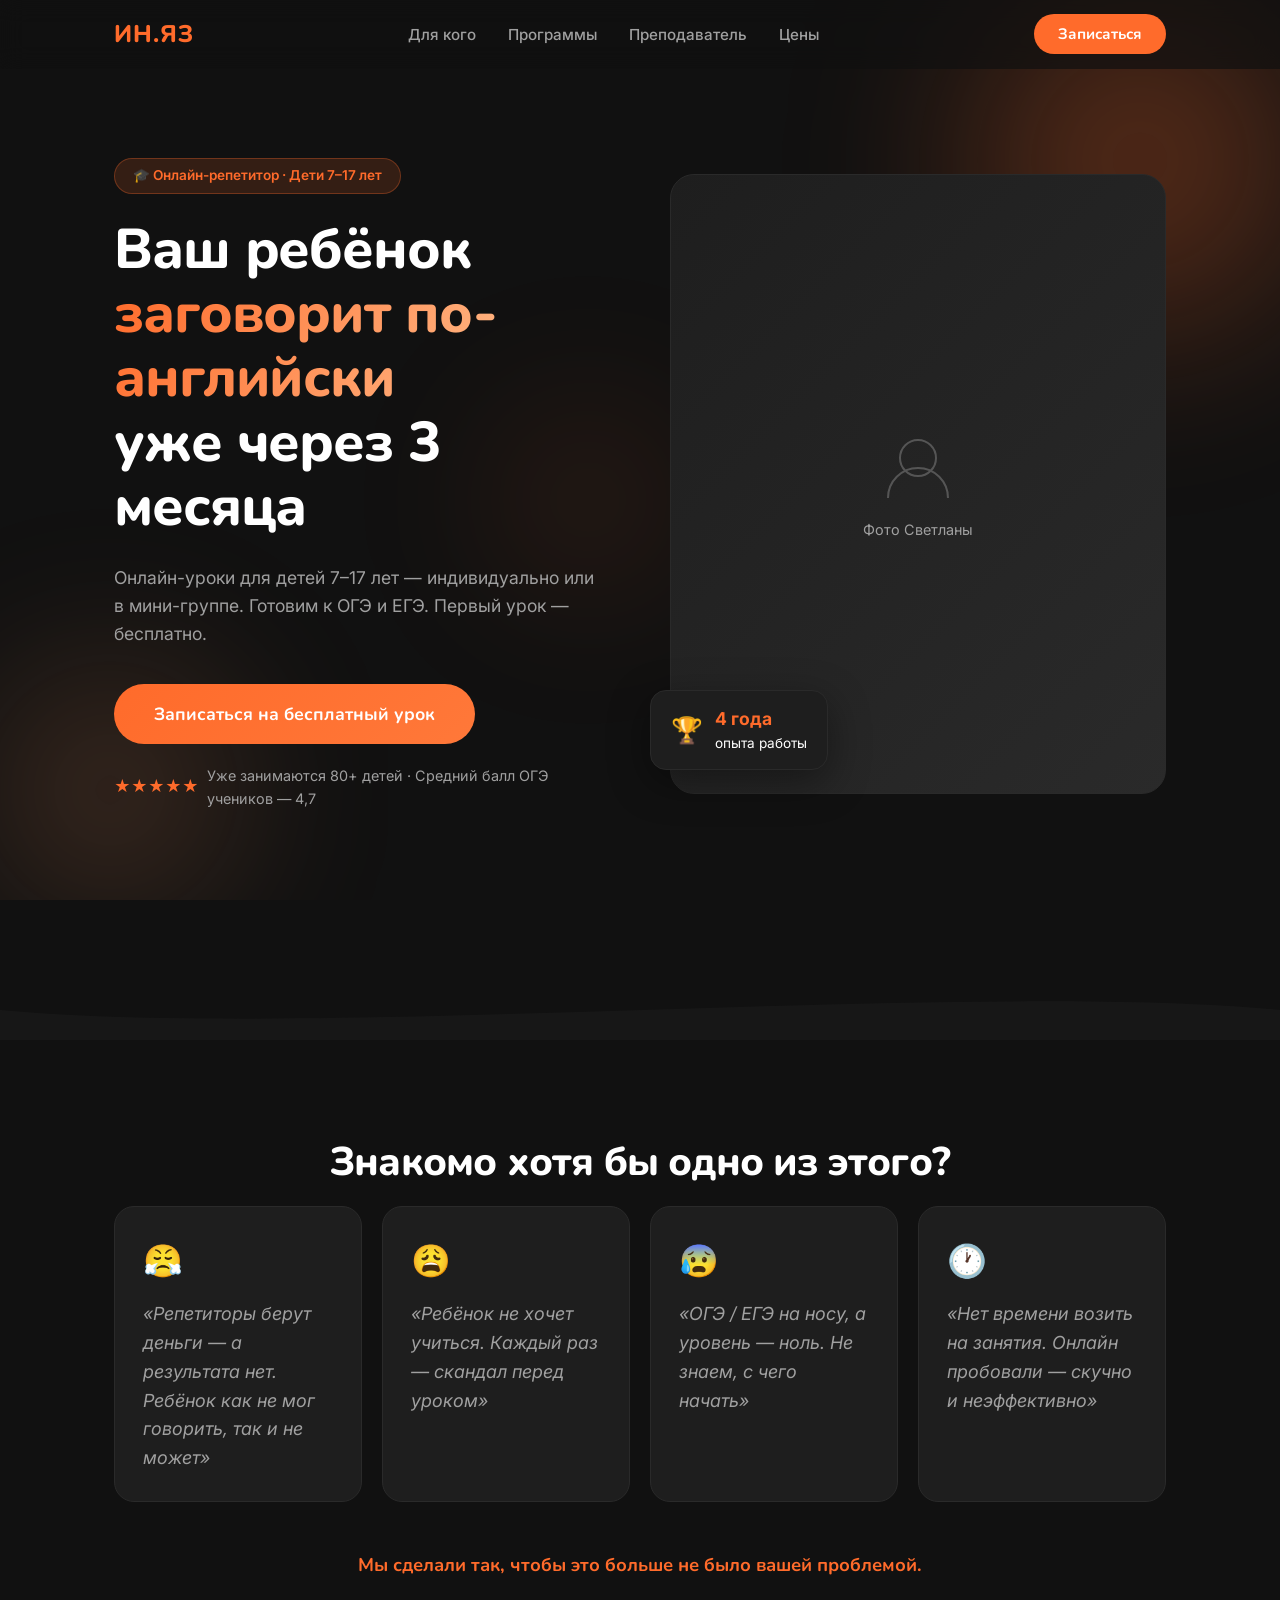
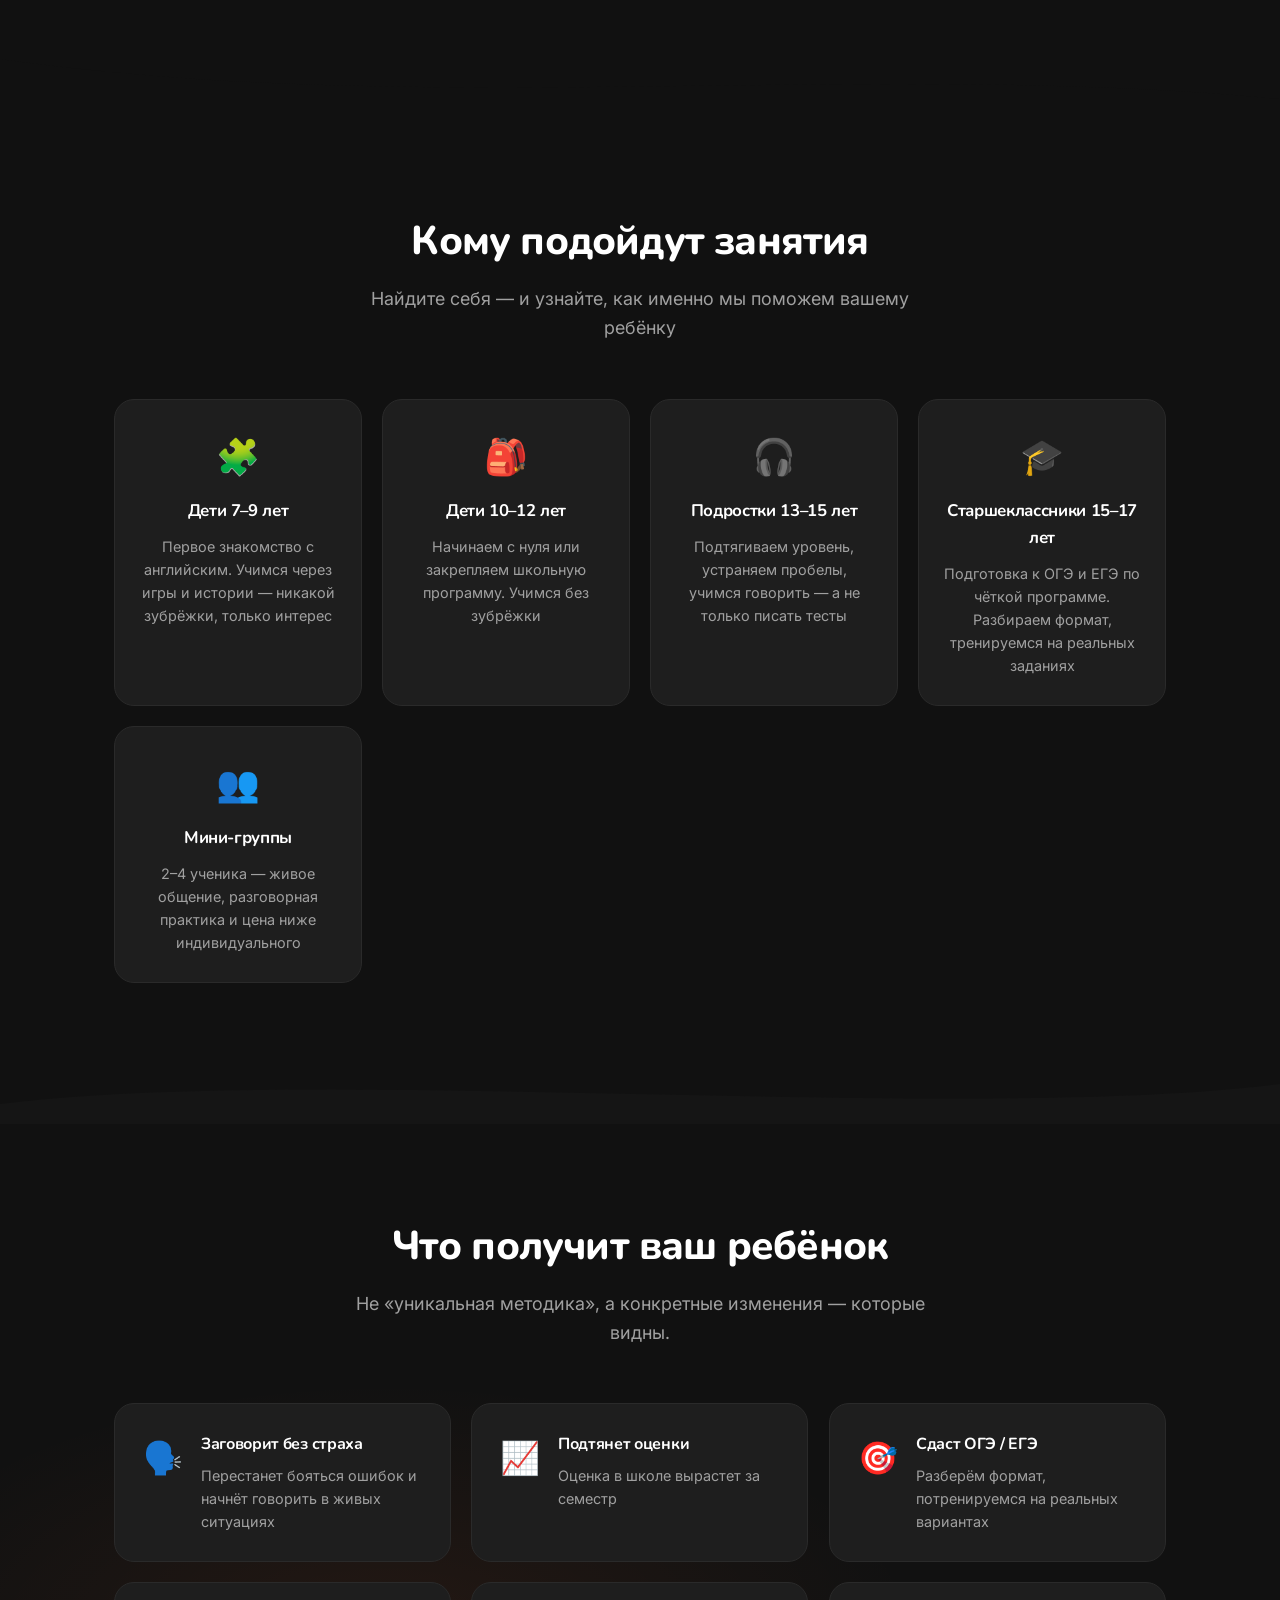
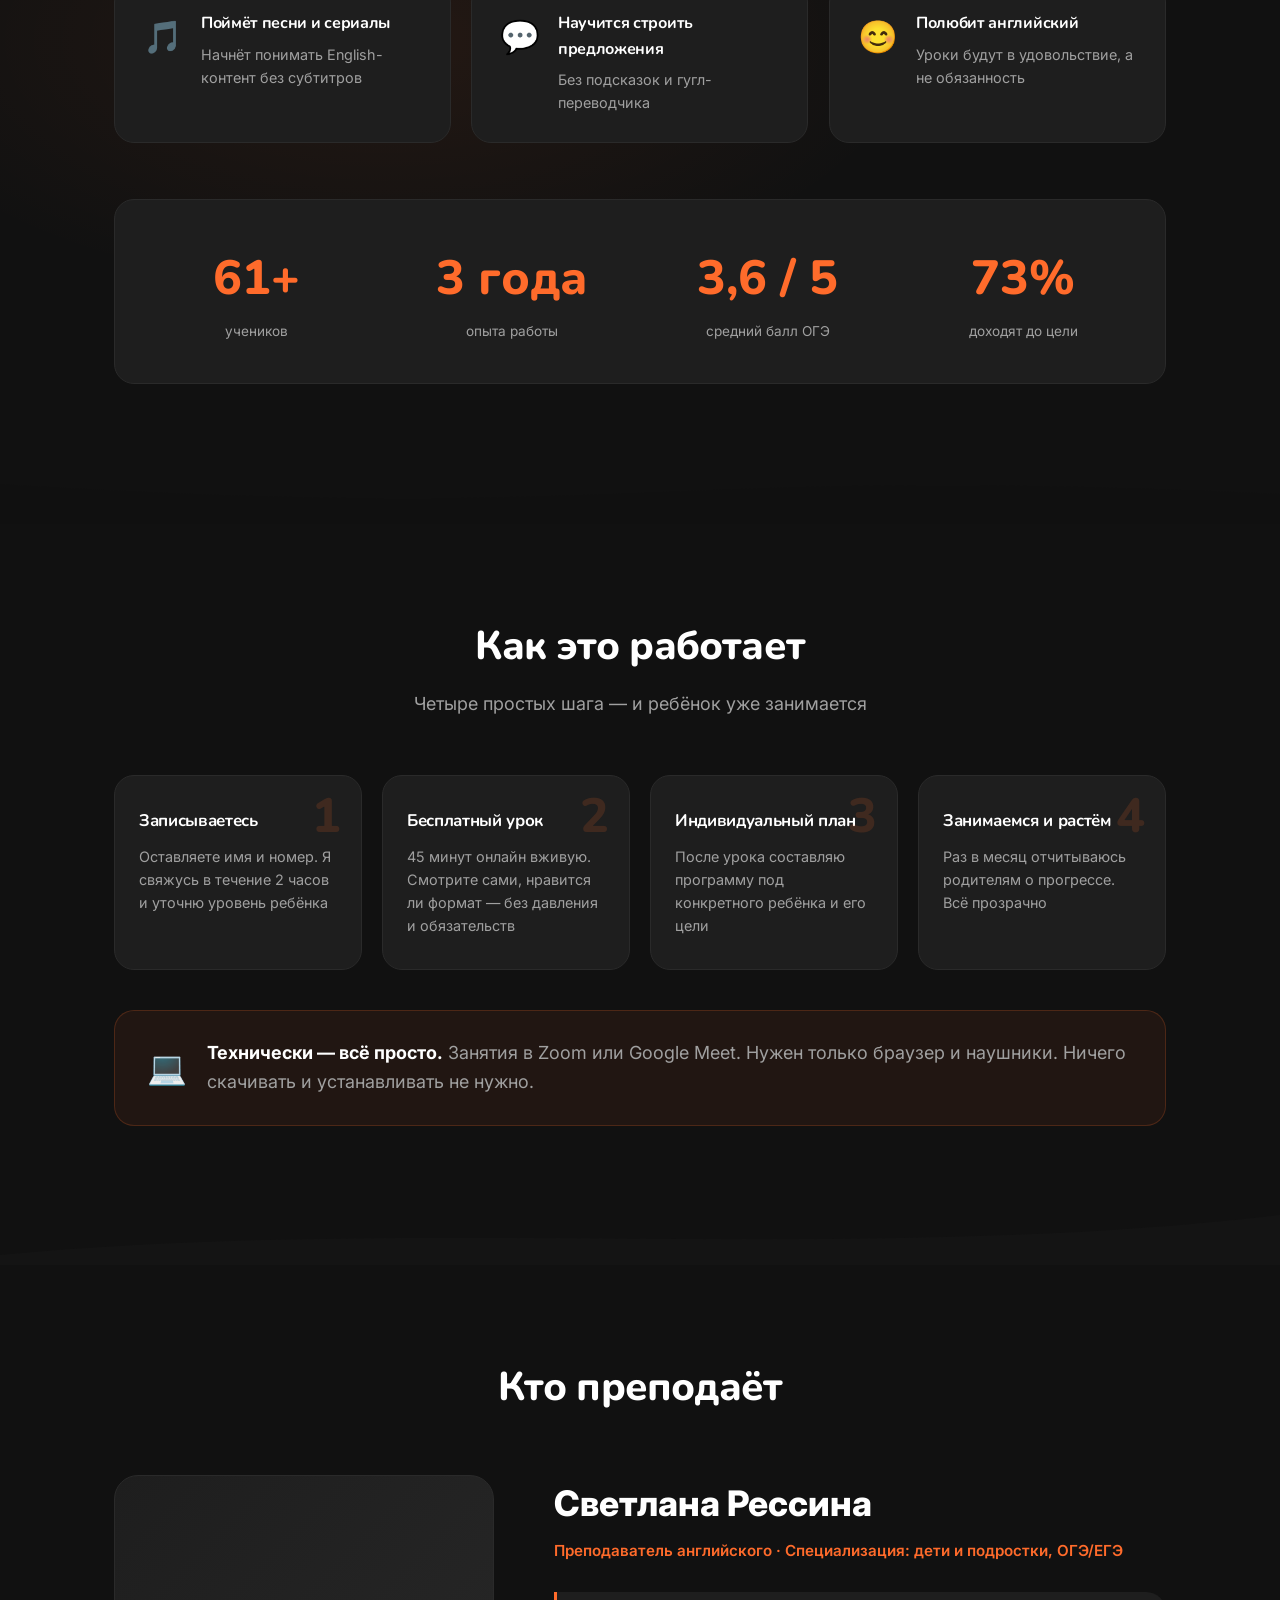
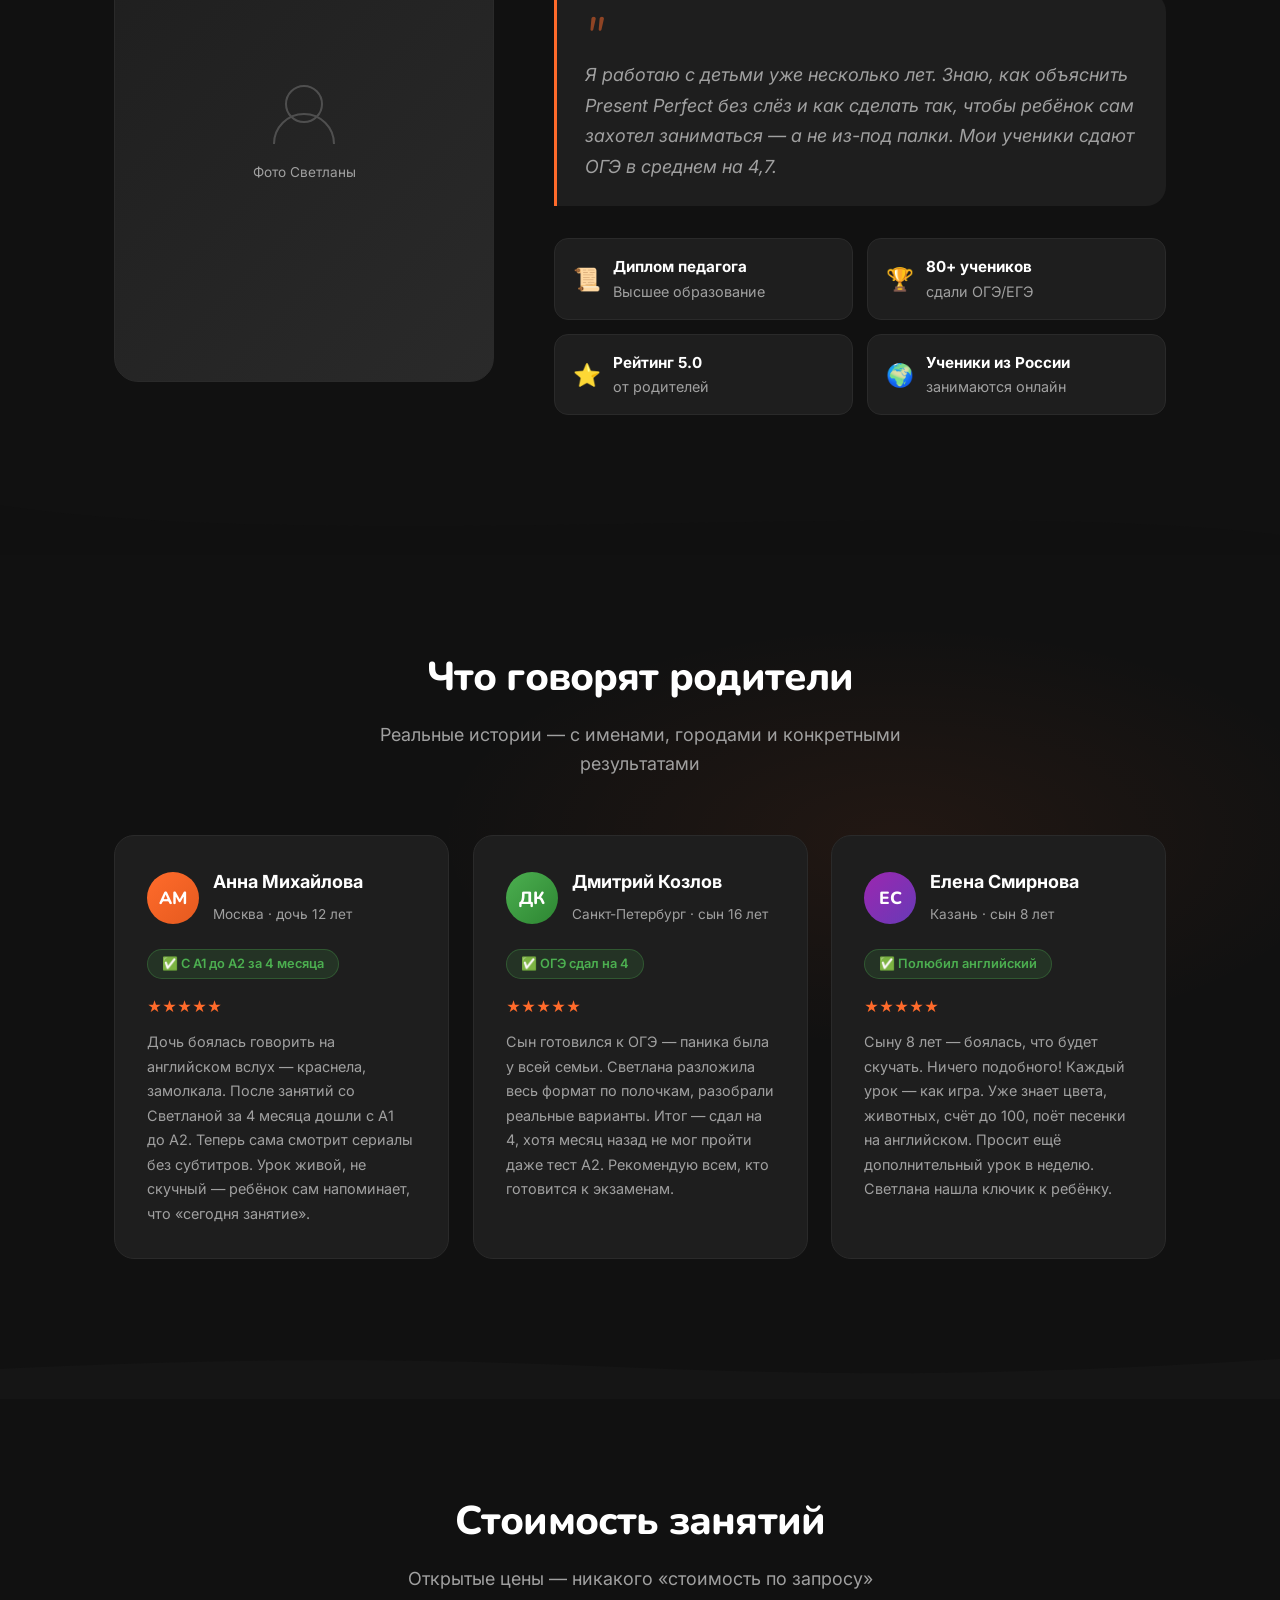
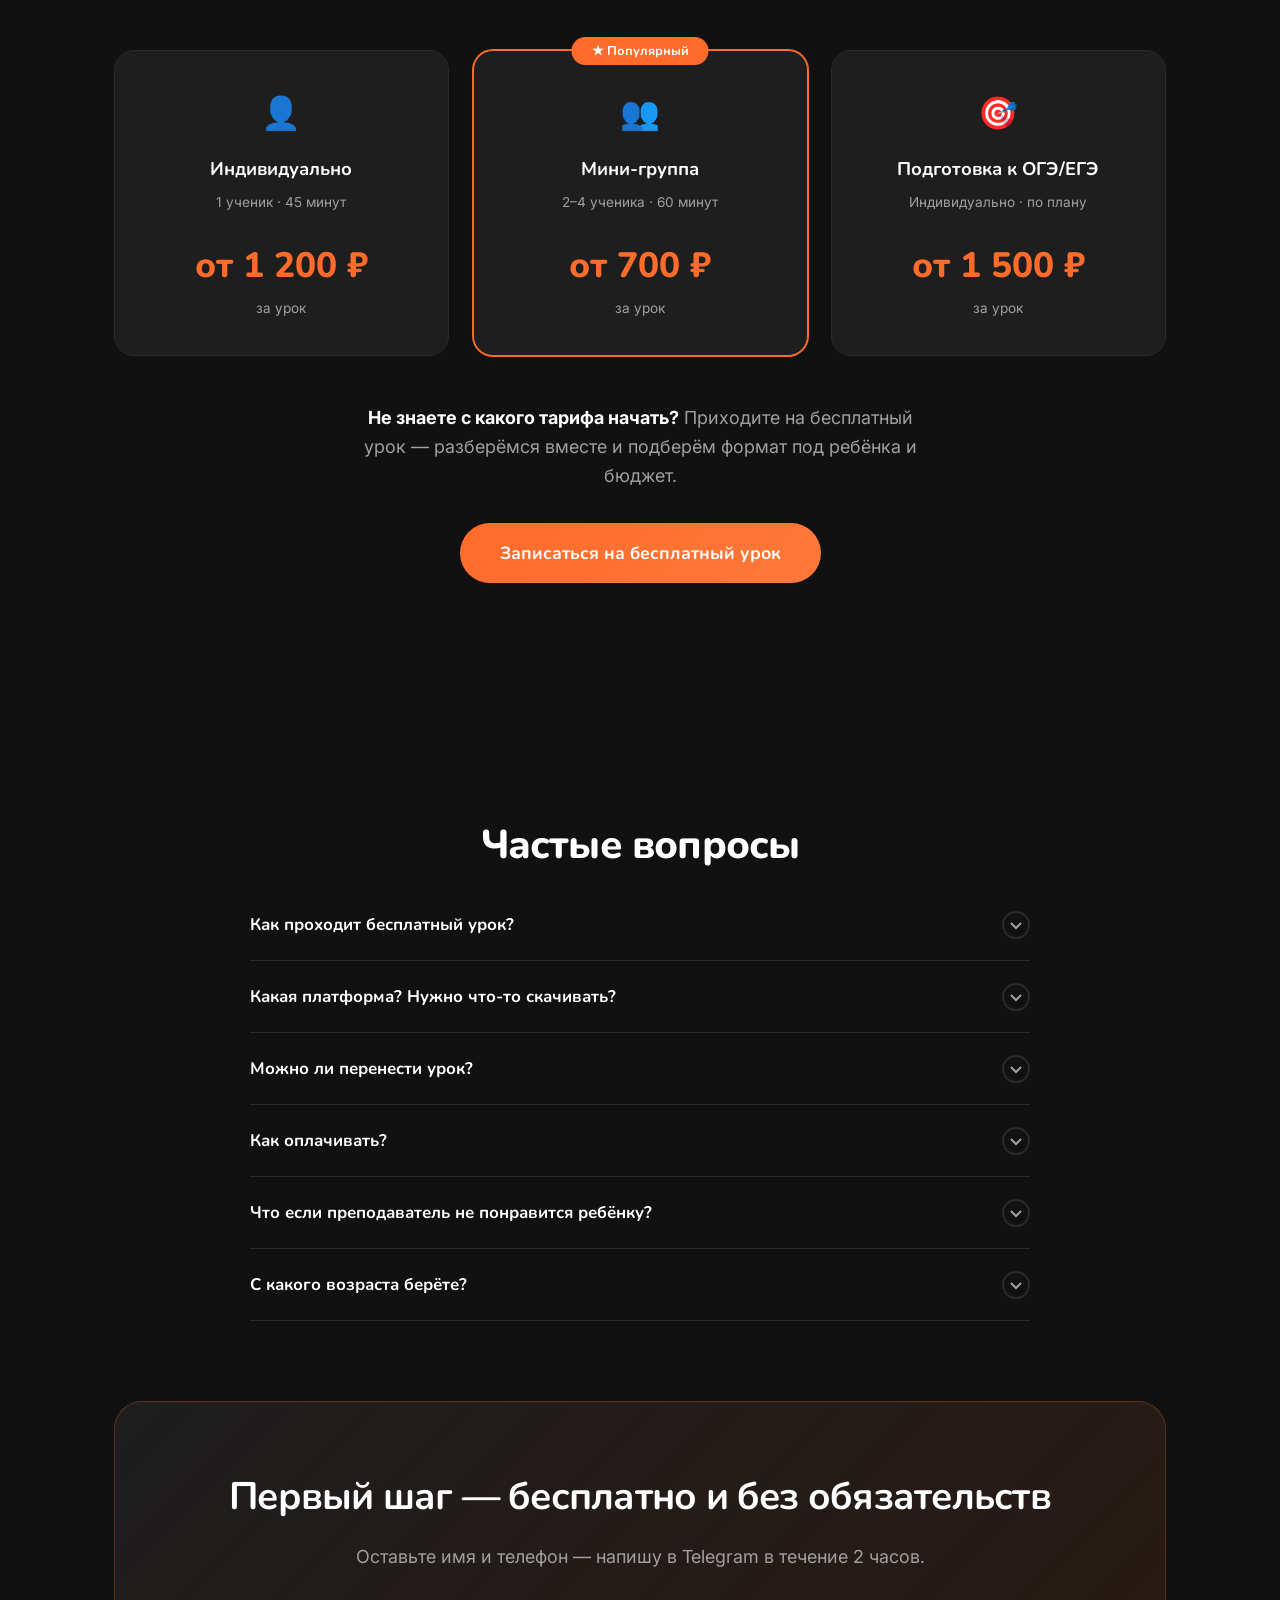
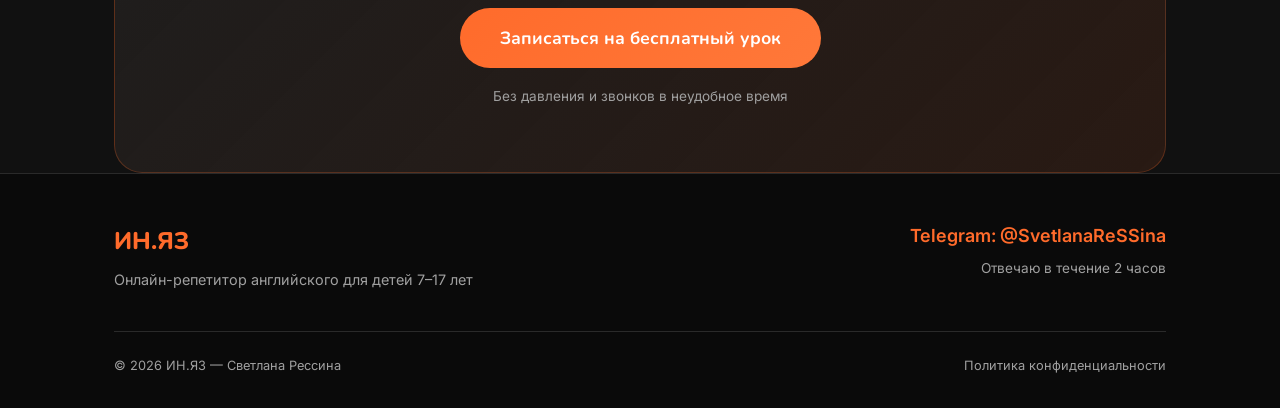
==== index.html @ c3b41c7a "Add index.html landing page per brief.md + sync docs - index.html: single-file landing for ИН.ЯЗ tut" ====
<!DOCTYPE html>
<html lang="ru">
<head>
  <meta charset="UTF-8">
  <meta name="viewport" content="width=device-width, initial-scale=1">
  <meta name="description" content="Онлайн-уроки английского для детей 7–17 лет. Первый урок бесплатно. Подготовка к ОГЭ и ЕГЭ.">
  <title>ИН.ЯЗ — Онлайн-репетитор английского для детей</title>

  <style>
    @import url('https://fonts.googleapis.com/css2?family=Nunito:wght@600;700;800&family=Inter:wght@400;500&display=swap');

    /* ─── RESET & BASE ─── */
    *, *::before, *::after { box-sizing: border-box; margin: 0; padding: 0; }

    :root {
      --bg:        #111111;
      --card:      #1e1e1e;
      --border:    #2a2a2a;
      --text:      #ffffff;
      --muted:     #a0a0a0;
      --accent:    #FF6B2B;
      --accent-h:  #e55a1f;
      --green:     #4CAF50;
      --r-card:    20px;
    }

    html {
      scroll-behavior: smooth;
      scroll-padding-top: 80px;
    }

    body {
      background: var(--bg);
      color: var(--text);
      font-family: 'Inter', sans-serif;
      font-size: clamp(1rem, 2.5vw, 1.125rem);
      line-height: 1.6;
      overflow-x: hidden;
    }

    /* ─── SCROLL PROGRESS BAR ─── */
    .scroll-progress {
      position: fixed;
      top: 0; left: 0;
      height: 3px;
      width: 0%;
      background: linear-gradient(90deg, var(--accent), #ff9a62, #FF6B2B);
      background-size: 200% 100%;
      z-index: 999;
      animation: gradient-flow 3s ease infinite;
      box-shadow: 0 0 12px rgba(255,107,43,.6);
      transition: width .15s ease-out;
    }
    @keyframes gradient-flow {
      0%, 100% { background-position: 0% 50%; }
      50%      { background-position: 100% 50%; }
    }

    h1, h2, h3, h4 {
      font-family: 'Nunito', sans-serif;
      letter-spacing: -0.02em;
    }

    img { display: block; max-width: 100%; }
    a { text-decoration: none; color: inherit; }

    /* ─── UTILITY ─── */
    .container {
      max-width: 1100px;
      margin: 0 auto;
      padding: 0 24px;
    }

    .section { padding: 90px 0 0; }

    .section-title {
      font-size: clamp(1.75rem, 4vw, 2.5rem);
      font-weight: 800;
      text-align: center;
      margin-bottom: 12px;
    }

    .section-sub {
      text-align: center;
      color: var(--muted);
      margin-bottom: 56px;
      max-width: 600px;
      margin-left: auto;
      margin-right: auto;
    }

    /* ─── BUTTONS ─── */
    .btn-cta {
      display: inline-block;
      background: linear-gradient(135deg, var(--accent) 0%, #ff8547 100%);
      background-size: 200% 200%;
      color: #fff;
      border: none;
      border-radius: 50px;
      padding: 18px 40px;
      font-size: 1.1rem;
      font-weight: 700;
      font-family: 'Nunito', sans-serif;
      cursor: pointer;
      animation: pulse 2.5s infinite;
      transition: background-position .4s ease, transform .25s cubic-bezier(0.34,1.56,0.64,1), box-shadow .3s ease;
      white-space: nowrap;
      position: relative;
      overflow: hidden;
    }

    /* Shimmer-эффект — пробегающий блик при hover */
    .btn-cta::before {
      content: '';
      position: absolute;
      top: 0; left: -100%;
      width: 100%; height: 100%;
      background: linear-gradient(90deg, transparent, rgba(255,255,255,.25), transparent);
      transition: left .6s ease;
    }
    .btn-cta:hover::before { left: 100%; }

    .btn-cta:hover {
      background-position: 100% 50%;
      transform: translateY(-3px) scale(1.03);
      box-shadow: 0 12px 32px rgba(255,107,43,.45), 0 0 0 1px rgba(255,255,255,.1) inset;
      animation: none;
    }

    .btn-cta:active {
      transform: translateY(-1px) scale(1.01);
    }

    @keyframes pulse {
      0%, 100% { box-shadow: 0 0 0 0 rgba(255,107,43,.5); }
      50%       { box-shadow: 0 0 0 12px rgba(255,107,43,0); }
    }

    /* ─── SVG WAVE ─── */
    .wave {
      width: 100%;
      display: block;
      overflow: hidden;
      line-height: 0;
      margin-top: 80px;
    }
    .wave svg { width: 100%; height: 60px; }

    /* ─── SCROLL FADE ─── */
    .fade-up {
      opacity: 0;
      transform: translateY(50px) scale(.96);
      transition: opacity .8s cubic-bezier(0.22,1,0.36,1),
                  transform .9s cubic-bezier(0.22,1,0.36,1);
      will-change: opacity, transform;
    }
    .fade-up.visible {
      opacity: 1;
      transform: translateY(0) scale(1);
    }

    /* ═══════════════════════════════════════
       NAV
    ═══════════════════════════════════════ */
    .navbar {
      position: fixed;
      top: 0; left: 0; right: 0;
      z-index: 900;
      background: rgba(17,17,17,.7);
      backdrop-filter: blur(12px);
      -webkit-backdrop-filter: blur(12px);
      border-bottom: 1px solid transparent;
      transition: border-color .3s, box-shadow .3s;
    }
    .navbar.scrolled {
      border-color: var(--border);
      box-shadow: 0 4px 30px rgba(0,0,0,.4);
    }
    .nav-inner {
      display: flex;
      align-items: center;
      justify-content: space-between;
      height: 68px;
    }
    .nav-logo {
      font-family: 'Nunito', sans-serif;
      font-weight: 800;
      font-size: 1.5rem;
      color: var(--accent);
      letter-spacing: 0.04em;
    }
    .nav-links {
      display: flex;
      gap: 32px;
      list-style: none;
    }
    .nav-links a {
      color: var(--muted);
      font-size: .95rem;
      font-weight: 500;
      transition: color .2s;
      position: relative;
    }
    .nav-links a::after {
      content: '';
      position: absolute;
      bottom: -3px; left: 0;
      width: 0; height: 2px;
      background: var(--accent);
      transition: width .25s;
    }
    .nav-links a:hover { color: var(--text); }
    .nav-links a:hover::after { width: 100%; }

    .nav-cta {
      background: var(--accent);
      color: #fff;
      border: none;
      border-radius: 50px;
      padding: 10px 24px;
      font-family: 'Nunito', sans-serif;
      font-weight: 700;
      font-size: .95rem;
      cursor: pointer;
      transition: background .2s;
    }
    .nav-cta:hover { background: var(--accent-h); }

    @media (max-width: 700px) {
      .nav-links { display: none; }
    }

    /* ═══════════════════════════════════════
       HERO
    ═══════════════════════════════════════ */
    .hero {
      min-height: 100vh;
      display: flex;
      align-items: center;
      padding-top: 68px;
      position: relative;
      overflow: hidden;
      background: var(--bg);
    }

    /* Плавающие градиентные орбы — создают глубину и параллакс */
    .hero-orbs {
      position: absolute;
      inset: 0;
      pointer-events: none;
      z-index: 0;
      overflow: hidden;
    }
    .orb {
      position: absolute;
      border-radius: 50%;
      filter: blur(80px);
      opacity: .55;
      will-change: transform;
    }
    .orb-1 {
      width: 520px; height: 520px;
      top: -100px; right: -120px;
      background: radial-gradient(circle, rgba(255,107,43,.7) 0%, transparent 70%);
      animation: float-orb-1 18s ease-in-out infinite;
    }
    .orb-2 {
      width: 380px; height: 380px;
      bottom: -80px; left: -80px;
      background: radial-gradient(circle, rgba(255,154,98,.45) 0%, transparent 70%);
      animation: float-orb-2 22s ease-in-out infinite;
    }
    .orb-3 {
      width: 280px; height: 280px;
      top: 40%; left: 35%;
      background: radial-gradient(circle, rgba(255,107,43,.3) 0%, transparent 70%);
      animation: float-orb-3 16s ease-in-out infinite;
    }
    @keyframes float-orb-1 {
      0%, 100% { transform: translate(0, 0) scale(1); }
      33%      { transform: translate(-40px, 60px) scale(1.1); }
      66%      { transform: translate(30px, -30px) scale(.95); }
    }
    @keyframes float-orb-2 {
      0%, 100% { transform: translate(0, 0) scale(1); }
      50%      { transform: translate(80px, -50px) scale(1.15); }
    }
    @keyframes float-orb-3 {
      0%, 100% { transform: translate(0, 0) scale(1); }
      33%      { transform: translate(50px, 40px) scale(1.05); }
      66%      { transform: translate(-30px, -60px) scale(.9); }
    }
    .hero-inner { position: relative; z-index: 1; }
    .hero-inner {
      display: grid;
      grid-template-columns: 1fr 1fr;
      gap: 60px;
      align-items: center;
      padding: 60px 24px;
      max-width: 1100px;
      margin: 0 auto;
    }
    .hero-tag {
      display: inline-block;
      background: rgba(255,107,43,.15);
      color: var(--accent);
      border: 1px solid rgba(255,107,43,.3);
      border-radius: 50px;
      padding: 6px 18px;
      font-size: .85rem;
      font-weight: 600;
      margin-bottom: 24px;
    }
    .hero h1 {
      font-size: clamp(2.2rem, 5vw, 3.5rem);
      font-weight: 800;
      line-height: 1.15;
      margin-bottom: 24px;
    }
    .hero h1 span {
      background: linear-gradient(120deg, #FF6B2B 0%, #ffb380 25%, #FF6B2B 50%, #ff8547 75%, #FF6B2B 100%);
      background-size: 300% 300%;
      -webkit-background-clip: text;
      background-clip: text;
      -webkit-text-fill-color: transparent;
      color: transparent;
      animation: gradient-text 6s ease infinite;
      display: inline-block;
    }
    @keyframes gradient-text {
      0%, 100% { background-position: 0% 50%; }
      50%      { background-position: 100% 50%; }
    }
    .hero-sub {
      color: var(--muted);
      font-size: clamp(.95rem, 2vw, 1.1rem);
      margin-bottom: 36px;
      max-width: 480px;
    }
    .hero-proof {
      margin-top: 20px;
      color: var(--muted);
      font-size: .9rem;
      display: flex;
      align-items: center;
      gap: 8px;
    }
    .hero-proof .stars { color: var(--accent); font-size: 1rem; }

    .hero-img {
      position: relative;
    }
    .hero-photo {
      width: 100%;
      aspect-ratio: 4/5;
      border-radius: 24px;
      object-fit: cover;
      background: var(--card);
      border: 1px solid var(--border);
      display: flex;
      align-items: center;
      justify-content: center;
      overflow: hidden;
    }
    .hero-photo-placeholder {
      width: 100%;
      aspect-ratio: 4/5;
      border-radius: 24px;
      background: linear-gradient(135deg, #1e1e1e 0%, #2a2a2a 100%);
      border: 1px solid var(--border);
      display: flex;
      flex-direction: column;
      align-items: center;
      justify-content: center;
      color: var(--muted);
      font-size: .9rem;
      gap: 12px;
    }
    .hero-photo-placeholder svg { opacity: .4; }

    .hero-badge {
      position: absolute;
      bottom: 24px; left: -20px;
      background: var(--card);
      border: 1px solid var(--border);
      border-radius: 16px;
      padding: 14px 20px;
      display: flex;
      align-items: center;
      gap: 12px;
      box-shadow: 0 12px 40px rgba(0,0,0,.4);
    }
    .hero-badge-icon { font-size: 1.6rem; }
    .hero-badge-text { font-size: .85rem; }
    .hero-badge-text strong { color: var(--accent); display: block; font-size: 1.1rem; }

    @media (max-width: 800px) {
      .hero-inner {
        grid-template-columns: 1fr;
        padding: 40px 24px 60px;
        text-align: center;
      }
      .hero-inner > *:nth-child(2) { order: -1; max-width: 340px; margin: 0 auto; }
      .hero-sub { margin-left: auto; margin-right: auto; }
      .hero-proof { justify-content: center; }
      .hero-badge { left: 50%; transform: translateX(-50%); bottom: -20px; width: max-content; }
    }

    /* ═══════════════════════════════════════
       PAIN
    ═══════════════════════════════════════ */
    .pain-grid {
      display: grid;
      grid-template-columns: repeat(auto-fit, minmax(240px, 1fr));
      gap: 20px;
    }
    .pain-card {
      background: var(--card);
      border: 1px solid var(--border);
      border-radius: var(--r-card);
      padding: 28px;
      transition: transform .35s cubic-bezier(0.22,1,0.36,1),
                  box-shadow .35s ease,
                  border-color .3s ease;
      position: relative;
      isolation: isolate;
    }
    /* Общий mouse-glow для всех карточек.
       isolation: isolate на карточке создаёт стек-контекст,
       z-index: -1 на ::after прячет glow ПОД контентом, но не под фоном страницы. */
    .pain-card::after,
    .result-card::after,
    .step-card::after,
    .review-card::after,
    .price-card::after {
      content: '';
      position: absolute;
      inset: 0;
      border-radius: var(--r-card);
      background: radial-gradient(circle 220px at var(--mx,50%) var(--my,50%), rgba(255,107,43,.14), transparent 70%);
      opacity: 0;
      transition: opacity .35s ease;
      pointer-events: none;
      z-index: -1;
    }
    .pain-card:hover::after,
    .result-card:hover::after,
    .step-card:hover::after,
    .review-card:hover::after,
    .price-card:hover::after { opacity: 1; }
    .pain-card:hover {
      transform: translateY(-8px);
      box-shadow: 0 24px 60px rgba(0,0,0,.5), 0 0 30px rgba(255,107,43,.15);
      border-color: rgba(255,107,43,.4);
    }
    .pain-emoji { font-size: 2rem; margin-bottom: 14px; }
    .pain-card p { color: var(--muted); font-style: italic; line-height: 1.6; }

    .pain-bridge {
      text-align: center;
      margin-top: 48px;
      font-size: 1.15rem;
      font-family: 'Nunito', sans-serif;
      font-weight: 700;
      color: var(--accent);
    }

    /* ═══════════════════════════════════════
       FOR WHOM
    ═══════════════════════════════════════ */
    .whom-grid {
      display: grid;
      grid-template-columns: repeat(auto-fit, minmax(200px, 1fr));
      gap: 20px;
    }
    .whom-card {
      background: var(--card);
      border: 1px solid var(--border);
      border-radius: var(--r-card);
      padding: 28px 24px;
      text-align: center;
      transition: transform .25s, box-shadow .25s, border-color .25s;
      position: relative;
      overflow: hidden;
    }
    .whom-card::before {
      content: '';
      position: absolute;
      top: 0; left: 0; right: 0;
      height: 3px;
      background: linear-gradient(90deg, var(--accent), #ff9a62);
      opacity: 0;
      transition: opacity .25s;
    }
    .whom-card:hover {
      transform: translateY(-8px) scale(1.02);
      box-shadow: 0 24px 60px rgba(0,0,0,.5), 0 0 30px rgba(255,107,43,.18);
      border-color: rgba(255,107,43,.4);
    }
    .whom-card:hover::before { opacity: 1; }
    .whom-icon { font-size: 2.2rem; margin-bottom: 14px; }
    .whom-card h3 { font-size: 1.05rem; margin-bottom: 10px; }
    .whom-card p { font-size: .9rem; color: var(--muted); }

    /* ═══════════════════════════════════════
       RESULTS
    ═══════════════════════════════════════ */
    .results { background: radial-gradient(ellipse 70% 50% at 30% 60%, rgba(255,107,43,.08) 0%, transparent 60%); }

    .results-grid {
      display: grid;
      grid-template-columns: repeat(auto-fit, minmax(300px, 1fr));
      gap: 20px;
    }
    .result-card {
      background: var(--card);
      border: 1px solid var(--border);
      border-radius: var(--r-card);
      padding: 28px;
      display: flex;
      gap: 18px;
      align-items: flex-start;
      transition: transform .25s, box-shadow .25s, border-color .3s;
      position: relative;
      isolation: isolate;
    }
    .result-card:hover {
      transform: translateY(-6px);
      box-shadow: 0 20px 50px rgba(0,0,0,.5), 0 0 24px rgba(255,107,43,.15);
      border-color: rgba(255,107,43,.3);
    }
    .result-icon { font-size: 2rem; flex-shrink: 0; }
    .result-card h3 { margin-bottom: 6px; font-size: 1rem; }
    .result-card p { font-size: .9rem; color: var(--muted); }

    .counters {
      display: grid;
      grid-template-columns: repeat(4, 1fr);
      gap: 20px;
      margin-top: 56px;
      background: var(--card);
      border: 1px solid var(--border);
      border-radius: var(--r-card);
      padding: 40px 24px;
    }
    .counter-item { text-align: center; }
    .counter-num {
      font-family: 'Nunito', sans-serif;
      font-size: clamp(2rem, 5vw, 3rem);
      font-weight: 800;
      color: var(--accent);
      display: block;
    }
    .counter-label { font-size: .85rem; color: var(--muted); margin-top: 4px; }

    @media (max-width: 600px) {
      .counters { grid-template-columns: repeat(2, 1fr); }
    }

    /* ═══════════════════════════════════════
       HOW IT WORKS
    ═══════════════════════════════════════ */
    .steps {
      display: grid;
      grid-template-columns: repeat(auto-fit, minmax(220px, 1fr));
      gap: 20px;
      position: relative;
    }

    .step-card {
      background: var(--card);
      border: 1px solid var(--border);
      border-radius: var(--r-card);
      padding: 32px 24px;
      position: relative;
      isolation: isolate;
      transition: transform .35s cubic-bezier(0.22,1,0.36,1), box-shadow .35s ease, border-color .3s;
    }
    .step-card:hover {
      transform: translateY(-8px);
      box-shadow: 0 24px 60px rgba(0,0,0,.5), 0 0 30px rgba(255,107,43,.18);
      border-color: rgba(255,107,43,.35);
    }
    .step-card:hover .step-num {
      color: rgba(255,107,43,.4);
      transform: scale(1.1);
    }
    .step-num {
      transition: color .3s, transform .3s;
    }
    .step-num {
      font-family: 'Nunito', sans-serif;
      font-weight: 800;
      font-size: 3rem;
      color: rgba(255,107,43,.15);
      position: absolute;
      top: 16px; right: 20px;
      line-height: 1;
    }
    .step-card h3 { margin-bottom: 10px; font-size: 1.05rem; }
    .step-card p { color: var(--muted); font-size: .9rem; }

    .tech-note {
      margin-top: 40px;
      background: rgba(255,107,43,.07);
      border: 1px solid rgba(255,107,43,.2);
      border-radius: var(--r-card);
      padding: 28px 32px;
      display: flex;
      align-items: center;
      gap: 20px;
    }
    .tech-note-icon { font-size: 2rem; flex-shrink: 0; }
    .tech-note p { color: var(--muted); }
    .tech-note p strong { color: var(--text); }

    /* ═══════════════════════════════════════
       TEACHER
    ═══════════════════════════════════════ */
    .teacher-inner {
      display: grid;
      grid-template-columns: 380px 1fr;
      gap: 60px;
      align-items: start;
    }
    .teacher-photo-wrap {
      position: relative;
    }
    .teacher-photo {
      width: 100%;
      aspect-ratio: 3/4;
      border-radius: 24px;
      background: linear-gradient(135deg, #1e1e1e, #2a2a2a);
      border: 1px solid var(--border);
      display: flex;
      flex-direction: column;
      align-items: center;
      justify-content: center;
      color: var(--muted);
      font-size: .85rem;
      gap: 10px;
      overflow: hidden;
    }
    .teacher-photo svg { opacity: .35; }

    .teacher-name {
      font-size: clamp(1.6rem, 3vw, 2.2rem);
      font-weight: 800;
      margin-bottom: 8px;
    }
    .teacher-role {
      color: var(--accent);
      font-size: .95rem;
      font-weight: 600;
      margin-bottom: 28px;
    }
    .teacher-quote {
      background: var(--card);
      border-left: 3px solid var(--accent);
      border-radius: 0 var(--r-card) var(--r-card) 0;
      padding: 24px 28px;
      color: var(--muted);
      font-style: italic;
      margin-bottom: 32px;
      line-height: 1.7;
    }
    .teacher-quote::before {
      content: '"';
      font-family: 'Nunito', sans-serif;
      font-size: 3rem;
      color: var(--accent);
      opacity: .5;
      line-height: .8;
      display: block;
      margin-bottom: 6px;
    }

    .teacher-badges {
      display: grid;
      grid-template-columns: repeat(2, 1fr);
      gap: 14px;
    }
    .badge {
      background: var(--card);
      border: 1px solid var(--border);
      border-radius: 14px;
      padding: 16px 18px;
      display: flex;
      align-items: center;
      gap: 12px;
      font-size: .9rem;
    }
    .badge-icon { font-size: 1.4rem; flex-shrink: 0; }
    .badge span { color: var(--muted); }
    .badge strong { display: block; color: var(--text); font-size: .95rem; }

    @media (max-width: 800px) {
      .teacher-inner { grid-template-columns: 1fr; }
      .teacher-photo-wrap { max-width: 280px; margin: 0 auto; }
      .teacher-text { text-align: center; }
      .teacher-quote { text-align: left; }
      .teacher-badges { grid-template-columns: 1fr; max-width: 340px; margin: 0 auto; }
    }

    /* ═══════════════════════════════════════
       REVIEWS
    ═══════════════════════════════════════ */
    .reviews { background: radial-gradient(ellipse 60% 50% at 70% 40%, rgba(255,107,43,.07) 0%, transparent 60%); }

    .reviews-grid {
      display: grid;
      grid-template-columns: repeat(auto-fit, minmax(300px, 1fr));
      gap: 24px;
    }
    .review-card {
      background: var(--card);
      border: 1px solid var(--border);
      border-radius: var(--r-card);
      padding: 32px;
      position: relative;
      isolation: isolate;
      transition: transform .35s cubic-bezier(0.22,1,0.36,1), box-shadow .35s ease, border-color .3s;
    }
    .review-card:hover {
      transform: translateY(-8px);
      box-shadow: 0 24px 60px rgba(0,0,0,.5), 0 0 30px rgba(255,107,43,.15);
      border-color: rgba(255,107,43,.3);
    }
    .review-header {
      display: flex;
      align-items: center;
      gap: 14px;
      margin-bottom: 20px;
    }
    .review-avatar {
      width: 52px; height: 52px;
      border-radius: 50%;
      background: linear-gradient(135deg, var(--accent), #e55a1f);
      display: flex;
      align-items: center;
      justify-content: center;
      font-family: 'Nunito', sans-serif;
      font-weight: 800;
      font-size: 1.1rem;
      flex-shrink: 0;
    }
    .review-meta strong { display: block; margin-bottom: 2px; }
    .review-meta span { font-size: .85rem; color: var(--muted); }
    .review-result {
      display: inline-block;
      background: rgba(76,175,80,.15);
      color: var(--green);
      border: 1px solid rgba(76,175,80,.3);
      border-radius: 50px;
      padding: 4px 14px;
      font-size: .8rem;
      font-weight: 600;
      margin-bottom: 16px;
    }
    .review-stars { color: var(--accent); margin-bottom: 12px; font-size: .9rem; }
    .review-text { color: var(--muted); font-size: .9rem; line-height: 1.7; }

    /* ═══════════════════════════════════════
       PRICES
    ═══════════════════════════════════════ */
    .prices-grid {
      display: grid;
      grid-template-columns: repeat(3, 1fr);
      gap: 24px;
    }
    .price-card {
      background: var(--card);
      border: 1px solid var(--border);
      border-radius: var(--r-card);
      padding: 36px 28px;
      text-align: center;
      position: relative;
      isolation: isolate;
      transition: transform .4s cubic-bezier(0.22,1,0.36,1),
                  box-shadow .4s ease,
                  border-color .3s ease;
    }
    .price-card:hover {
      transform: translateY(-10px) scale(1.02);
      box-shadow: 0 28px 70px rgba(0,0,0,.55), 0 0 40px rgba(255,107,43,.2);
      border-color: rgba(255,107,43,.5);
    }
    .price-card.popular {
      border-color: var(--accent);
      box-shadow: 0 0 0 1px var(--accent);
    }
    .popular-badge {
      position: absolute;
      top: -14px; left: 50%; transform: translateX(-50%);
      background: var(--accent);
      color: #fff;
      padding: 4px 20px;
      border-radius: 50px;
      font-size: .8rem;
      font-weight: 700;
      font-family: 'Nunito', sans-serif;
      white-space: nowrap;
    }
    .price-icon { font-size: 2rem; margin-bottom: 16px; }
    .price-name {
      font-family: 'Nunito', sans-serif;
      font-weight: 700;
      font-size: 1.15rem;
      margin-bottom: 8px;
    }
    .price-format { color: var(--muted); font-size: .85rem; margin-bottom: 24px; }
    .price-amount {
      font-family: 'Nunito', sans-serif;
      font-weight: 800;
      font-size: 2.2rem;
      color: var(--accent);
      margin-bottom: 4px;
    }
    .price-per { color: var(--muted); font-size: .85rem; }

    .prices-note {
      text-align: center;
      margin-top: 48px;
      color: var(--muted);
      max-width: 560px;
      margin-left: auto;
      margin-right: auto;
    }
    .prices-note strong { color: var(--text); }

    .prices-cta { text-align: center; margin-top: 32px; }

    @media (max-width: 720px) {
      .prices-grid { grid-template-columns: 1fr; max-width: 380px; margin: 0 auto; }
    }

    /* ═══════════════════════════════════════
       FAQ
    ═══════════════════════════════════════ */
    .faq-list { max-width: 780px; margin: 0 auto; }

    .faq-item {
      border-bottom: 1px solid var(--border);
    }
    .faq-question {
      width: 100%;
      background: none;
      border: none;
      color: var(--text);
      font-family: 'Nunito', sans-serif;
      font-weight: 700;
      font-size: 1.05rem;
      text-align: left;
      padding: 24px 48px 24px 0;
      cursor: pointer;
      position: relative;
      transition: color .2s;
      display: flex;
      align-items: center;
      gap: 12px;
    }
    .faq-question:hover { color: var(--accent); }
    .faq-arrow {
      position: absolute;
      right: 0;
      width: 28px; height: 28px;
      border: 2px solid var(--border);
      border-radius: 50%;
      display: flex;
      align-items: center;
      justify-content: center;
      transition: background .25s, border-color .25s, transform .35s;
      flex-shrink: 0;
    }
    .faq-arrow svg {
      width: 14px; height: 14px;
      fill: none;
      stroke: var(--muted);
      stroke-width: 2;
      transition: stroke .2s, transform .35s;
    }
    .faq-item.open .faq-arrow {
      background: var(--accent);
      border-color: var(--accent);
      transform: rotate(180deg);
    }
    .faq-item.open .faq-arrow svg { stroke: #fff; }

    .faq-answer {
      max-height: 0;
      overflow: hidden;
      transition: max-height .45s cubic-bezier(0.4,0,0.2,1), padding .3s;
    }
    .faq-item.open .faq-answer { max-height: 300px; }
    .faq-answer-inner {
      padding-bottom: 24px;
      color: var(--muted);
      line-height: 1.7;
    }

    /* ─── FINAL CTA ─── */
    .final-cta {
      margin-top: 80px;
      background: linear-gradient(135deg, #1e1e1e 0%, rgba(255,107,43,.1) 100%);
      border: 1px solid rgba(255,107,43,.25);
      border-radius: 28px;
      padding: 64px 40px;
      text-align: center;
    }
    .final-cta h2 {
      font-size: clamp(1.6rem, 4vw, 2.4rem);
      margin-bottom: 16px;
    }
    .final-cta p { color: var(--muted); margin-bottom: 36px; }
    .final-note {
      margin-top: 18px;
      font-size: .85rem;
      color: var(--muted);
    }

    /* ═══════════════════════════════════════
       FOOTER
    ═══════════════════════════════════════ */
    footer {
      background: #0a0a0a;
      border-top: 1px solid var(--border);
      padding: 48px 0 32px;
      margin-top: 0;
    }
    .footer-inner {
      display: flex;
      justify-content: space-between;
      align-items: flex-start;
      gap: 32px;
      flex-wrap: wrap;
    }
    .footer-brand {
      font-family: 'Nunito', sans-serif;
      font-weight: 800;
      font-size: 1.5rem;
      color: var(--accent);
    }
    .footer-desc { color: var(--muted); font-size: .9rem; margin-top: 8px; }
    .footer-contacts { text-align: right; }
    .footer-contacts a {
      color: var(--accent);
      font-weight: 600;
      transition: color .2s;
    }
    .footer-contacts a:hover { color: var(--accent-h); }
    .footer-contacts p { color: var(--muted); font-size: .85rem; margin-top: 8px; }
    .footer-bottom {
      margin-top: 40px;
      padding-top: 24px;
      border-top: 1px solid var(--border);
      text-align: center;
      color: var(--muted);
      font-size: .8rem;
      display: flex;
      justify-content: space-between;
      flex-wrap: wrap;
      gap: 8px;
    }
    .footer-bottom a { color: var(--muted); transition: color .2s; }
    .footer-bottom a:hover { color: var(--accent); }

    @media (max-width: 600px) {
      .footer-contacts { text-align: left; }
    }

    /* ═══════════════════════════════════════
       MODAL
    ═══════════════════════════════════════ */
    .modal-overlay {
      position: fixed;
      inset: 0;
      background: rgba(0,0,0,.75);
      backdrop-filter: blur(6px);
      z-index: 1000;
      display: flex;
      align-items: center;
      justify-content: center;
      padding: 20px;
      opacity: 0;
      pointer-events: none;
      transition: opacity .3s;
    }
    .modal-overlay.open {
      opacity: 1;
      pointer-events: auto;
    }
    .modal {
      background: #1a1a1a;
      border: 1px solid var(--border);
      border-radius: 28px;
      padding: 48px 40px;
      width: 100%;
      max-width: 480px;
      transform: scale(.92) translateY(20px);
      transition: transform .35s cubic-bezier(0.34,1.56,0.64,1);
      position: relative;
    }
    .modal-overlay.open .modal {
      transform: scale(1) translateY(0);
    }
    .modal-close {
      position: absolute;
      top: 20px; right: 20px;
      background: none;
      border: 1px solid var(--border);
      border-radius: 50%;
      width: 36px; height: 36px;
      display: flex;
      align-items: center;
      justify-content: center;
      cursor: pointer;
      color: var(--muted);
      transition: color .2s, border-color .2s;
    }
    .modal-close:hover { color: var(--text); border-color: var(--text); }
    .modal h3 {
      font-size: 1.5rem;
      margin-bottom: 8px;
    }
    .modal .modal-sub { color: var(--muted); font-size: .9rem; margin-bottom: 32px; }

    .form-group { margin-bottom: 16px; }
    .form-group input {
      width: 100%;
      background: var(--card);
      border: 1px solid var(--border);
      border-radius: 14px;
      padding: 16px 20px;
      color: var(--text);
      font-size: 1rem;
      font-family: 'Inter', sans-serif;
      transition: border-color .2s, box-shadow .2s;
      outline: none;
    }
    .form-group input::placeholder { color: var(--muted); }
    .form-group input:focus {
      border-color: var(--accent);
      box-shadow: 0 0 0 3px rgba(255,107,43,.15);
    }
    .form-submit {
      width: 100%;
      margin-top: 8px;
      animation: none !important;
    }
    .form-privacy { text-align: center; font-size: .8rem; color: var(--muted); margin-top: 14px; }

    /* Success state */
    .modal-success {
      display: none;
      text-align: center;
      padding: 20px 0;
    }
    .modal-success .success-icon { font-size: 3.5rem; margin-bottom: 16px; }
    .modal-success h3 { margin-bottom: 12px; }
    .modal-success p { color: var(--muted); }

    /* ═══════════════════════════════════════
       STICKY MOBILE BUTTON
    ═══════════════════════════════════════ */
    .sticky-cta {
      display: none;
      position: fixed;
      bottom: 0; left: 0; right: 0;
      z-index: 800;
      padding: 12px 20px 20px;
      background: linear-gradient(to top, #111 60%, transparent);
    }
    .sticky-cta .btn-cta {
      width: 100%;
      text-align: center;
      padding: 16px;
      font-size: 1rem;
    }
    @media (max-width: 700px) {
      .sticky-cta { display: block; }
      body { padding-bottom: 80px; }
    }
  </style>
</head>
<body>

<!-- ════════════════════════
     NAVBAR
════════════════════════ -->
<header class="navbar" id="navbar">
  <div class="container nav-inner">
    <a class="nav-logo" href="#hero">ИН.ЯЗ</a>
    <nav>
      <ul class="nav-links">
        <li><a href="#for-whom">Для кого</a></li>
        <li><a href="#how">Программы</a></li>
        <li><a href="#teacher">Преподаватель</a></li>
        <li><a href="#prices">Цены</a></li>
      </ul>
    </nav>
    <button class="nav-cta" onclick="openModal()">Записаться</button>
  </div>
</header>


<!-- ════════════════════════
     HERO
════════════════════════ -->
<div class="scroll-progress" id="scrollProgress"></div>
<main>
<section class="hero" id="hero">
  <div class="hero-orbs">
    <div class="orb orb-1" data-parallax="0.3"></div>
    <div class="orb orb-2" data-parallax="0.5"></div>
    <div class="orb orb-3" data-parallax="0.2"></div>
  </div>
  <div class="hero-inner">
    <div class="hero-content">
      <div class="hero-tag">🎓 Онлайн-репетитор · Дети 7–17 лет</div>
      <h1>Ваш ребёнок <span>заговорит по-английски</span> уже через 3 месяца</h1>
      <p class="hero-sub">Онлайн-уроки для детей 7–17 лет — индивидуально или в мини-группе. Готовим к ОГЭ и ЕГЭ. Первый урок — бесплатно.</p>
      <button class="btn-cta" onclick="openModal()">Записаться на бесплатный урок</button>
      <div class="hero-proof">
        <span class="stars">★★★★★</span>
        Уже занимаются 80+ детей · Средний балл ОГЭ учеников — 4,7
      </div>
    </div>

    <div class="hero-img">
      <div class="hero-photo-placeholder">
        <svg width="80" height="80" viewBox="0 0 80 80" fill="none" xmlns="http://www.w3.org/2000/svg">
          <circle cx="40" cy="32" r="18" stroke="#a0a0a0" stroke-width="2"/>
          <path d="M10 72c0-16.6 13.4-30 30-30s30 13.4 30 30" stroke="#a0a0a0" stroke-width="2"/>
        </svg>
        Фото Светланы
      </div>
      <div class="hero-badge">
        <div class="hero-badge-icon">🏆</div>
        <div class="hero-badge-text">
          <strong>4 года</strong>
          опыта работы
        </div>
      </div>
    </div>
  </div>
</section>

<div class="wave">
  <svg viewBox="0 0 1440 60" preserveAspectRatio="none" xmlns="http://www.w3.org/2000/svg">
    <path d="M0,30 C360,60 1080,0 1440,30 L1440,60 L0,60 Z" fill="#1e1e1e" opacity="0.5"/>
  </svg>
</div>


<!-- ════════════════════════
     PAIN
════════════════════════ -->
<section class="section" id="pain">
  <div class="container">
    <h2 class="section-title fade-up">Знакомо хотя бы одно из этого?</h2>

    <div class="pain-grid">
      <div class="pain-card fade-up">
        <div class="pain-emoji">😤</div>
        <p>«Репетиторы берут деньги — а результата нет. Ребёнок как не мог говорить, так и не может»</p>
      </div>
      <div class="pain-card fade-up">
        <div class="pain-emoji">😩</div>
        <p>«Ребёнок не хочет учиться. Каждый раз — скандал перед уроком»</p>
      </div>
      <div class="pain-card fade-up">
        <div class="pain-emoji">😰</div>
        <p>«ОГЭ / ЕГЭ на носу, а уровень — ноль. Не знаем, с чего начать»</p>
      </div>
      <div class="pain-card fade-up">
        <div class="pain-emoji">🕐</div>
        <p>«Нет времени возить на занятия. Онлайн пробовали — скучно и неэффективно»</p>
      </div>
    </div>

    <p class="pain-bridge fade-up">Мы сделали так, чтобы это больше не было вашей проблемой.</p>
  </div>
</section>

<div class="wave">
  <svg viewBox="0 0 1440 60" preserveAspectRatio="none" xmlns="http://www.w3.org/2000/svg">
    <path d="M0,0 C480,60 960,0 1440,40 L1440,60 L0,60 Z" fill="#111" opacity="0.6"/>
  </svg>
</div>


<!-- ════════════════════════
     FOR WHOM
════════════════════════ -->
<section class="section" id="for-whom">
  <div class="container">
    <h2 class="section-title fade-up">Кому подойдут занятия</h2>
    <p class="section-sub fade-up">Найдите себя — и узнайте, как именно мы поможем вашему ребёнку</p>

    <div class="whom-grid">
      <div class="whom-card fade-up">
        <div class="whom-icon">🧩</div>
        <h3>Дети 7–9 лет</h3>
        <p>Первое знакомство с английским. Учимся через игры и истории — никакой зубрёжки, только интерес</p>
      </div>
      <div class="whom-card fade-up">
        <div class="whom-icon">🎒</div>
        <h3>Дети 10–12 лет</h3>
        <p>Начинаем с нуля или закрепляем школьную программу. Учимся без зубрёжки</p>
      </div>
      <div class="whom-card fade-up">
        <div class="whom-icon">🎧</div>
        <h3>Подростки 13–15 лет</h3>
        <p>Подтягиваем уровень, устраняем пробелы, учимся говорить — а не только писать тесты</p>
      </div>
      <div class="whom-card fade-up">
        <div class="whom-icon">🎓</div>
        <h3>Старшеклассники 15–17 лет</h3>
        <p>Подготовка к ОГЭ и ЕГЭ по чёткой программе. Разбираем формат, тренируемся на реальных заданиях</p>
      </div>
      <div class="whom-card fade-up">
        <div class="whom-icon">👥</div>
        <h3>Мини-группы</h3>
        <p>2–4 ученика — живое общение, разговорная практика и цена ниже индивидуального</p>
      </div>
    </div>
  </div>
</section>

<div class="wave">
  <svg viewBox="0 0 1440 60" preserveAspectRatio="none" xmlns="http://www.w3.org/2000/svg">
    <path d="M0,40 C360,0 1080,60 1440,20 L1440,60 L0,60 Z" fill="#1e1e1e" opacity="0.3"/>
  </svg>
</div>


<!-- ════════════════════════
     RESULTS
════════════════════════ -->
<section class="section results" id="results">
  <div class="container">
    <h2 class="section-title fade-up">Что получит ваш ребёнок</h2>
    <p class="section-sub fade-up">Не «уникальная методика», а конкретные изменения — которые видны.</p>

    <div class="results-grid">
      <div class="result-card fade-up">
        <div class="result-icon">🗣️</div>
        <div>
          <h3>Заговорит без страха</h3>
          <p>Перестанет бояться ошибок и начнёт говорить в живых ситуациях</p>
        </div>
      </div>
      <div class="result-card fade-up">
        <div class="result-icon">📈</div>
        <div>
          <h3>Подтянет оценки</h3>
          <p>Оценка в школе вырастет за семестр</p>
        </div>
      </div>
      <div class="result-card fade-up">
        <div class="result-icon">🎯</div>
        <div>
          <h3>Сдаст ОГЭ / ЕГЭ</h3>
          <p>Разберём формат, потренируемся на реальных вариантах</p>
        </div>
      </div>
      <div class="result-card fade-up">
        <div class="result-icon">🎵</div>
        <div>
          <h3>Поймёт песни и сериалы</h3>
          <p>Начнёт понимать English-контент без субтитров</p>
        </div>
      </div>
      <div class="result-card fade-up">
        <div class="result-icon">💬</div>
        <div>
          <h3>Научится строить предложения</h3>
          <p>Без подсказок и гугл-переводчика</p>
        </div>
      </div>
      <div class="result-card fade-up">
        <div class="result-icon">😊</div>
        <div>
          <h3>Полюбит английский</h3>
          <p>Уроки будут в удовольствие, а не обязанность</p>
        </div>
      </div>
    </div>

    <div class="counters fade-up">
      <div class="counter-item">
        <span class="counter-num" data-target="80" data-suffix="+">0</span>
        <div class="counter-label">учеников</div>
      </div>
      <div class="counter-item">
        <span class="counter-num" data-target="4" data-suffix=" года">0</span>
        <div class="counter-label">опыта работы</div>
      </div>
      <div class="counter-item">
        <span class="counter-num" data-target="47" data-suffix=" / 5" data-format="decimal">0</span>
        <div class="counter-label">средний балл ОГЭ</div>
      </div>
      <div class="counter-item">
        <span class="counter-num" data-target="95" data-suffix="%">0</span>
        <div class="counter-label">доходят до цели</div>
      </div>
    </div>
  </div>
</section>

<div class="wave">
  <svg viewBox="0 0 1440 60" preserveAspectRatio="none" xmlns="http://www.w3.org/2000/svg">
    <path d="M0,20 C720,60 720,0 1440,30 L1440,60 L0,60 Z" fill="#111" opacity="0.5"/>
  </svg>
</div>


<!-- ════════════════════════
     HOW IT WORKS
════════════════════════ -->
<section class="section" id="how">
  <div class="container">
    <h2 class="section-title fade-up">Как это работает</h2>
    <p class="section-sub fade-up">Четыре простых шага — и ребёнок уже занимается</p>

    <div class="steps">
      <div class="step-card fade-up">
        <div class="step-num">1</div>
        <h3>Записываетесь</h3>
        <p>Оставляете имя и номер. Я свяжусь в течение 2 часов и уточню уровень ребёнка</p>
      </div>
      <div class="step-card fade-up">
        <div class="step-num">2</div>
        <h3>Бесплатный урок</h3>
        <p>45 минут онлайн вживую. Смотрите сами, нравится ли формат — без давления и обязательств</p>
      </div>
      <div class="step-card fade-up">
        <div class="step-num">3</div>
        <h3>Индивидуальный план</h3>
        <p>После урока составляю программу под конкретного ребёнка и его цели</p>
      </div>
      <div class="step-card fade-up">
        <div class="step-num">4</div>
        <h3>Занимаемся и растём</h3>
        <p>Раз в месяц отчитываюсь родителям о прогрессе. Всё прозрачно</p>
      </div>
    </div>

    <div class="tech-note fade-up">
      <div class="tech-note-icon">💻</div>
      <p><strong>Технически — всё просто.</strong> Занятия в Zoom или Google Meet. Нужен только браузер и наушники. Ничего скачивать и устанавливать не нужно.</p>
    </div>
  </div>
</section>

<div class="wave">
  <svg viewBox="0 0 1440 60" preserveAspectRatio="none" xmlns="http://www.w3.org/2000/svg">
    <path d="M0,50 C480,10 960,60 1440,10 L1440,60 L0,60 Z" fill="#1a1a1a" opacity="0.4"/>
  </svg>
</div>


<!-- ════════════════════════
     TEACHER
════════════════════════ -->
<section class="section" id="teacher">
  <div class="container">
    <h2 class="section-title fade-up">Кто преподаёт</h2>

    <div class="teacher-inner" style="margin-top: 56px;">
      <div class="teacher-photo-wrap fade-up">
        <div class="teacher-photo">
          <svg width="80" height="80" viewBox="0 0 80 80" fill="none" xmlns="http://www.w3.org/2000/svg">
            <circle cx="40" cy="32" r="18" stroke="#a0a0a0" stroke-width="2"/>
            <path d="M10 72c0-16.6 13.4-30 30-30s30 13.4 30 30" stroke="#a0a0a0" stroke-width="2"/>
          </svg>
          <span style="color: var(--muted); font-size: .85rem;">Фото Светланы</span>
        </div>
      </div>

      <div class="teacher-text fade-up">
        <div class="teacher-name">Светлана Рессина</div>
        <div class="teacher-role">Преподаватель английского · Специализация: дети и подростки, ОГЭ/ЕГЭ</div>

        <div class="teacher-quote">
          Я работаю с детьми уже несколько лет. Знаю, как объяснить Present Perfect без слёз и как сделать так, чтобы ребёнок сам захотел заниматься — а не из-под палки. Мои ученики сдают ОГЭ в среднем на 4,7.
        </div>

        <div class="teacher-badges">
          <div class="badge">
            <div class="badge-icon">📜</div>
            <div>
              <strong>Диплом педагога</strong>
              <span>Высшее образование</span>
            </div>
          </div>
          <div class="badge">
            <div class="badge-icon">🏆</div>
            <div>
              <strong>80+ учеников</strong>
              <span>сдали ОГЭ/ЕГЭ</span>
            </div>
          </div>
          <div class="badge">
            <div class="badge-icon">⭐</div>
            <div>
              <strong>Рейтинг 5.0</strong>
              <span>от родителей</span>
            </div>
          </div>
          <div class="badge">
            <div class="badge-icon">🌍</div>
            <div>
              <strong>Ученики из России</strong>
              <span>занимаются онлайн</span>
            </div>
          </div>
        </div>
      </div>
    </div>
  </div>
</section>

<div class="wave">
  <svg viewBox="0 0 1440 60" preserveAspectRatio="none" xmlns="http://www.w3.org/2000/svg">
    <path d="M0,10 C360,60 1080,0 1440,40 L1440,60 L0,60 Z" fill="#111" opacity="0.4"/>
  </svg>
</div>


<!-- ════════════════════════
     REVIEWS
════════════════════════ -->
<section class="section reviews" id="reviews">
  <div class="container">
    <h2 class="section-title fade-up">Что говорят родители</h2>
    <p class="section-sub fade-up">Реальные истории — с именами, городами и конкретными результатами</p>

    <div class="reviews-grid">
      <div class="review-card fade-up">
        <div class="review-header">
          <div class="review-avatar">АМ</div>
          <div class="review-meta">
            <strong>Анна Михайлова</strong>
            <span>Москва · дочь 12 лет</span>
          </div>
        </div>
        <div class="review-result">✅ С A1 до A2 за 4 месяца</div>
        <div class="review-stars">★★★★★</div>
        <p class="review-text">Дочь боялась говорить на английском вслух — краснела, замолкала. После занятий со Светланой за 4 месяца дошли с A1 до A2. Теперь сама смотрит сериалы без субтитров. Урок живой, не скучный — ребёнок сам напоминает, что «сегодня занятие».</p>
      </div>

      <div class="review-card fade-up">
        <div class="review-header">
          <div class="review-avatar" style="background: linear-gradient(135deg, #4CAF50, #2d8632);">ДК</div>
          <div class="review-meta">
            <strong>Дмитрий Козлов</strong>
            <span>Санкт-Петербург · сын 16 лет</span>
          </div>
        </div>
        <div class="review-result">✅ ОГЭ сдал на 4</div>
        <div class="review-stars">★★★★★</div>
        <p class="review-text">Сын готовился к ОГЭ — паника была у всей семьи. Светлана разложила весь формат по полочкам, разобрали реальные варианты. Итог — сдал на 4, хотя месяц назад не мог пройти даже тест A2. Рекомендую всем, кто готовится к экзаменам.</p>
      </div>

      <div class="review-card fade-up">
        <div class="review-header">
          <div class="review-avatar" style="background: linear-gradient(135deg, #9c27b0, #673ab7);">ЕС</div>
          <div class="review-meta">
            <strong>Елена Смирнова</strong>
            <span>Казань · сын 8 лет</span>
          </div>
        </div>
        <div class="review-result">✅ Полюбил английский</div>
        <div class="review-stars">★★★★★</div>
        <p class="review-text">Сыну 8 лет — боялась, что будет скучать. Ничего подобного! Каждый урок — как игра. Уже знает цвета, животных, счёт до 100, поёт песенки на английском. Просит ещё дополнительный урок в неделю. Светлана нашла ключик к ребёнку.</p>
      </div>
    </div>
  </div>
</section>

<div class="wave">
  <svg viewBox="0 0 1440 60" preserveAspectRatio="none" xmlns="http://www.w3.org/2000/svg">
    <path d="M0,30 C720,0 720,60 1440,20 L1440,60 L0,60 Z" fill="#1e1e1e" opacity="0.35"/>
  </svg>
</div>


<!-- ════════════════════════
     PRICES
════════════════════════ -->
<section class="section" id="prices">
  <div class="container">
    <h2 class="section-title fade-up">Стоимость занятий</h2>
    <p class="section-sub fade-up">Открытые цены — никакого «стоимость по запросу»</p>

    <div class="prices-grid">
      <div class="price-card fade-up">
        <div class="price-icon">👤</div>
        <div class="price-name">Индивидуально</div>
        <div class="price-format">1 ученик · 45 минут</div>
        <div class="price-amount">от 1 200 ₽</div>
        <div class="price-per">за урок</div>
      </div>

      <div class="price-card popular fade-up">
        <div class="popular-badge">★ Популярный</div>
        <div class="price-icon">👥</div>
        <div class="price-name">Мини-группа</div>
        <div class="price-format">2–4 ученика · 60 минут</div>
        <div class="price-amount">от 700 ₽</div>
        <div class="price-per">за урок</div>
      </div>

      <div class="price-card fade-up">
        <div class="price-icon">🎯</div>
        <div class="price-name">Подготовка к ОГЭ/ЕГЭ</div>
        <div class="price-format">Индивидуально · по плану</div>
        <div class="price-amount">от 1 500 ₽</div>
        <div class="price-per">за урок</div>
      </div>
    </div>

    <p class="prices-note fade-up">
      <strong>Не знаете с какого тарифа начать?</strong> Приходите на бесплатный урок — разберёмся вместе и подберём формат под ребёнка и бюджет.
    </p>
    <div class="prices-cta fade-up">
      <button class="btn-cta" onclick="openModal()">Записаться на бесплатный урок</button>
    </div>
  </div>
</section>

<div class="wave">
  <svg viewBox="0 0 1440 60" preserveAspectRatio="none" xmlns="http://www.w3.org/2000/svg">
    <path d="M0,40 C480,0 960,60 1440,20 L1440,60 L0,60 Z" fill="#111" opacity="0.45"/>
  </svg>
</div>


<!-- ════════════════════════
     FAQ + FINAL CTA
════════════════════════ -->
<section class="section" id="faq">
  <div class="container">
    <h2 class="section-title fade-up">Частые вопросы</h2>

    <div class="faq-list">
      <div class="faq-item fade-up">
        <button class="faq-question" onclick="toggleFaq(this)">
          Как проходит бесплатный урок?
          <span class="faq-arrow">
            <svg viewBox="0 0 14 14"><polyline points="2,5 7,10 12,5"/></svg>
          </span>
        </button>
        <div class="faq-answer">
          <div class="faq-answer-inner">45 минут онлайн, смотрим уровень ребёнка, знакомимся. Без обязательств — понравится, продолжим; нет — всё хорошо.</div>
        </div>
      </div>

      <div class="faq-item fade-up">
        <button class="faq-question" onclick="toggleFaq(this)">
          Какая платформа? Нужно что-то скачивать?
          <span class="faq-arrow">
            <svg viewBox="0 0 14 14"><polyline points="2,5 7,10 12,5"/></svg>
          </span>
        </button>
        <div class="faq-answer">
          <div class="faq-answer-inner">Занятия в Zoom или Google Meet. Нужен только браузер и наушники. Ничего устанавливать не нужно.</div>
        </div>
      </div>

      <div class="faq-item fade-up">
        <button class="faq-question" onclick="toggleFaq(this)">
          Можно ли перенести урок?
          <span class="faq-arrow">
            <svg viewBox="0 0 14 14"><polyline points="2,5 7,10 12,5"/></svg>
          </span>
        </button>
        <div class="faq-answer">
          <div class="faq-answer-inner">Да, за 24 часа до начала — без вопросов.</div>
        </div>
      </div>

      <div class="faq-item fade-up">
        <button class="faq-question" onclick="toggleFaq(this)">
          Как оплачивать?
          <span class="faq-arrow">
            <svg viewBox="0 0 14 14"><polyline points="2,5 7,10 12,5"/></svg>
          </span>
        </button>
        <div class="faq-answer">
          <div class="faq-answer-inner">Помесячно или пакетом уроков. Реквизиты — по договорённости после записи.</div>
        </div>
      </div>

      <div class="faq-item fade-up">
        <button class="faq-question" onclick="toggleFaq(this)">
          Что если преподаватель не понравится ребёнку?
          <span class="faq-arrow">
            <svg viewBox="0 0 14 14"><polyline points="2,5 7,10 12,5"/></svg>
          </span>
        </button>
        <div class="faq-answer">
          <div class="faq-answer-inner">Честно поговорим и разберёмся. Возврат оплаты за непроведённые уроки — гарантирован.</div>
        </div>
      </div>

      <div class="faq-item fade-up">
        <button class="faq-question" onclick="toggleFaq(this)">
          С какого возраста берёте?
          <span class="faq-arrow">
            <svg viewBox="0 0 14 14"><polyline points="2,5 7,10 12,5"/></svg>
          </span>
        </button>
        <div class="faq-answer">
          <div class="faq-answer-inner">Работаю с детьми от 7 лет.</div>
        </div>
      </div>
    </div>

    <!-- FINAL CTA -->
    <div class="final-cta fade-up">
      <h2>Первый шаг — бесплатно и без обязательств</h2>
      <p>Оставьте имя и телефон — напишу в Telegram в течение 2 часов.</p>
      <button class="btn-cta" onclick="openModal()">Записаться на бесплатный урок</button>
      <div class="final-note">Без давления и звонков в неудобное время</div>
    </div>
  </div>
</section>


<!-- ════════════════════════
     FOOTER
════════════════════════ -->
</main>
<footer>
  <div class="container">
    <div class="footer-inner">
      <div>
        <div class="footer-brand">ИН.ЯЗ</div>
        <div class="footer-desc">Онлайн-репетитор английского для детей 7–17 лет</div>
      </div>
      <div class="footer-contacts">
        <div><a href="https://t.me/SvetlanaReSSina" target="_blank" rel="noopener">Telegram: @SvetlanaReSSina</a></div>
        <p>Отвечаю в течение 2 часов</p>
      </div>
    </div>
    <div class="footer-bottom">
      <span>© 2026 ИН.ЯЗ — Светлана Рессина</span>
      <span><a href="#">Политика конфиденциальности</a></span>
    </div>
  </div>
</footer>


<!-- ════════════════════════
     STICKY MOBILE CTA
════════════════════════ -->
<div class="sticky-cta">
  <button class="btn-cta" onclick="openModal()">Записаться на бесплатный урок</button>
</div>


<!-- ════════════════════════
     MODAL
════════════════════════ -->
<div class="modal-overlay" id="modalOverlay" onclick="handleOverlayClick(event)">
  <div class="modal">
    <button class="modal-close" onclick="closeModal()" aria-label="Закрыть">
      <svg width="16" height="16" fill="none" stroke="currentColor" stroke-width="2" viewBox="0 0 16 16">
        <line x1="2" y1="2" x2="14" y2="14"/><line x1="14" y1="2" x2="2" y2="14"/>
      </svg>
    </button>

    <div id="modalForm">
      <h3>Записаться на<br><span style="color:var(--accent)">бесплатный урок</span></h3>
      <p class="modal-sub">Заполните 2 поля — и я напишу вам в Telegram в течение 2 часов.</p>

      <form onsubmit="handleSubmit(event)">
        <div class="form-group">
          <input type="text" placeholder="Ваше имя" required autocomplete="name">
        </div>
        <div class="form-group">
          <input type="text" placeholder="Телефон или Telegram" required autocomplete="tel">
        </div>
        <button type="submit" class="btn-cta form-submit">Записаться на бесплатный урок →</button>
        <p class="form-privacy">Отвечаю в течение 2 часов. Данные не передаю третьим лицам.</p>
      </form>
    </div>

    <div class="modal-success" id="modalSuccess">
      <div class="success-icon">🎉</div>
      <h3>Заявка принята!</h3>
      <p>Светлана напишет вам в Telegram в течение 2 часов. Готовьтесь к первому уроку — он бесплатный.</p>
    </div>
  </div>
</div>


<script>
  /* ── Navbar scroll + parallax + progress bar ── */
  const navbar = document.getElementById('navbar');
  const progressBar = document.getElementById('scrollProgress');
  const orbs = document.querySelectorAll('.orb');
  let ticking = false;

  function onScroll() {
    const scrollY = window.scrollY;
    const docHeight = document.documentElement.scrollHeight - window.innerHeight;

    // Прогресс-бар
    if (progressBar) {
      progressBar.style.width = (scrollY / docHeight * 100) + '%';
    }

    // Прозрачность шапки
    navbar.classList.toggle('scrolled', scrollY > 40);

    // Параллакс на орбах — каждый со своей скоростью
    orbs.forEach(orb => {
      const speed = parseFloat(orb.dataset.parallax) || 0.3;
      orb.style.transform = `translate3d(0, ${scrollY * speed}px, 0)`;
    });

    ticking = false;
  }

  window.addEventListener('scroll', () => {
    if (!ticking) {
      requestAnimationFrame(onScroll);
      ticking = true;
    }
  }, { passive: true });

  /* ── Mousemove glow на карточках ── */
  document.querySelectorAll('.pain-card, .whom-card, .result-card, .step-card, .review-card, .price-card').forEach(card => {
    card.addEventListener('mousemove', (e) => {
      const rect = card.getBoundingClientRect();
      const x = ((e.clientX - rect.left) / rect.width) * 100;
      const y = ((e.clientY - rect.top) / rect.height) * 100;
      card.style.setProperty('--mx', x + '%');
      card.style.setProperty('--my', y + '%');
    });
  });

  /* ── Smooth scroll для nav-ссылок (с offset под шапку) ── */
  document.querySelectorAll('a[href^="#"]').forEach(link => {
    link.addEventListener('click', (e) => {
      const targetId = link.getAttribute('href');
      if (targetId === '#' || targetId.length < 2) return;
      const target = document.querySelector(targetId);
      if (!target) return;
      e.preventDefault();
      const offset = 70;
      const top = target.getBoundingClientRect().top + window.scrollY - offset;
      window.scrollTo({ top, behavior: 'smooth' });
    });
  });

  /* ── Scroll fade-in ── */
  const observer = new IntersectionObserver((entries) => {
    entries.forEach((e, i) => {
      if (e.isIntersecting) {
        const delay = (e.target.dataset.delay || 0);
        setTimeout(() => e.target.classList.add('visible'), delay);
        observer.unobserve(e.target);
      }
    });
  }, { threshold: 0.15 });

  document.querySelectorAll('.fade-up').forEach((el, i) => {
    el.dataset.delay = (i % 4) * 80;
    observer.observe(el);
  });

  /* ── Counters ── */
  const counterObserver = new IntersectionObserver((entries) => {
    entries.forEach(entry => {
      if (entry.isIntersecting) {
        animateCounters();
        counterObserver.disconnect();
      }
    });
  }, { threshold: 0.5 });

  const countersEl = document.querySelector('.counters');
  if (countersEl) counterObserver.observe(countersEl);

  function animateCounters() {
    document.querySelectorAll('.counter-num').forEach(el => {
      const target = parseInt(el.dataset.target);
      const suffix = el.dataset.suffix || '';
      const format = el.dataset.format || '';
      const duration = 1800;
      const step = 16;
      const steps = duration / step;
      let current = 0;

      const fmt = (v) => format === 'decimal'
        ? (v / 10).toFixed(1).replace('.', ',') + suffix
        : v + suffix;

      const timer = setInterval(() => {
        current++;
        const value = Math.round((target / steps) * current);
        el.textContent = fmt(value);
        if (current >= steps) {
          el.textContent = fmt(target);
          clearInterval(timer);
        }
      }, step);
    });
  }

  /* ── FAQ accordion ── */
  function toggleFaq(btn) {
    const item = btn.closest('.faq-item');
    const isOpen = item.classList.contains('open');
    document.querySelectorAll('.faq-item.open').forEach(i => i.classList.remove('open'));
    if (!isOpen) item.classList.add('open');
  }

  /* ── Modal ── */
  function openModal() {
    document.getElementById('modalOverlay').classList.add('open');
    document.body.style.overflow = 'hidden';
  }

  function closeModal() {
    document.getElementById('modalOverlay').classList.remove('open');
    document.body.style.overflow = '';
  }

  function handleOverlayClick(e) {
    if (e.target === document.getElementById('modalOverlay')) closeModal();
  }

  document.addEventListener('keydown', e => {
    if (e.key === 'Escape') closeModal();
  });

  function handleSubmit(e) {
    e.preventDefault();
    document.getElementById('modalForm').style.display = 'none';
    document.getElementById('modalSuccess').style.display = 'block';
    setTimeout(() => {
      closeModal();
      setTimeout(() => {
        document.getElementById('modalForm').style.display = '';
        document.getElementById('modalSuccess').style.display = 'none';
      }, 400);
    }, 3500);
  }
</script>

</body>
</html>
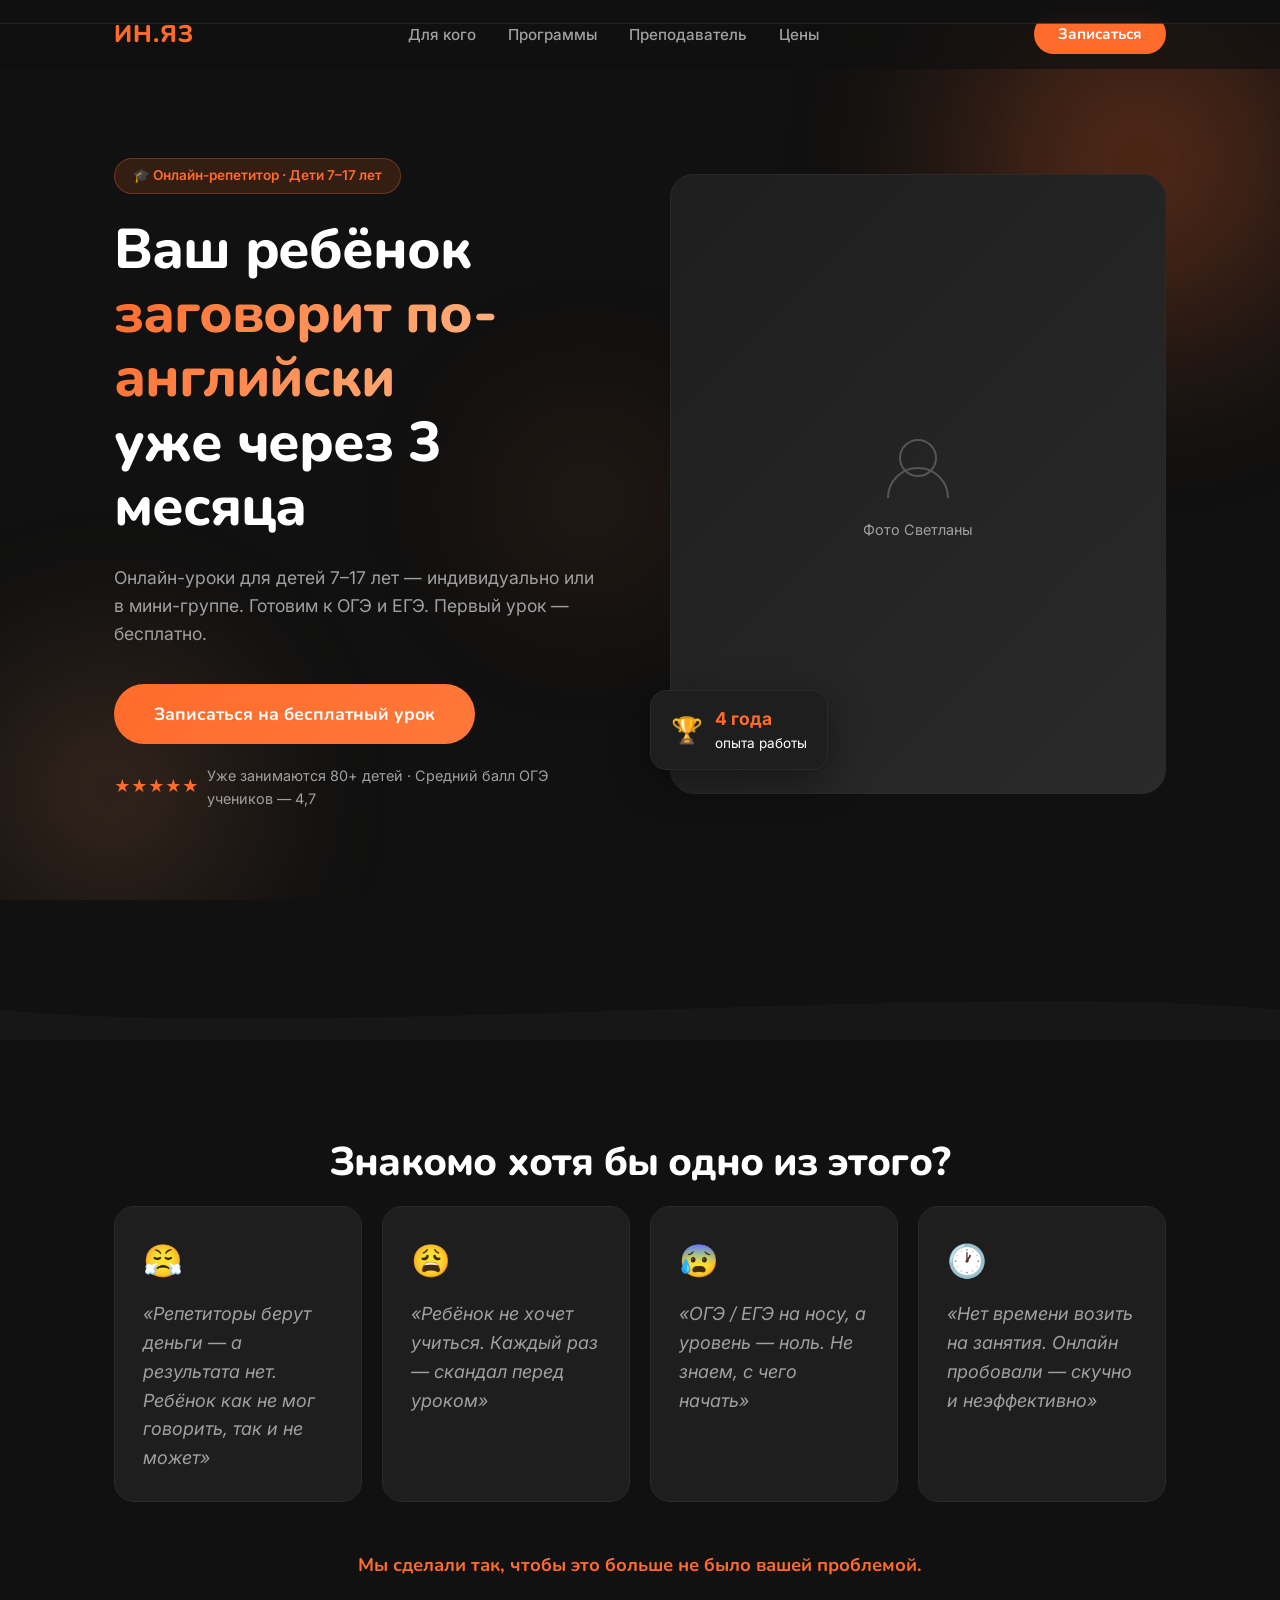
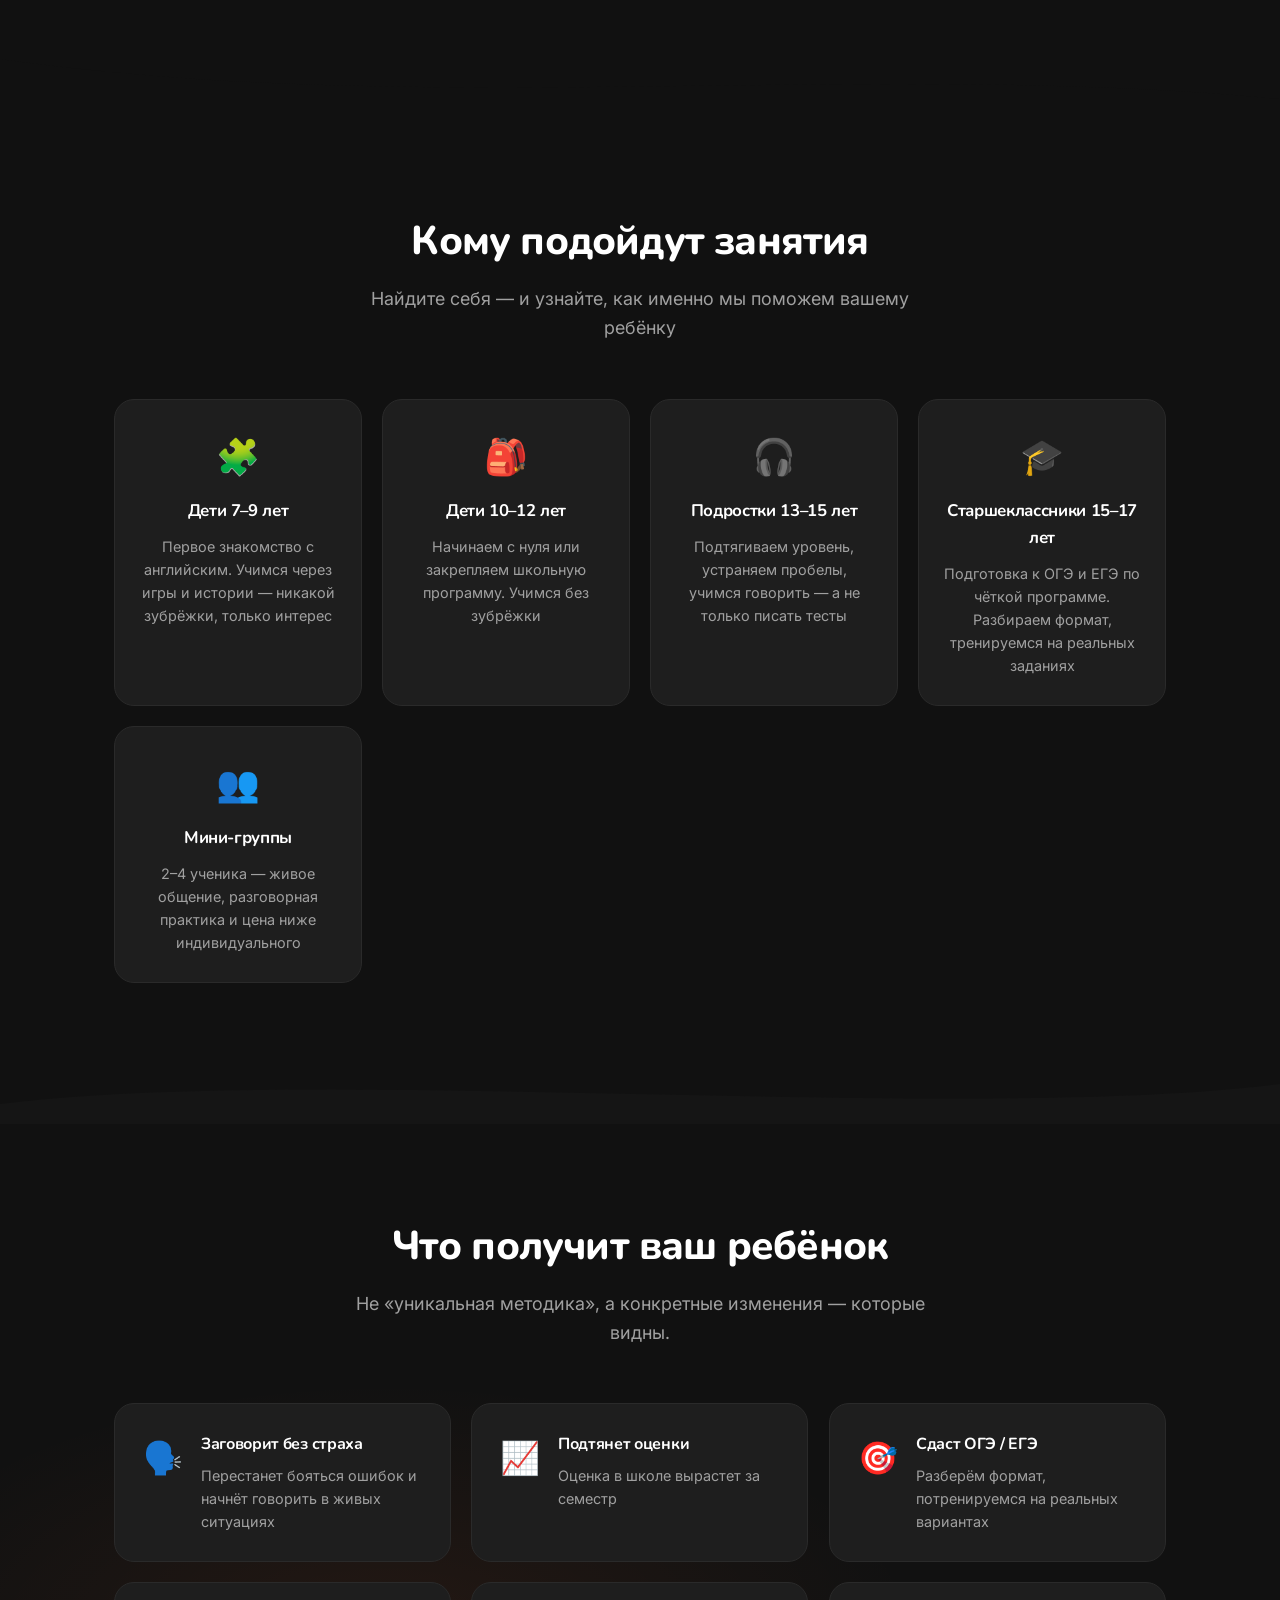
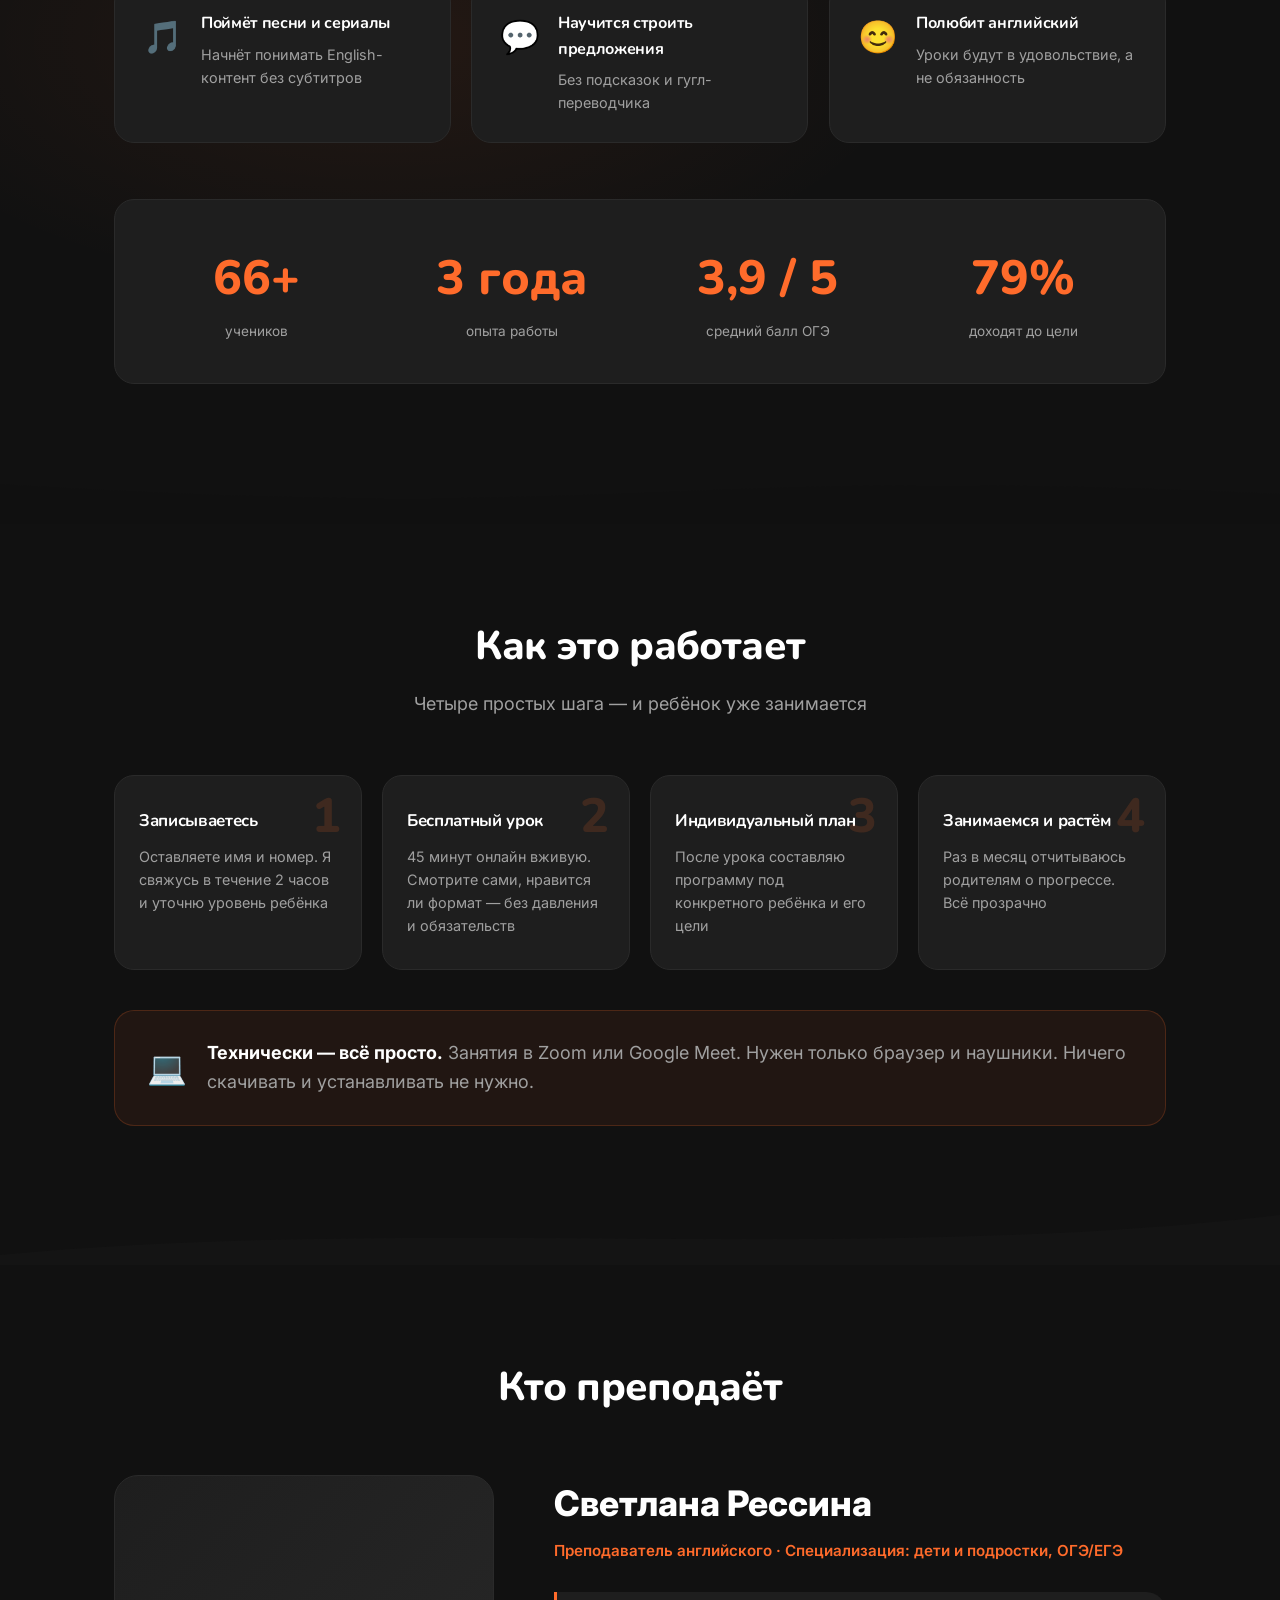
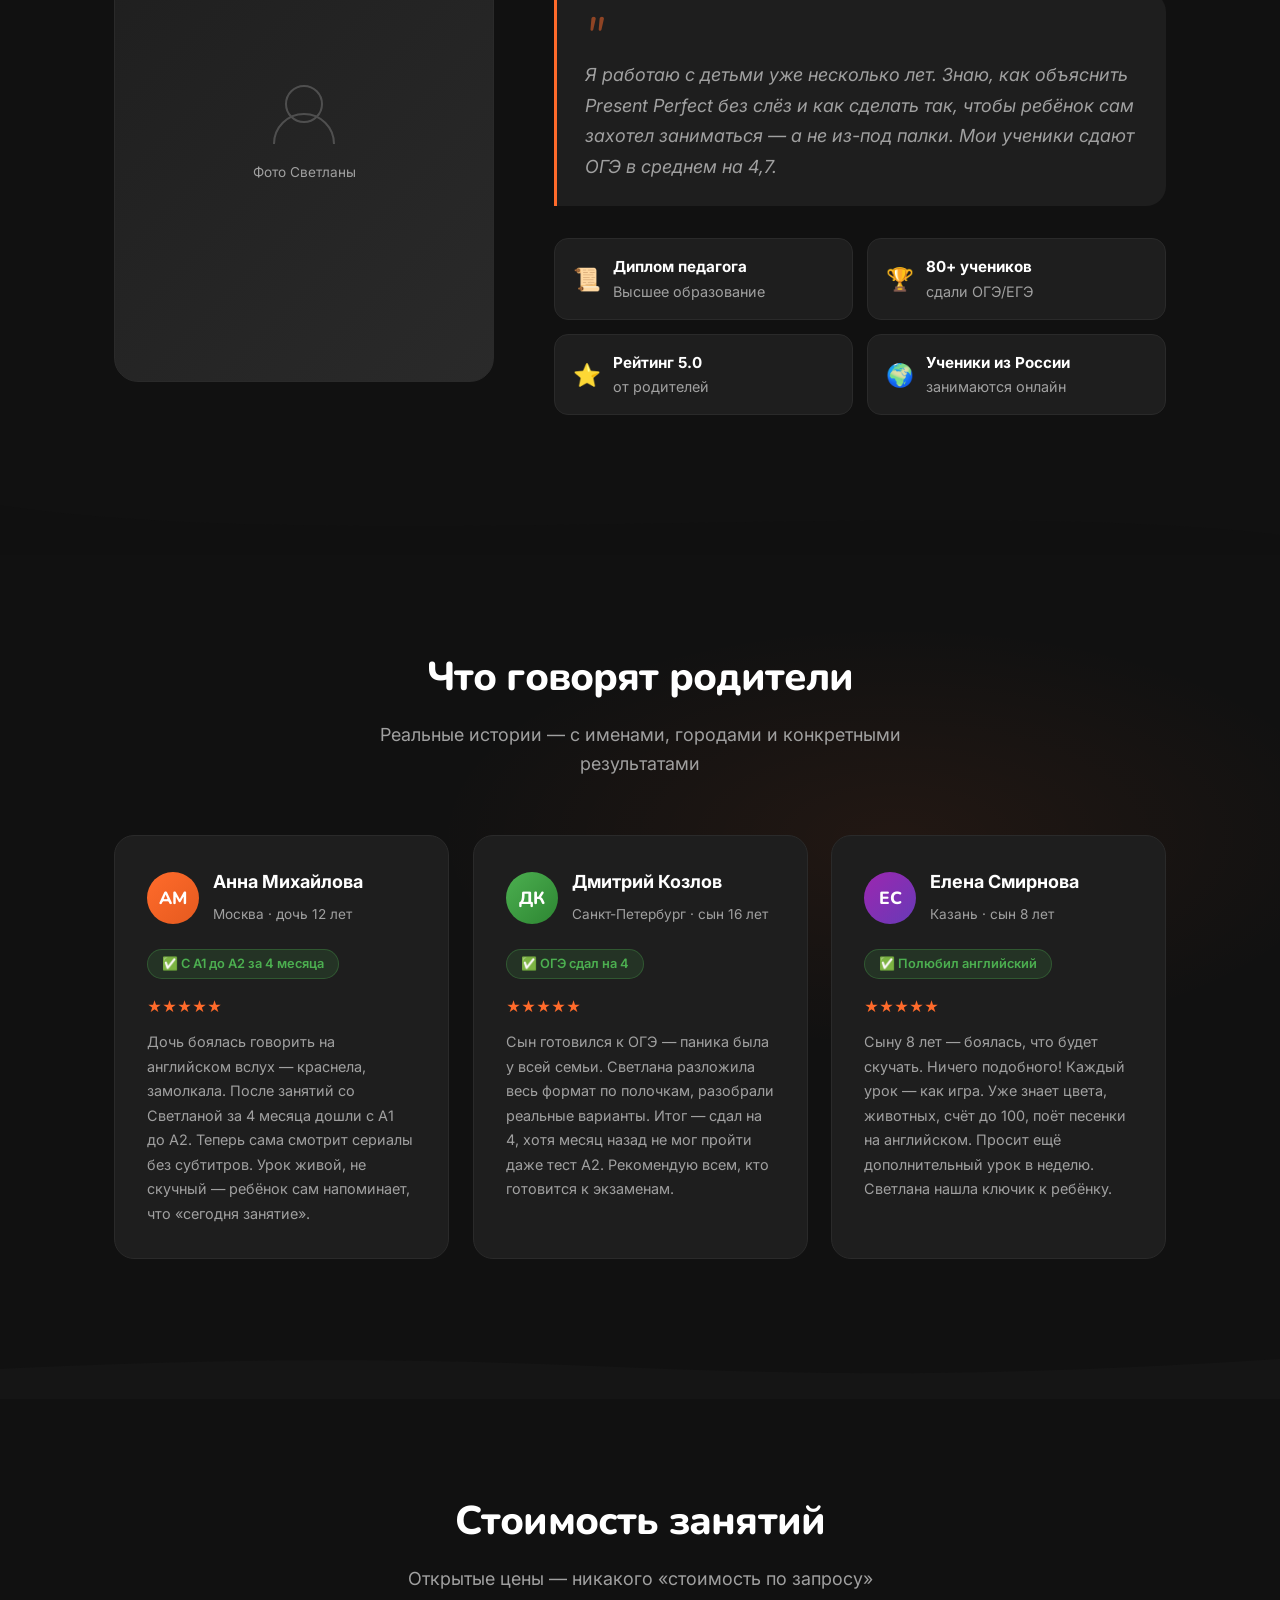
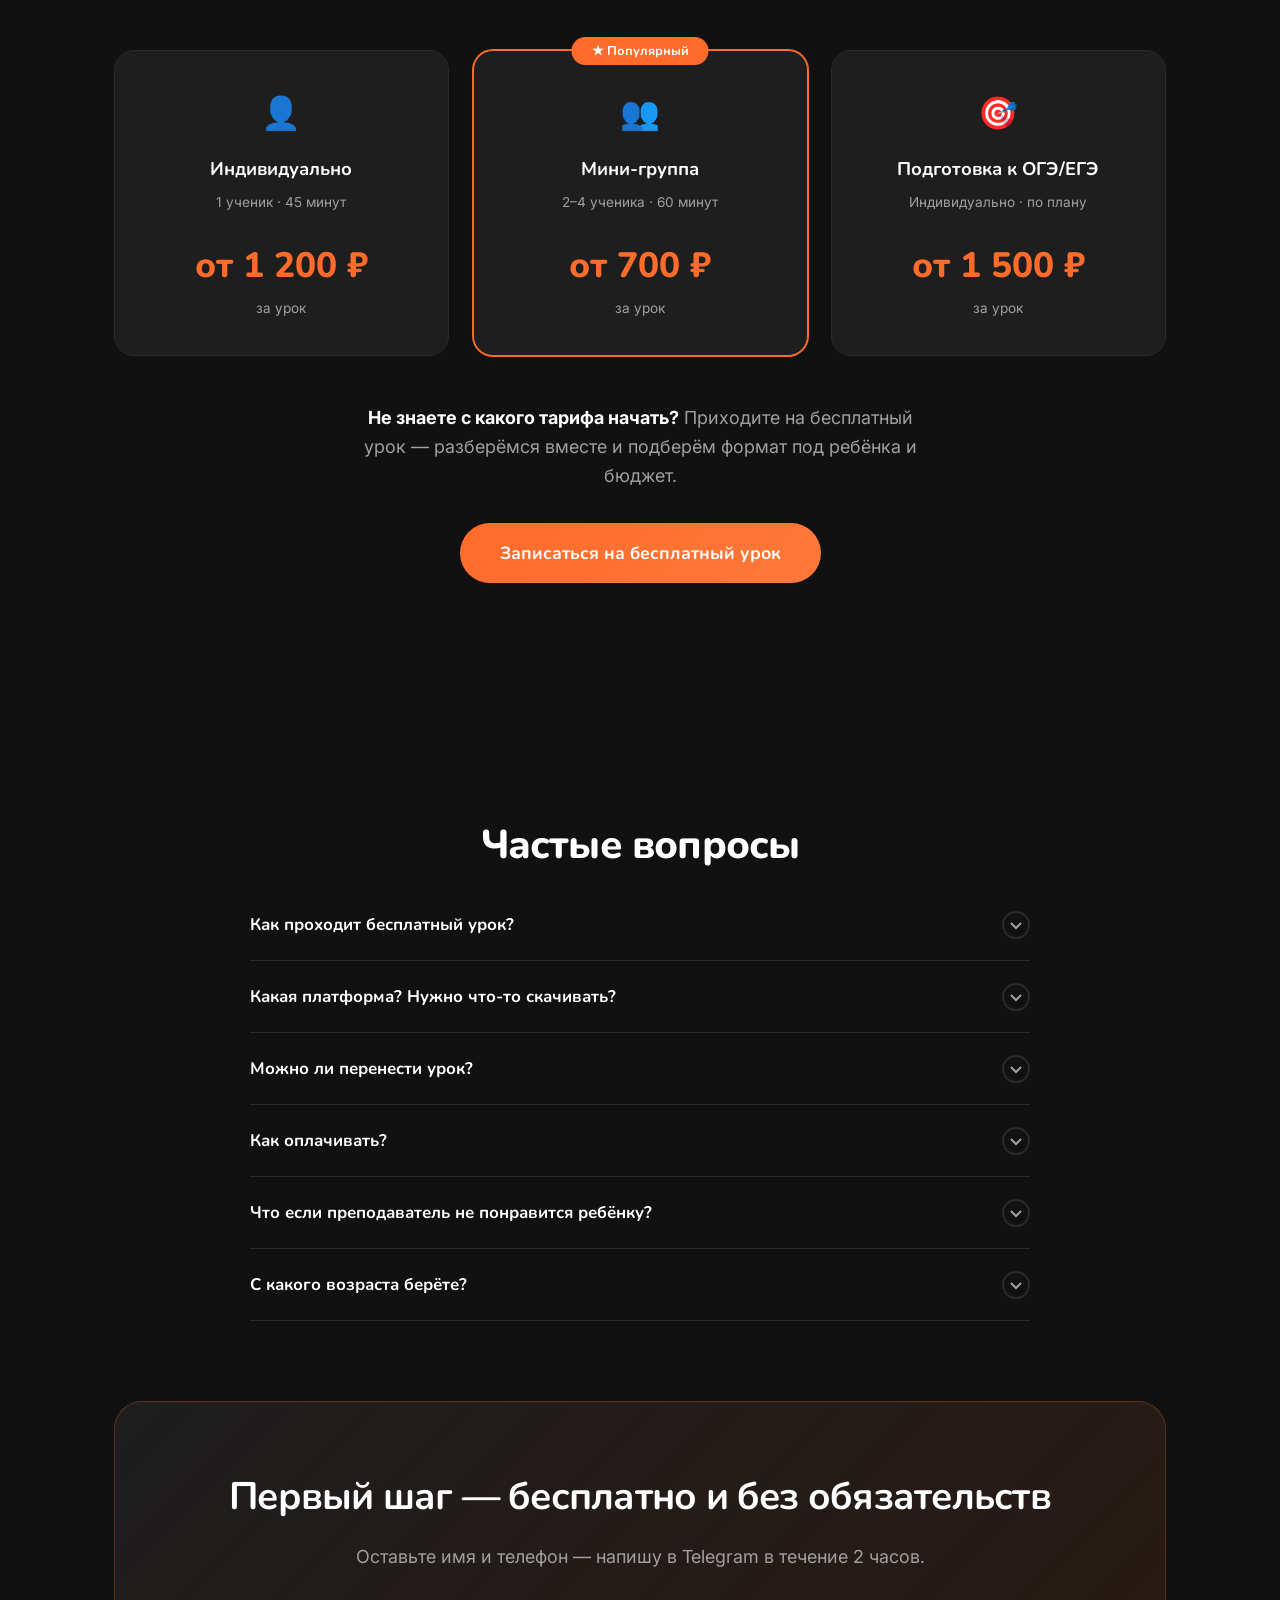
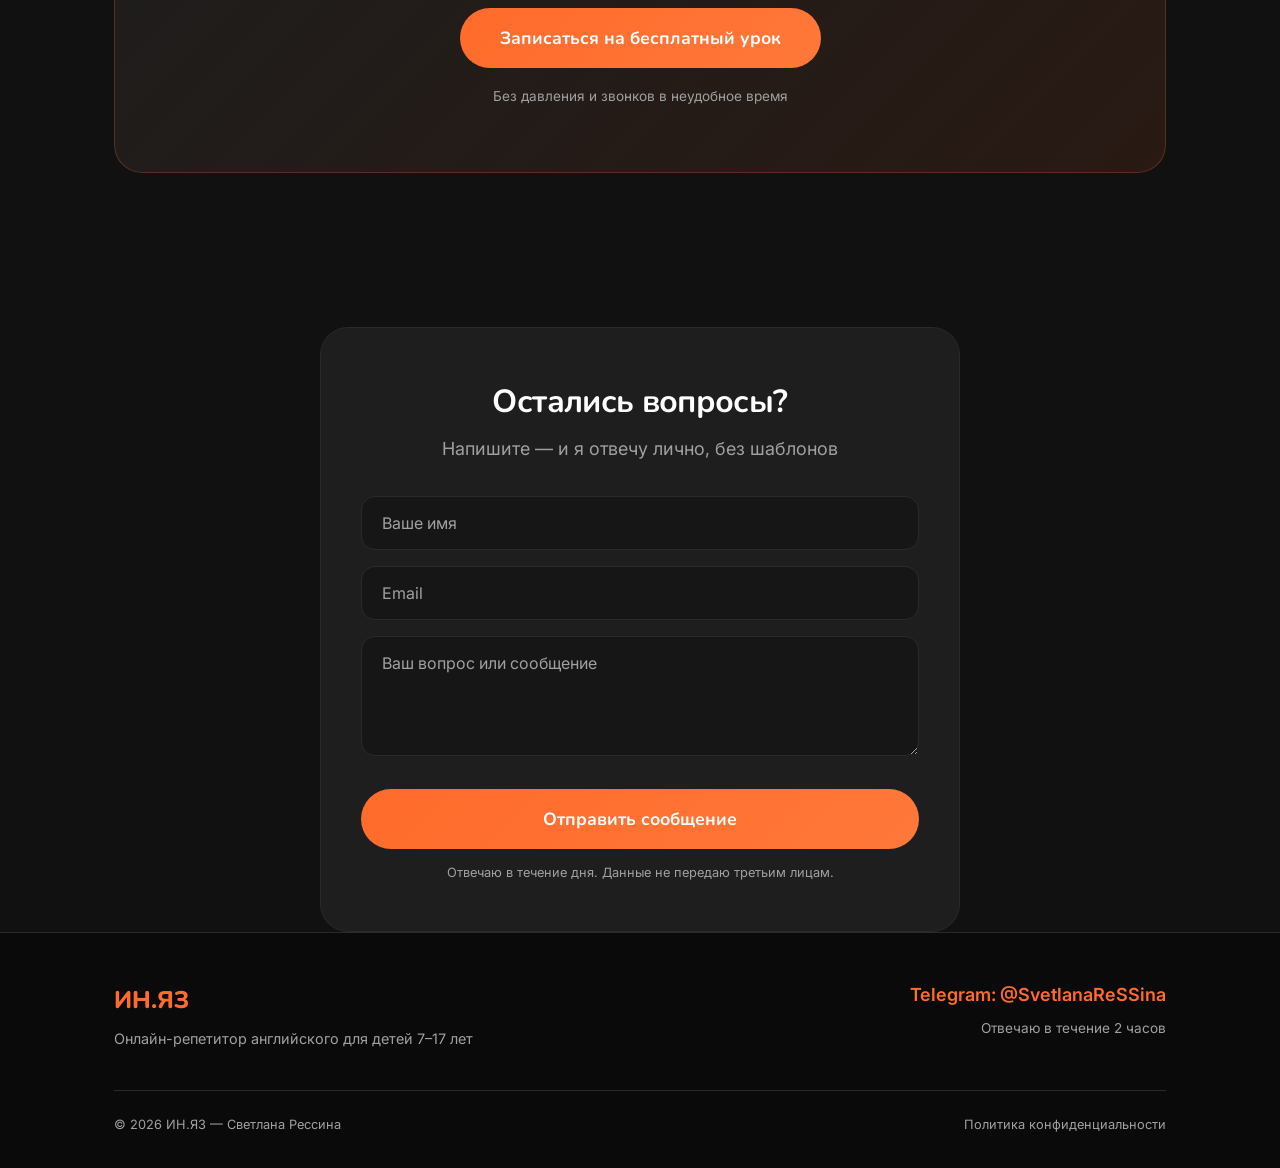
==== commit 8afc7dfd: "Add interactive elements: scroll-to-top, feedback form, mobile menu" ====
--- a/index.html
+++ b/index.html
@@ -226,8 +226,68 @@
     }
     .nav-cta:hover { background: var(--accent-h); }
 
+    /* ─── HAMBURGER ─── */
+    .nav-burger {
+      display: none;
+      background: none;
+      border: none;
+      cursor: pointer;
+      padding: 8px;
+      width: 44px;
+      height: 44px;
+      flex-direction: column;
+      justify-content: center;
+      align-items: center;
+      gap: 5px;
+    }
+    .nav-burger span {
+      display: block;
+      width: 26px;
+      height: 3px;
+      background: var(--text);
+      border-radius: 2px;
+      transition: transform .3s ease, opacity .2s ease;
+    }
+    .nav-burger.open span:nth-child(1) { transform: translateY(8px) rotate(45deg); }
+    .nav-burger.open span:nth-child(2) { opacity: 0; }
+    .nav-burger.open span:nth-child(3) { transform: translateY(-8px) rotate(-45deg); }
+
+    /* ─── MOBILE DRAWER ─── */
+    .mobile-menu {
+      position: fixed;
+      top: 68px; left: 0; right: 0;
+      background: rgba(17,17,17,.97);
+      backdrop-filter: blur(12px);
+      -webkit-backdrop-filter: blur(12px);
+      border-bottom: 1px solid var(--border);
+      transform: translateY(-110%);
+      transition: transform .35s cubic-bezier(0.22,1,0.36,1);
+      z-index: 890;
+      padding: 24px 24px 32px;
+    }
+    .mobile-menu.open { transform: translateY(0); }
+    .mobile-menu ul {
+      list-style: none;
+      display: flex;
+      flex-direction: column;
+      gap: 4px;
+    }
+    .mobile-menu a {
+      display: block;
+      padding: 16px 12px;
+      color: var(--text);
+      font-family: 'Nunito', sans-serif;
+      font-weight: 700;
+      font-size: 1.1rem;
+      border-bottom: 1px solid var(--border);
+      transition: color .2s, padding-left .25s;
+    }
+    .mobile-menu a:hover, .mobile-menu a:active { color: var(--accent); padding-left: 18px; }
+
     @media (max-width: 700px) {
       .nav-links { display: none; }
+      .nav-burger { display: flex; }
+      .nav-cta { display: none; }
     }
 
     /* ═══════════════════════════════════════
@@ -1060,6 +1120,159 @@
     .modal-success p { color: var(--muted); }
 
     /* ═══════════════════════════════════════
+       FEEDBACK FORM
+    ═══════════════════════════════════════ */
+    .feedback {
+      max-width: 640px;
+      margin: 64px auto 0;
+      background: var(--card);
+      border: 1px solid var(--border);
+      border-radius: 28px;
+      padding: 48px 40px;
+      position: relative;
+      overflow: hidden;
+    }
+    .feedback h2 {
+      font-size: clamp(1.5rem, 3.5vw, 2rem);
+      text-align: center;
+      margin-bottom: 8px;
+    }
+    .feedback .feedback-sub {
+      text-align: center;
+      color: var(--muted);
+      margin-bottom: 32px;
+    }
+    .feedback .form-group { margin-bottom: 16px; }
+    .feedback textarea {
+      width: 100%;
+      min-height: 120px;
+      resize: vertical;
+      background: #161616;
+      border: 1px solid var(--border);
+      border-radius: 14px;
+      padding: 16px 20px;
+      color: var(--text);
+      font-size: 1rem;
+      font-family: 'Inter', sans-serif;
+      transition: border-color .2s, box-shadow .2s;
+      outline: none;
+    }
+    .feedback input { background: #161616 !important; }
+    .feedback textarea:focus {
+      border-color: var(--accent);
+      box-shadow: 0 0 0 3px rgba(255,107,43,.15);
+    }
+    .feedback textarea::placeholder { color: var(--muted); }
+    .feedback .form-submit { margin-top: 8px; }
+
+    .feedback-success {
+      display: none;
+      text-align: center;
+      padding: 32px 0;
+      animation: success-pop .55s cubic-bezier(0.34,1.56,0.64,1);
+    }
+    @keyframes success-pop {
+      0%   { transform: scale(.6); opacity: 0; }
+      60%  { transform: scale(1.08); opacity: 1; }
+      100% { transform: scale(1); opacity: 1; }
+    }
+    .feedback-check {
+      width: 88px; height: 88px;
+      margin: 0 auto 20px;
+      border-radius: 50%;
+      background: linear-gradient(135deg, #4CAF50 0%, #2d8632 100%);
+      display: flex;
+      align-items: center;
+      justify-content: center;
+      box-shadow: 0 0 0 0 rgba(76,175,80,.6);
+      animation: pulse-green 1.8s ease-out infinite;
+    }
+    @keyframes pulse-green {
+      0%   { box-shadow: 0 0 0 0 rgba(76,175,80,.55); }
+      80%  { box-shadow: 0 0 0 22px rgba(76,175,80,0); }
+      100% { box-shadow: 0 0 0 0 rgba(76,175,80,0); }
+    }
+    .feedback-check svg {
+      width: 44px; height: 44px;
+      stroke: #fff;
+      stroke-width: 4;
+      stroke-linecap: round;
+      stroke-linejoin: round;
+      fill: none;
+      stroke-dasharray: 60;
+      stroke-dashoffset: 60;
+      animation: draw-check .6s .15s ease-out forwards;
+    }
+    @keyframes draw-check {
+      to { stroke-dashoffset: 0; }
+    }
+    .feedback-success h3 {
+      font-size: 1.4rem;
+      margin-bottom: 8px;
+    }
+    .feedback-success p { color: var(--muted); }
+
+    .confetti {
+      position: absolute;
+      width: 10px; height: 14px;
+      top: 50%; left: 50%;
+      opacity: 0;
+      pointer-events: none;
+      border-radius: 2px;
+    }
+    .feedback-success.go .confetti {
+      animation: confetti-fly 1.4s ease-out forwards;
+    }
+    @keyframes confetti-fly {
+      0%   { opacity: 1; transform: translate(0,0) rotate(0deg); }
+      100% { opacity: 0; transform: translate(var(--tx), var(--ty)) rotate(var(--tr)); }
+    }
+
+    @media (max-width: 600px) {
+      .feedback { padding: 36px 22px; border-radius: 22px; }
+    }
+
+    /* ═══════════════════════════════════════
+       SCROLL TOP BUTTON
+    ═══════════════════════════════════════ */
+    .scroll-top {
+      position: fixed;
+      right: 24px;
+      bottom: 24px;
+      width: 52px;
+      height: 52px;
+      border-radius: 50%;
+      background: var(--accent);
+      color: #fff;
+      border: none;
+      cursor: pointer;
+      display: flex;
+      align-items: center;
+      justify-content: center;
+      box-shadow: 0 8px 24px rgba(255,107,43,.4);
+      opacity: 0;
+      transform: translateY(20px) scale(.8);
+      pointer-events: none;
+      transition: opacity .3s ease, transform .3s cubic-bezier(0.34,1.56,0.64,1), background .2s;
+      z-index: 850;
+    }
+    .scroll-top.show {
+      opacity: 1;
+      transform: translateY(0) scale(1);
+      pointer-events: auto;
+    }
+    .scroll-top:hover { background: var(--accent-h); }
+    .scroll-top svg { width: 22px; height: 22px; }
+    @media (max-width: 700px) {
+      .scroll-top {
+        right: 16px;
+        bottom: 88px;
+        width: 46px;
+        height: 46px;
+      }
+    }
+
+    /* ═══════════════════════════════════════
        STICKY MOBILE BUTTON
     ═══════════════════════════════════════ */
     .sticky-cta {
@@ -1099,6 +1312,19 @@
       </ul>
     </nav>
     <button class="nav-cta" onclick="openModal()">Записаться</button>
+    <button class="nav-burger" id="navBurger" onclick="toggleMobileMenu()" aria-label="Меню" aria-expanded="false">
+      <span></span><span></span><span></span>
+    </button>
+  </div>
+  <div class="mobile-menu" id="mobileMenu">
+    <ul>
+      <li><a href="#for-whom" onclick="closeMobileMenu()">Для кого</a></li>
+      <li><a href="#how" onclick="closeMobileMenu()">Программы</a></li>
+      <li><a href="#teacher" onclick="closeMobileMenu()">Преподаватель</a></li>
+      <li><a href="#prices" onclick="closeMobileMenu()">Цены</a></li>
+      <li><a href="#feedback" onclick="closeMobileMenu()">Написать</a></li>
+      <li><a href="#" onclick="event.preventDefault(); closeMobileMenu(); openModal();">Записаться</a></li>
+    </ul>
   </div>
 </header>
 
@@ -1630,6 +1856,40 @@
 
 
 <!-- ════════════════════════
+     FEEDBACK FORM
+════════════════════════ -->
+<section class="section" id="feedback">
+  <div class="container">
+    <div class="feedback fade-up">
+      <h2>Остались вопросы?</h2>
+      <p class="feedback-sub">Напишите — и я отвечу лично, без шаблонов</p>
+
+      <form id="feedbackForm" onsubmit="handleFeedback(event)">
+        <div class="form-group">
+          <input type="text" id="fbName" placeholder="Ваше имя" required autocomplete="name">
+        </div>
+        <div class="form-group">
+          <input type="email" id="fbEmail" placeholder="Email" required autocomplete="email">
+        </div>
+        <div class="form-group">
+          <textarea id="fbMessage" placeholder="Ваш вопрос или сообщение" required></textarea>
+        </div>
+        <button type="submit" class="btn-cta form-submit">Отправить сообщение</button>
+        <p class="form-privacy">Отвечаю в течение дня. Данные не передаю третьим лицам.</p>
+      </form>
+
+      <div class="feedback-success" id="feedbackSuccess">
+        <div class="feedback-check">
+          <svg viewBox="0 0 24 24"><polyline points="5,12 10,17 19,7"/></svg>
+        </div>
+        <h3>Сообщение отправлено!</h3>
+        <p>Спасибо — я отвечу вам в ближайшее время.</p>
+      </div>
+    </div>
+  </div>
+</section>
+
+<!-- ════════════════════════
      FOOTER
 ════════════════════════ -->
 </main>
@@ -1659,6 +1919,15 @@
 <div class="sticky-cta">
   <button class="btn-cta" onclick="openModal()">Записаться на бесплатный урок</button>
 </div>
+
+<!-- ════════════════════════
+     SCROLL TO TOP
+════════════════════════ -->
+<button class="scroll-top" id="scrollTop" onclick="scrollToTop()" aria-label="Наверх">
+  <svg viewBox="0 0 24 24" fill="none" stroke="currentColor" stroke-width="2.5" stroke-linecap="round" stroke-linejoin="round">
+    <polyline points="6,15 12,9 18,15"/>
+  </svg>
+</button>
 
 
 <!-- ════════════════════════
@@ -1704,6 +1973,8 @@
   const orbs = document.querySelectorAll('.orb');
   let ticking = false;
 
+  const scrollTopBtn = document.getElementById('scrollTop');
+
   function onScroll() {
     const scrollY = window.scrollY;
     const docHeight = document.documentElement.scrollHeight - window.innerHeight;
@@ -1715,6 +1986,11 @@
 
     // Прозрачность шапки
     navbar.classList.toggle('scrolled', scrollY > 40);
+
+    // Кнопка «наверх»
+    if (scrollTopBtn) {
+      scrollTopBtn.classList.toggle('show', scrollY > 400);
+    }
 
     // Параллакс на орбах — каждый со своей скоростью
     orbs.forEach(orb => {
@@ -1723,6 +1999,28 @@
     });
 
     ticking = false;
+  }
+
+  function scrollToTop() {
+    window.scrollTo({ top: 0, behavior: 'smooth' });
+  }
+
+  /* ── Мобильное меню ── */
+  function toggleMobileMenu() {
+    const menu = document.getElementById('mobileMenu');
+    const burger = document.getElementById('navBurger');
+    const isOpen = menu.classList.toggle('open');
+    burger.classList.toggle('open', isOpen);
+    burger.setAttribute('aria-expanded', isOpen);
+    document.body.style.overflow = isOpen ? 'hidden' : '';
+  }
+  function closeMobileMenu() {
+    const menu = document.getElementById('mobileMenu');
+    const burger = document.getElementById('navBurger');
+    menu.classList.remove('open');
+    burger.classList.remove('open');
+    burger.setAttribute('aria-expanded', 'false');
+    document.body.style.overflow = '';
   }
 
   window.addEventListener('scroll', () => {
@@ -1851,6 +2149,39 @@
       }, 400);
     }, 3500);
   }
+
+  /* ── Форма обратной связи ── */
+  function handleFeedback(e) {
+    e.preventDefault();
+    const form = document.getElementById('feedbackForm');
+    const success = document.getElementById('feedbackSuccess');
+
+    form.style.display = 'none';
+    success.style.display = 'block';
+
+    // Конфетти-разлёт
+    const colors = ['#FF6B2B', '#ff9a62', '#4CAF50', '#ffd166', '#ffffff'];
+    for (let i = 0; i < 24; i++) {
+      const c = document.createElement('span');
+      c.className = 'confetti';
+      c.style.background = colors[i % colors.length];
+      const angle = (Math.PI * 2 * i) / 24 + Math.random() * 0.3;
+      const dist = 120 + Math.random() * 140;
+      c.style.setProperty('--tx', Math.cos(angle) * dist + 'px');
+      c.style.setProperty('--ty', Math.sin(angle) * dist + 'px');
+      c.style.setProperty('--tr', (Math.random() * 720 - 360) + 'deg');
+      success.appendChild(c);
+    }
+    requestAnimationFrame(() => success.classList.add('go'));
+
+    setTimeout(() => {
+      form.reset();
+      success.classList.remove('go');
+      success.querySelectorAll('.confetti').forEach(c => c.remove());
+      form.style.display = '';
+      success.style.display = 'none';
+    }, 6000);
+  }
 </script>
 
 </body>
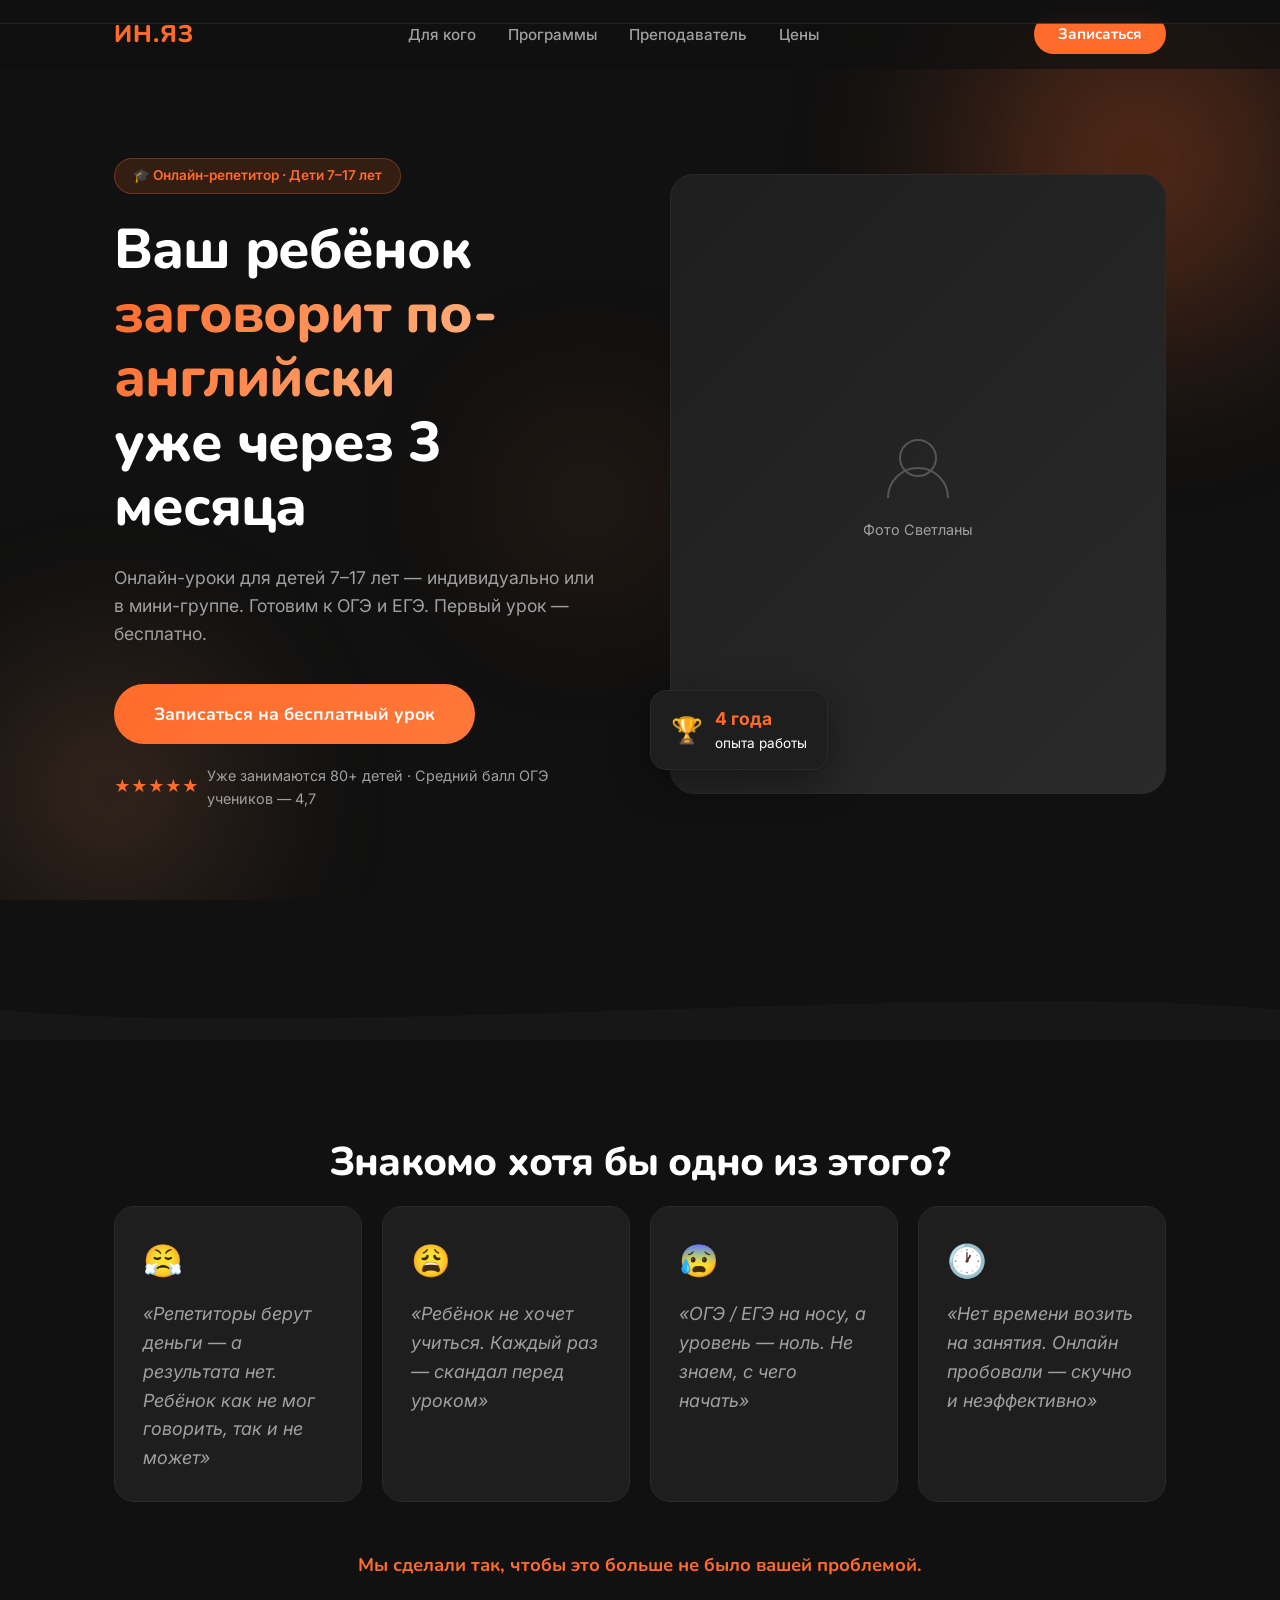
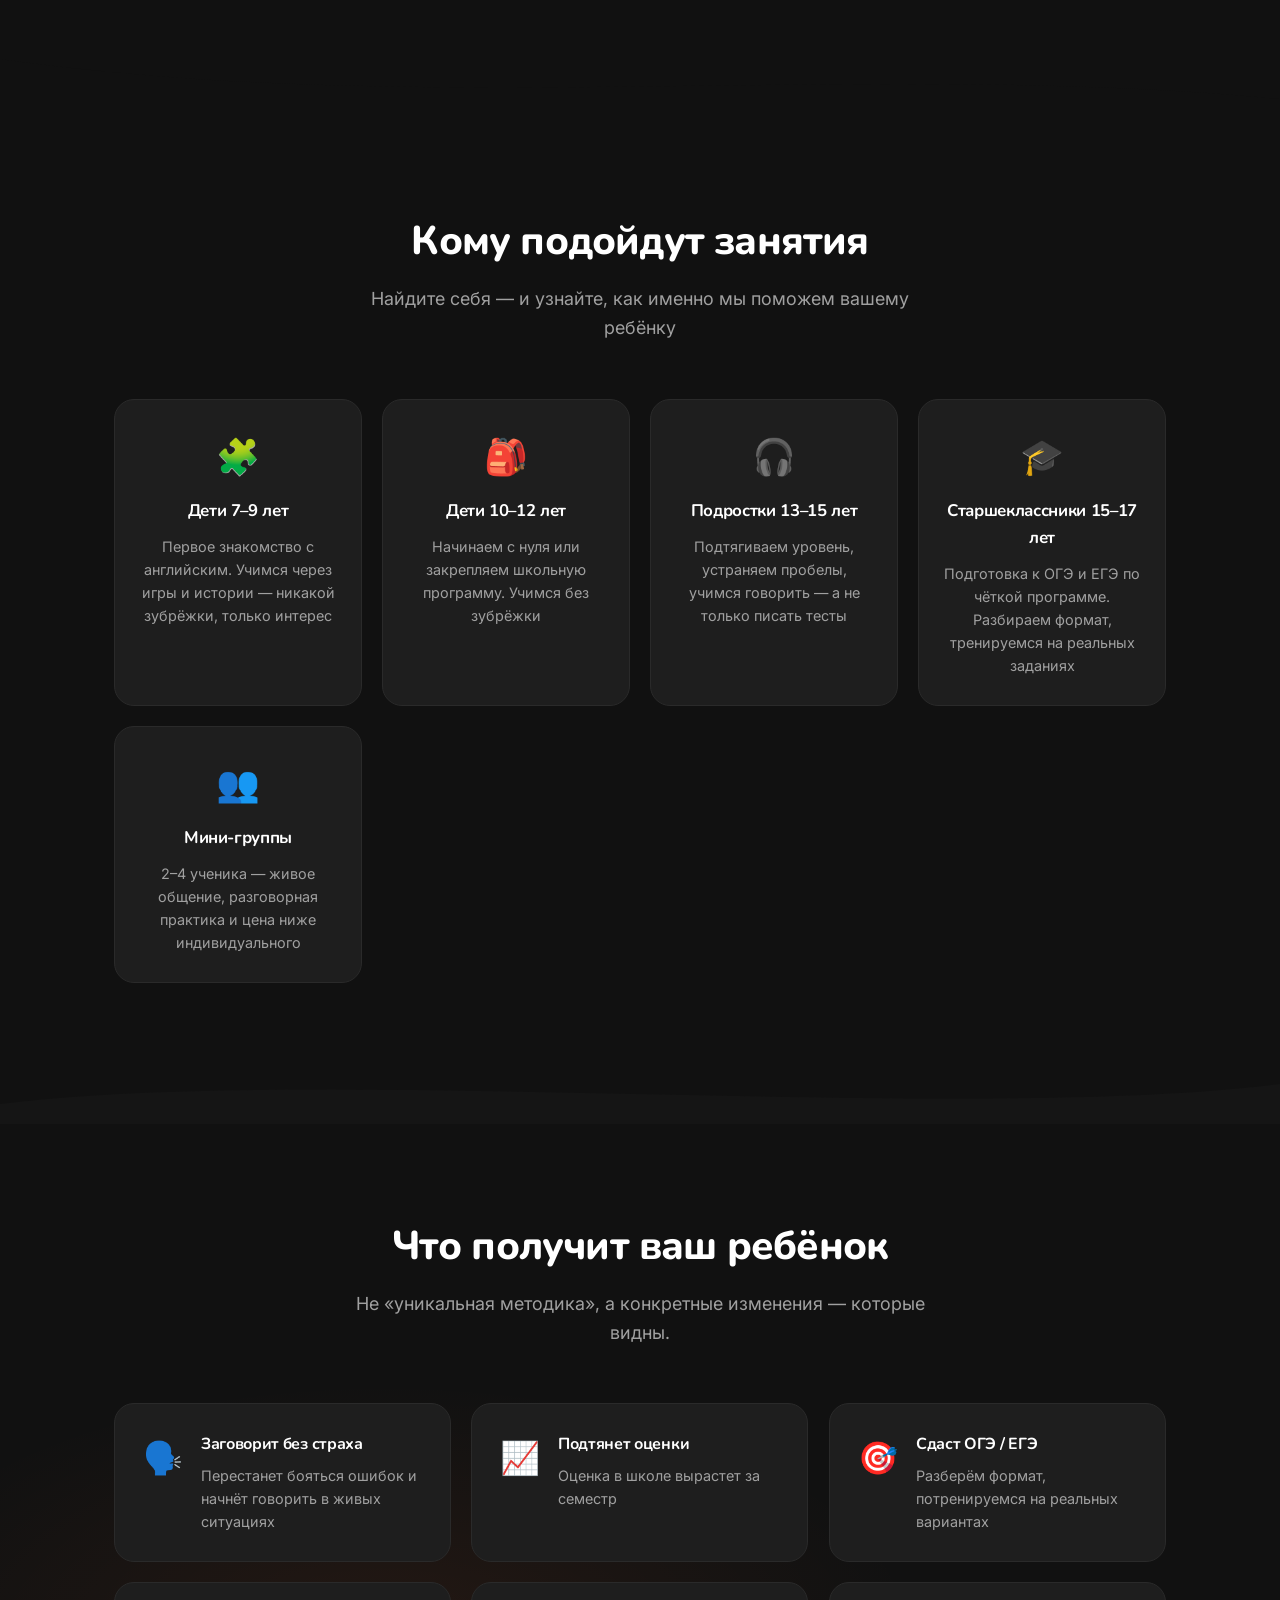
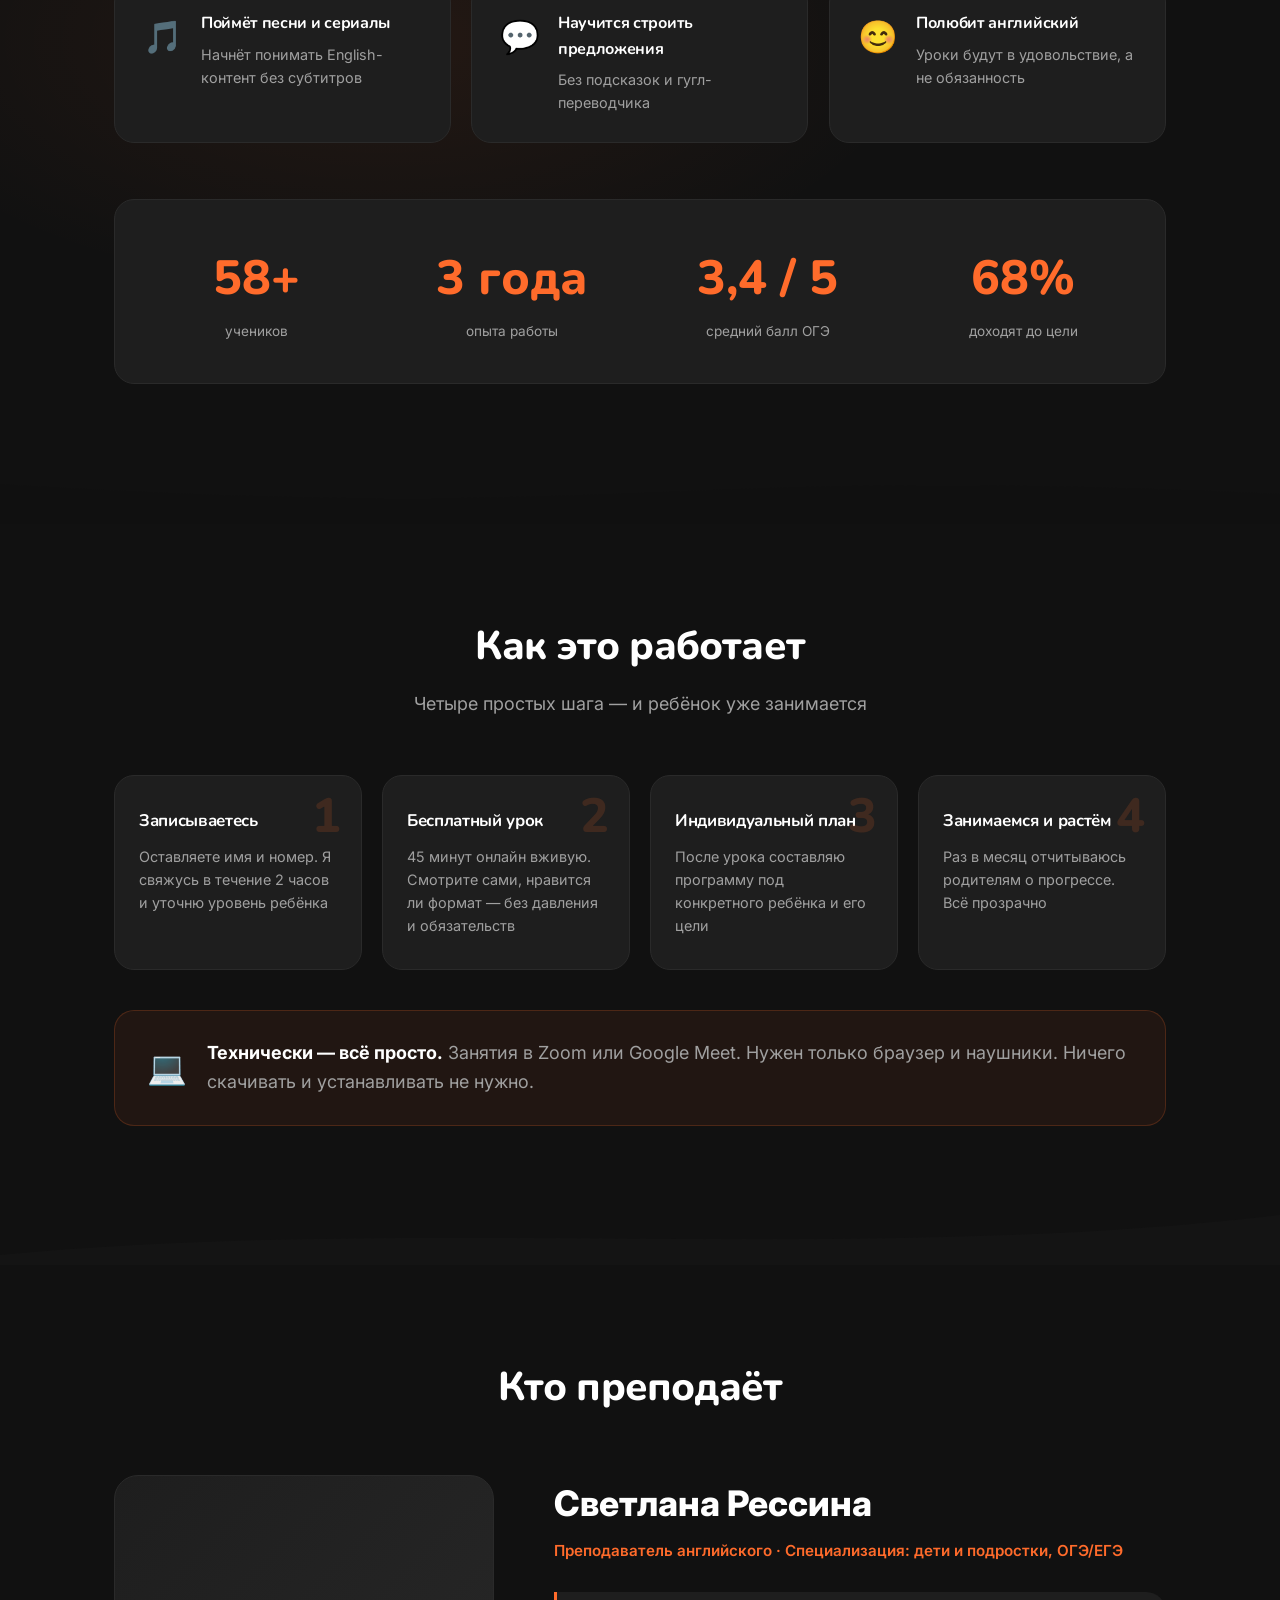
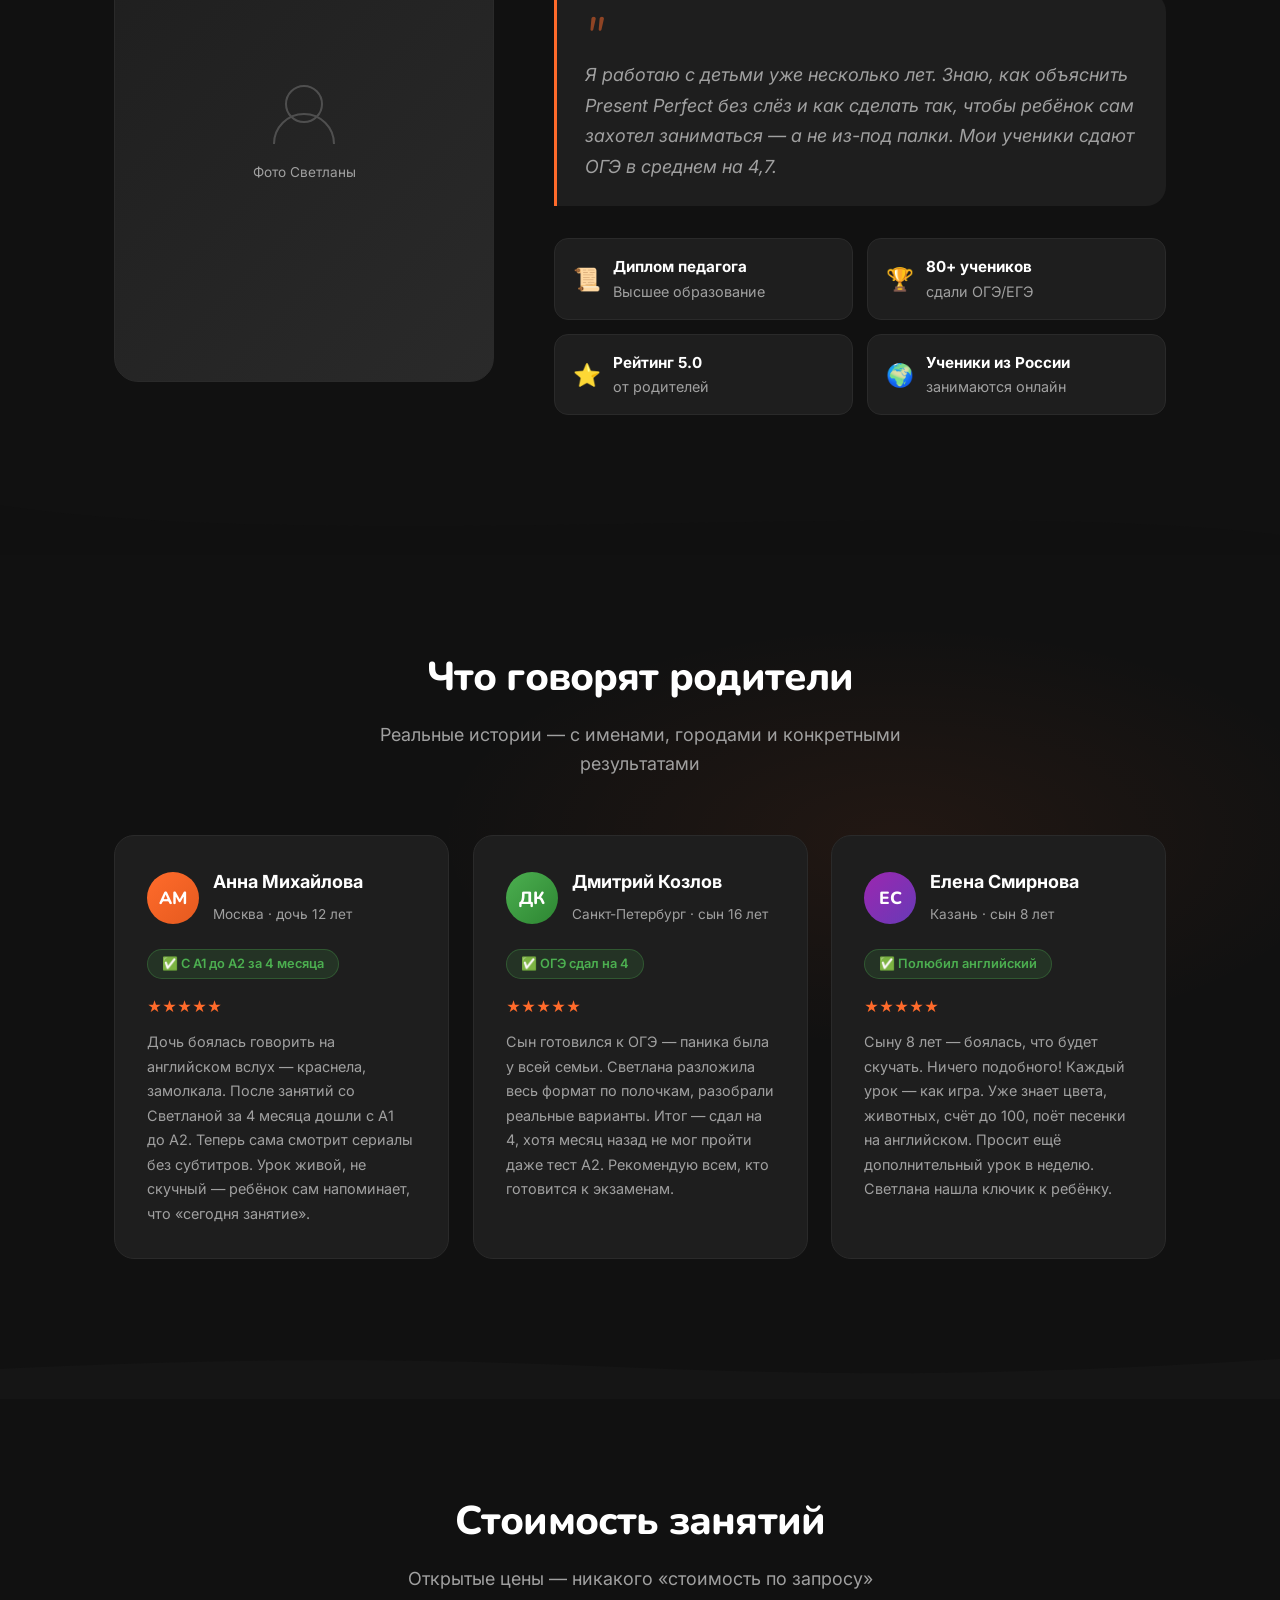
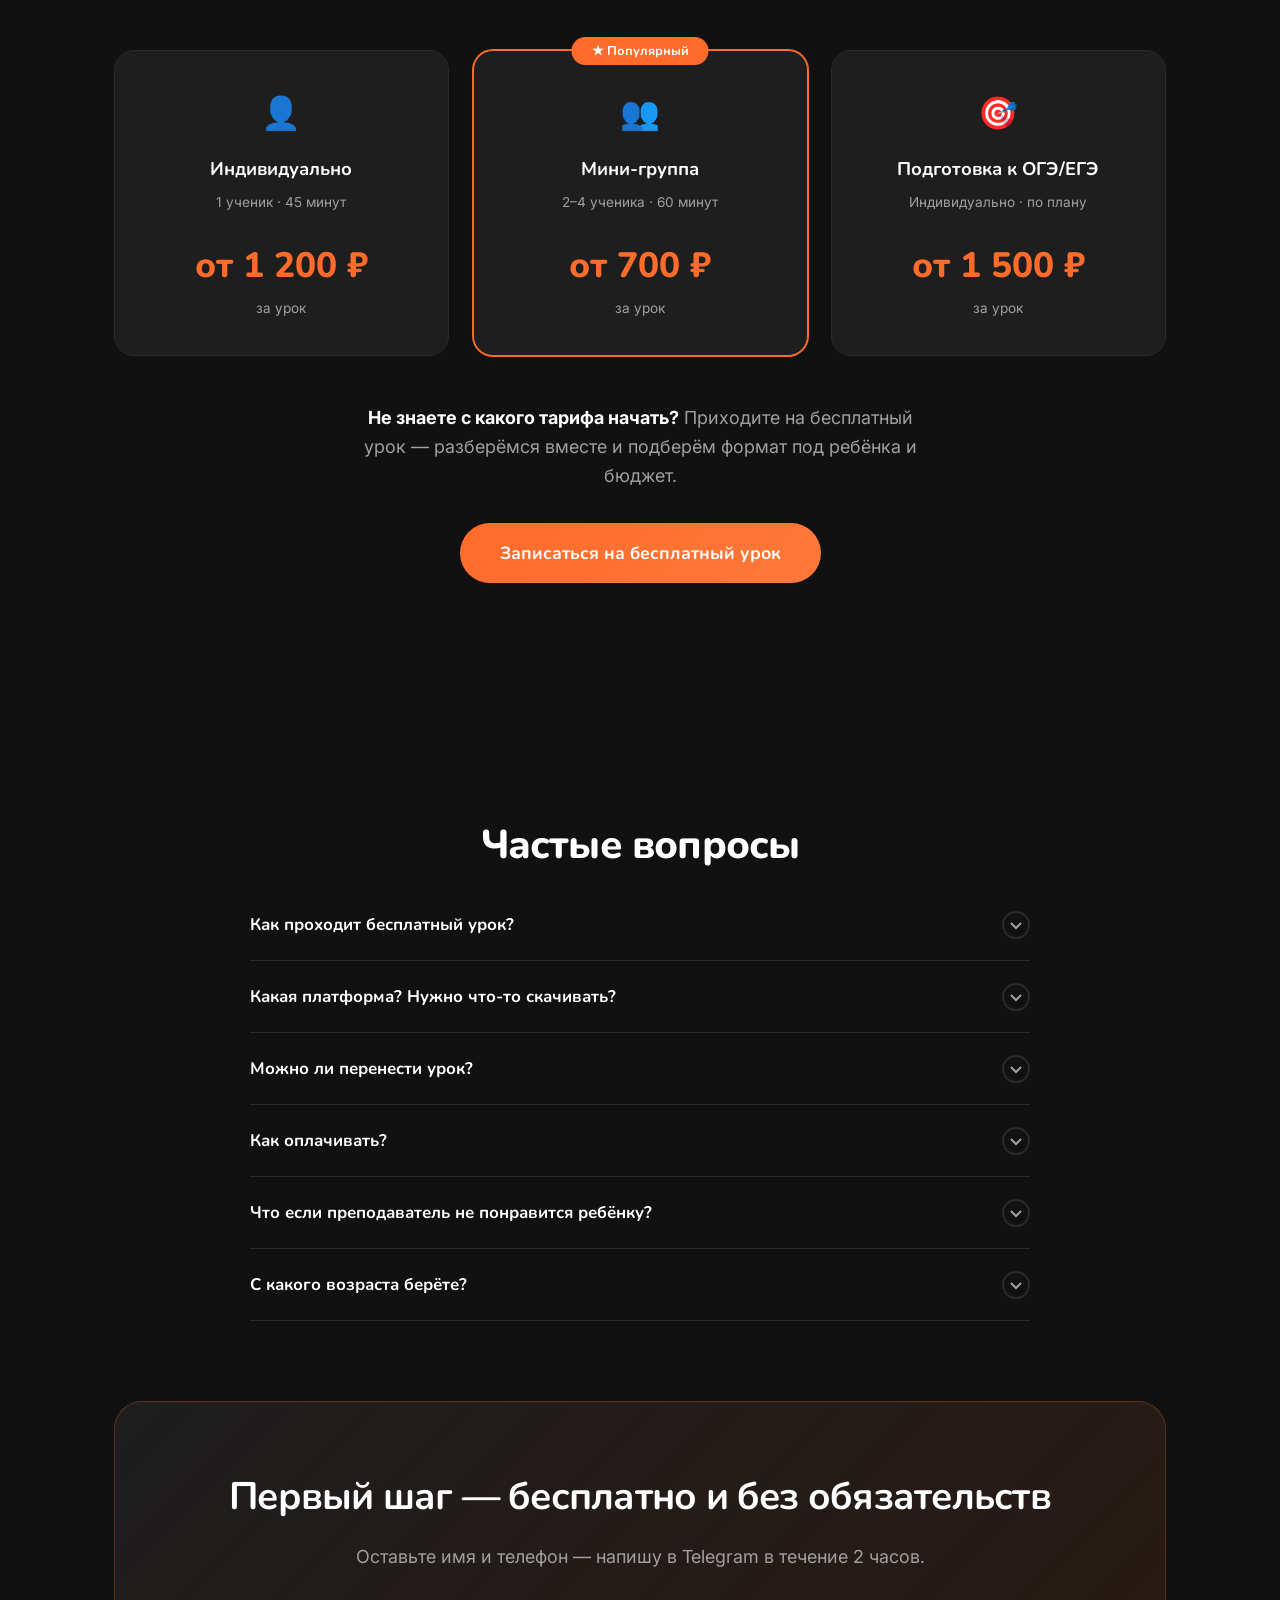
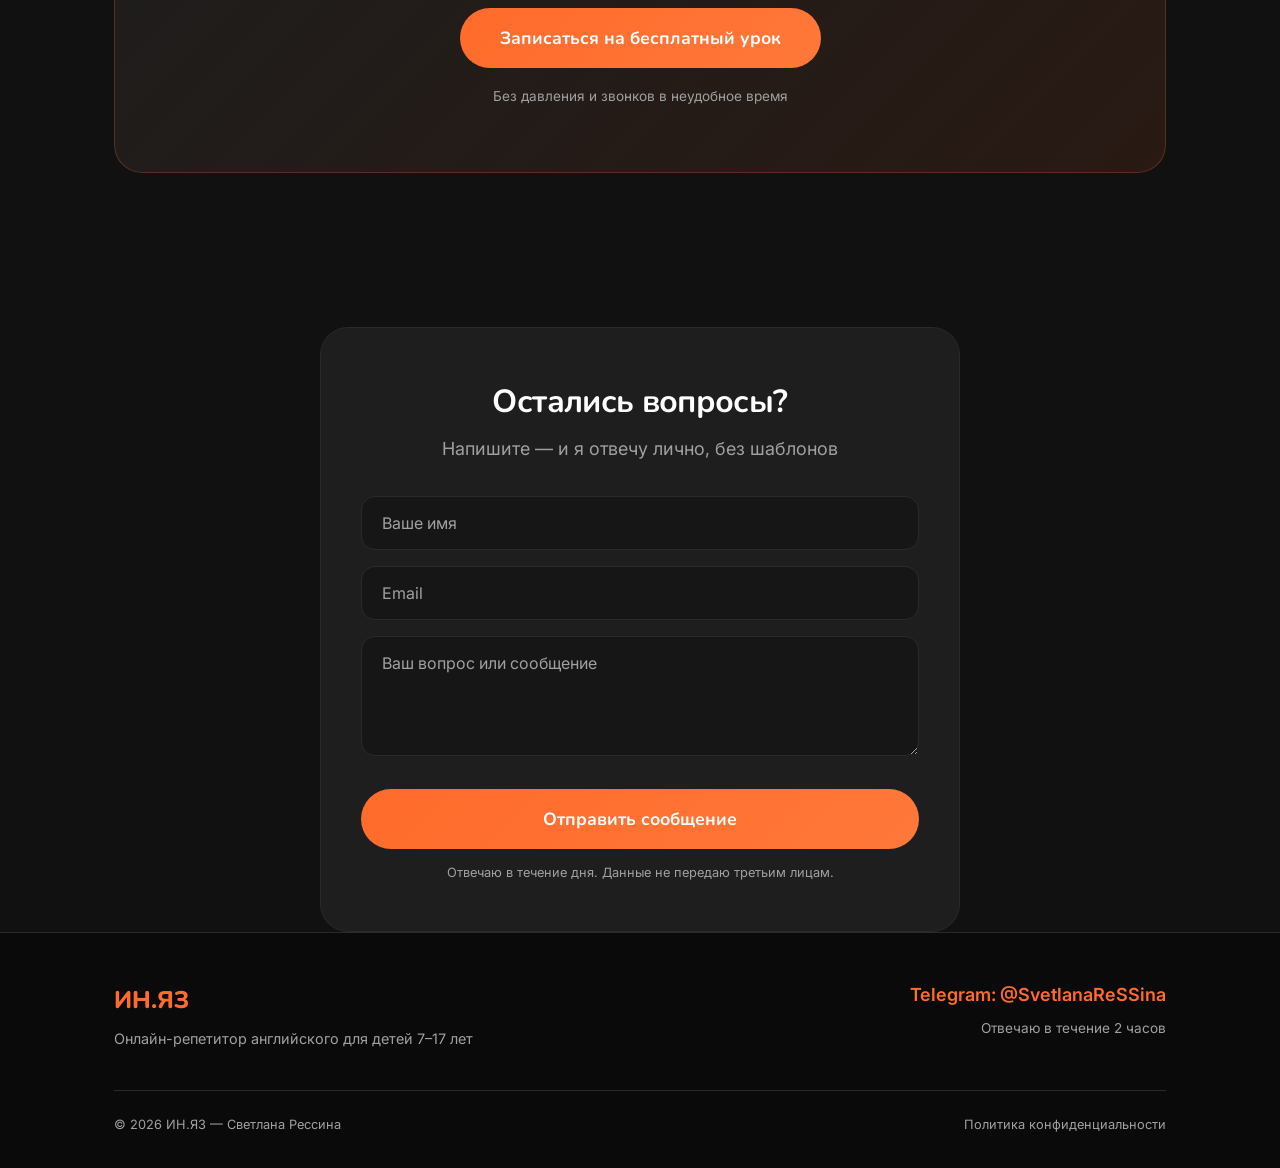
==== commit ca58b21c: "Fix mobile overflow on index.html + add pre-deploy checklist - .btn-cta больше не выходит за viewpor" ====
--- a/index.html
+++ b/index.html
@@ -129,6 +129,15 @@
 
     .btn-cta:active {
       transform: translateY(-1px) scale(1.01);
+    }
+
+    @media (max-width: 480px) {
+      .btn-cta {
+        white-space: normal;
+        padding: 16px 24px;
+        font-size: 1rem;
+        max-width: 100%;
+      }
     }
 
     @keyframes pulse {
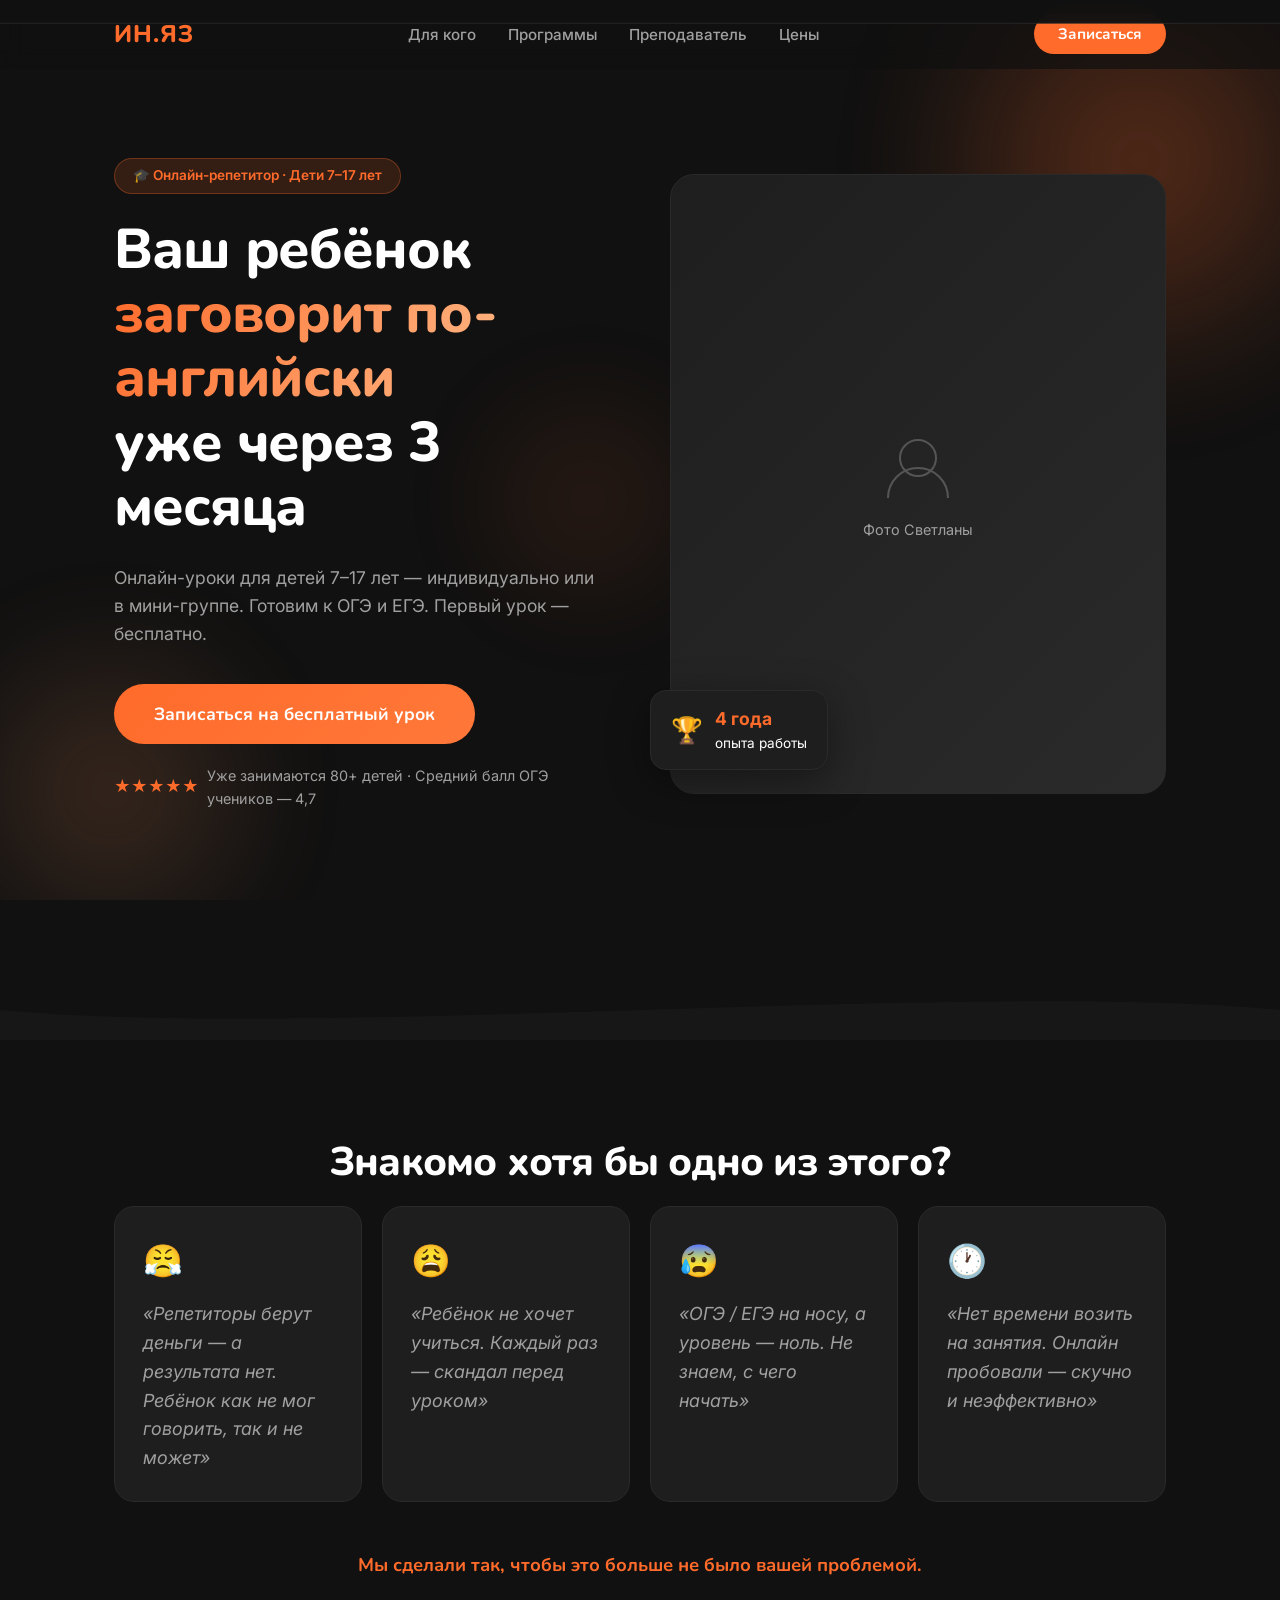
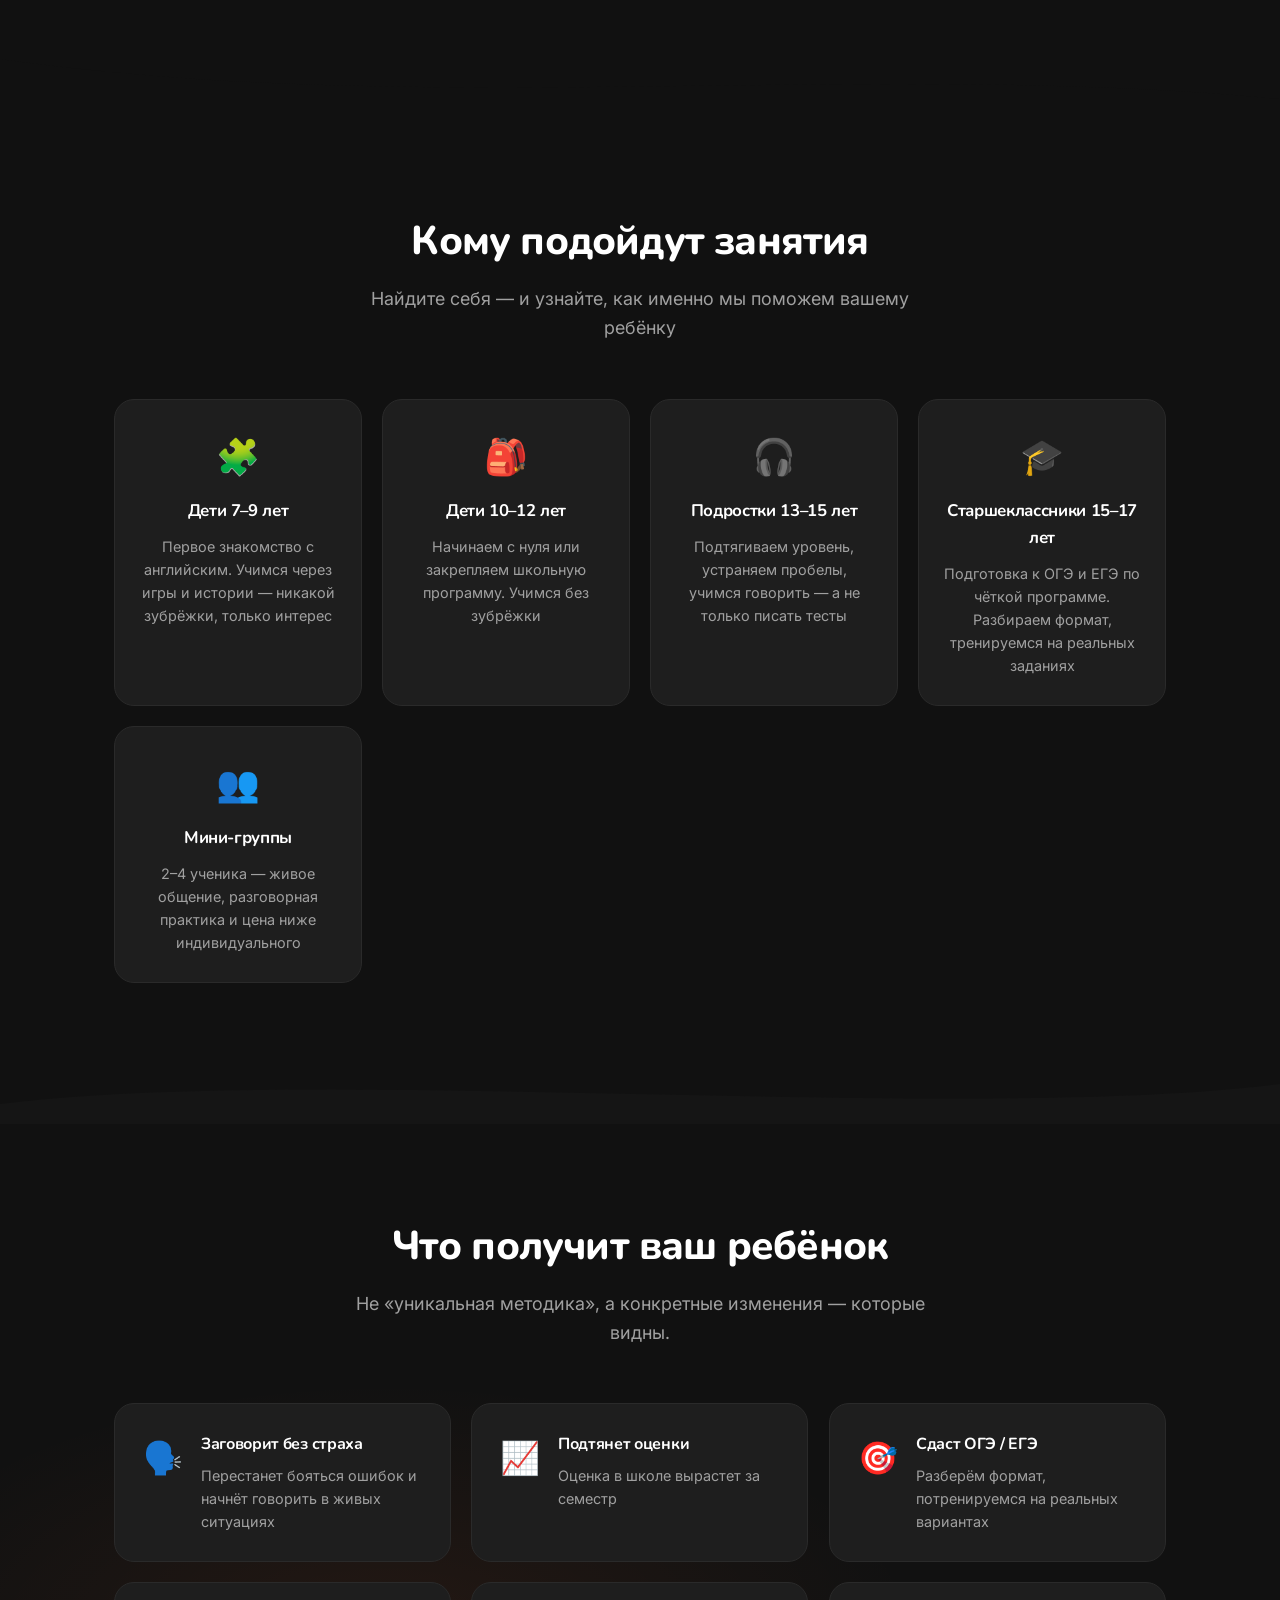
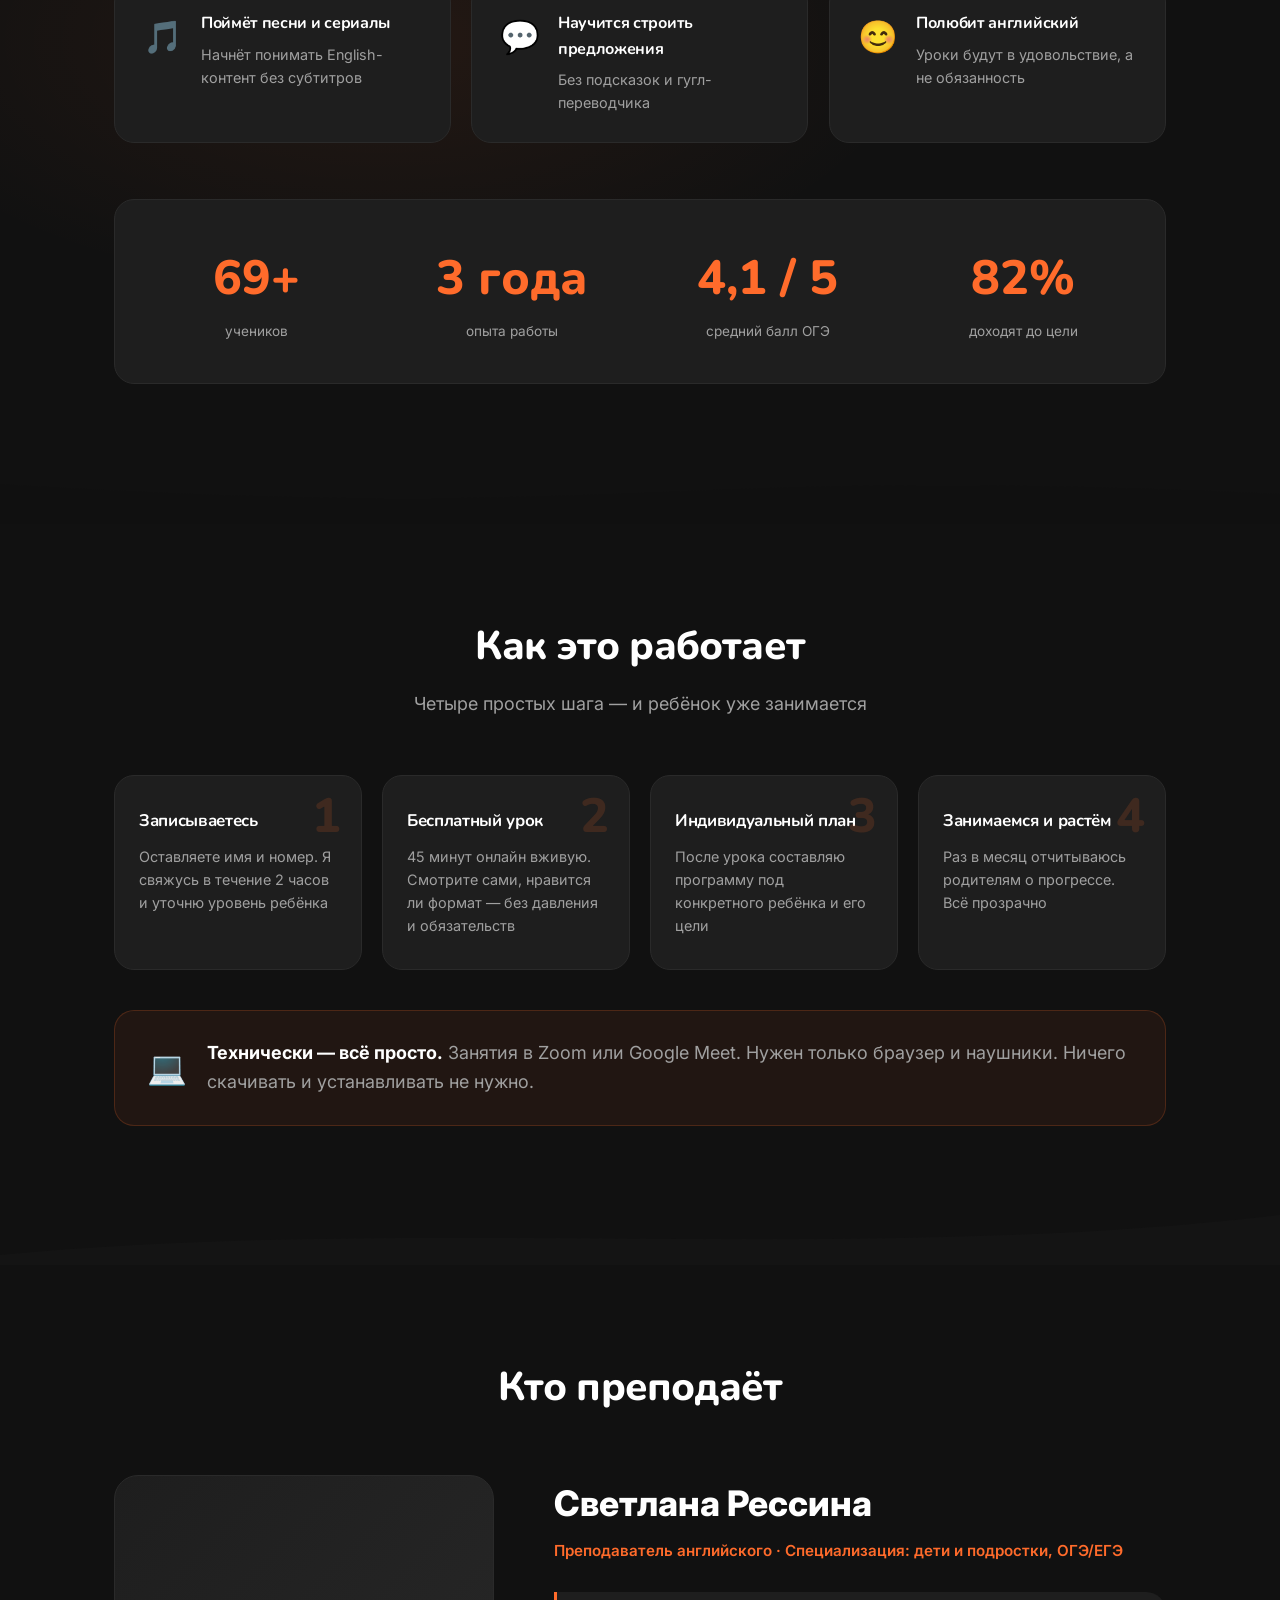
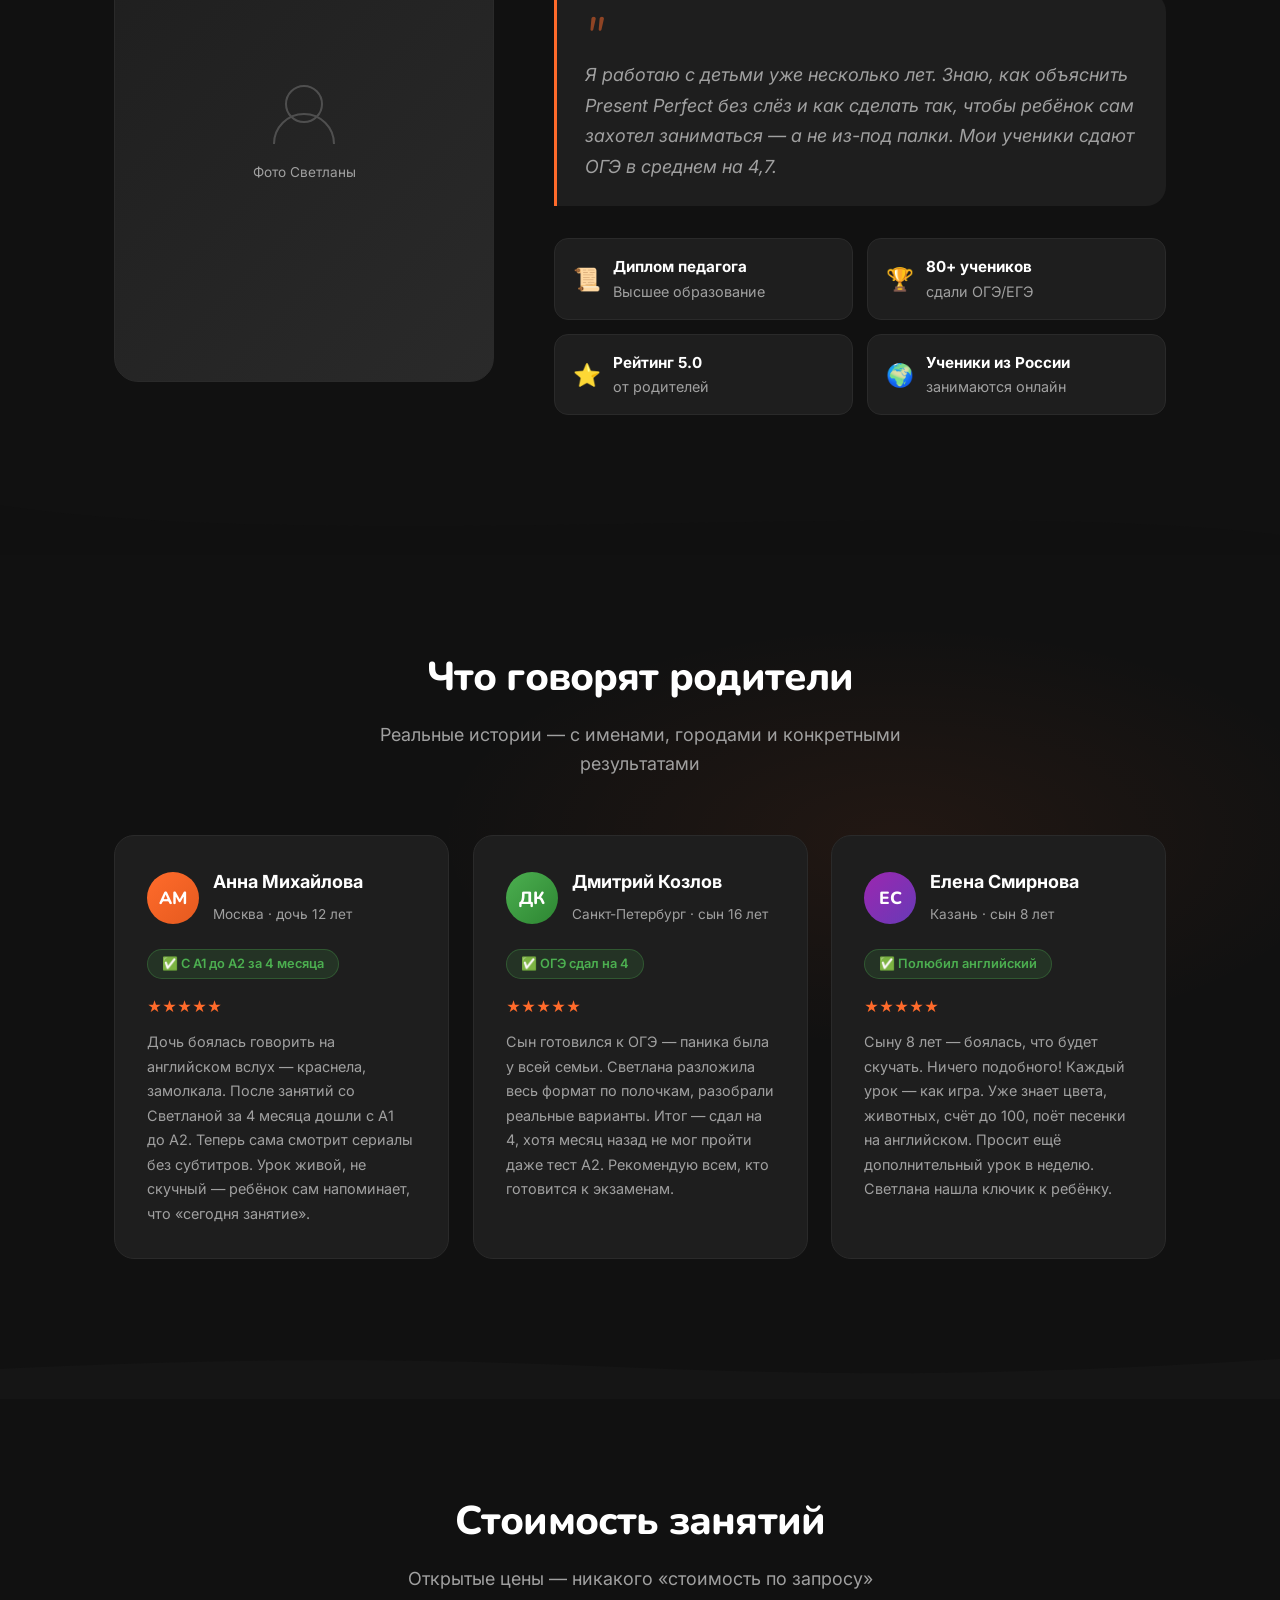
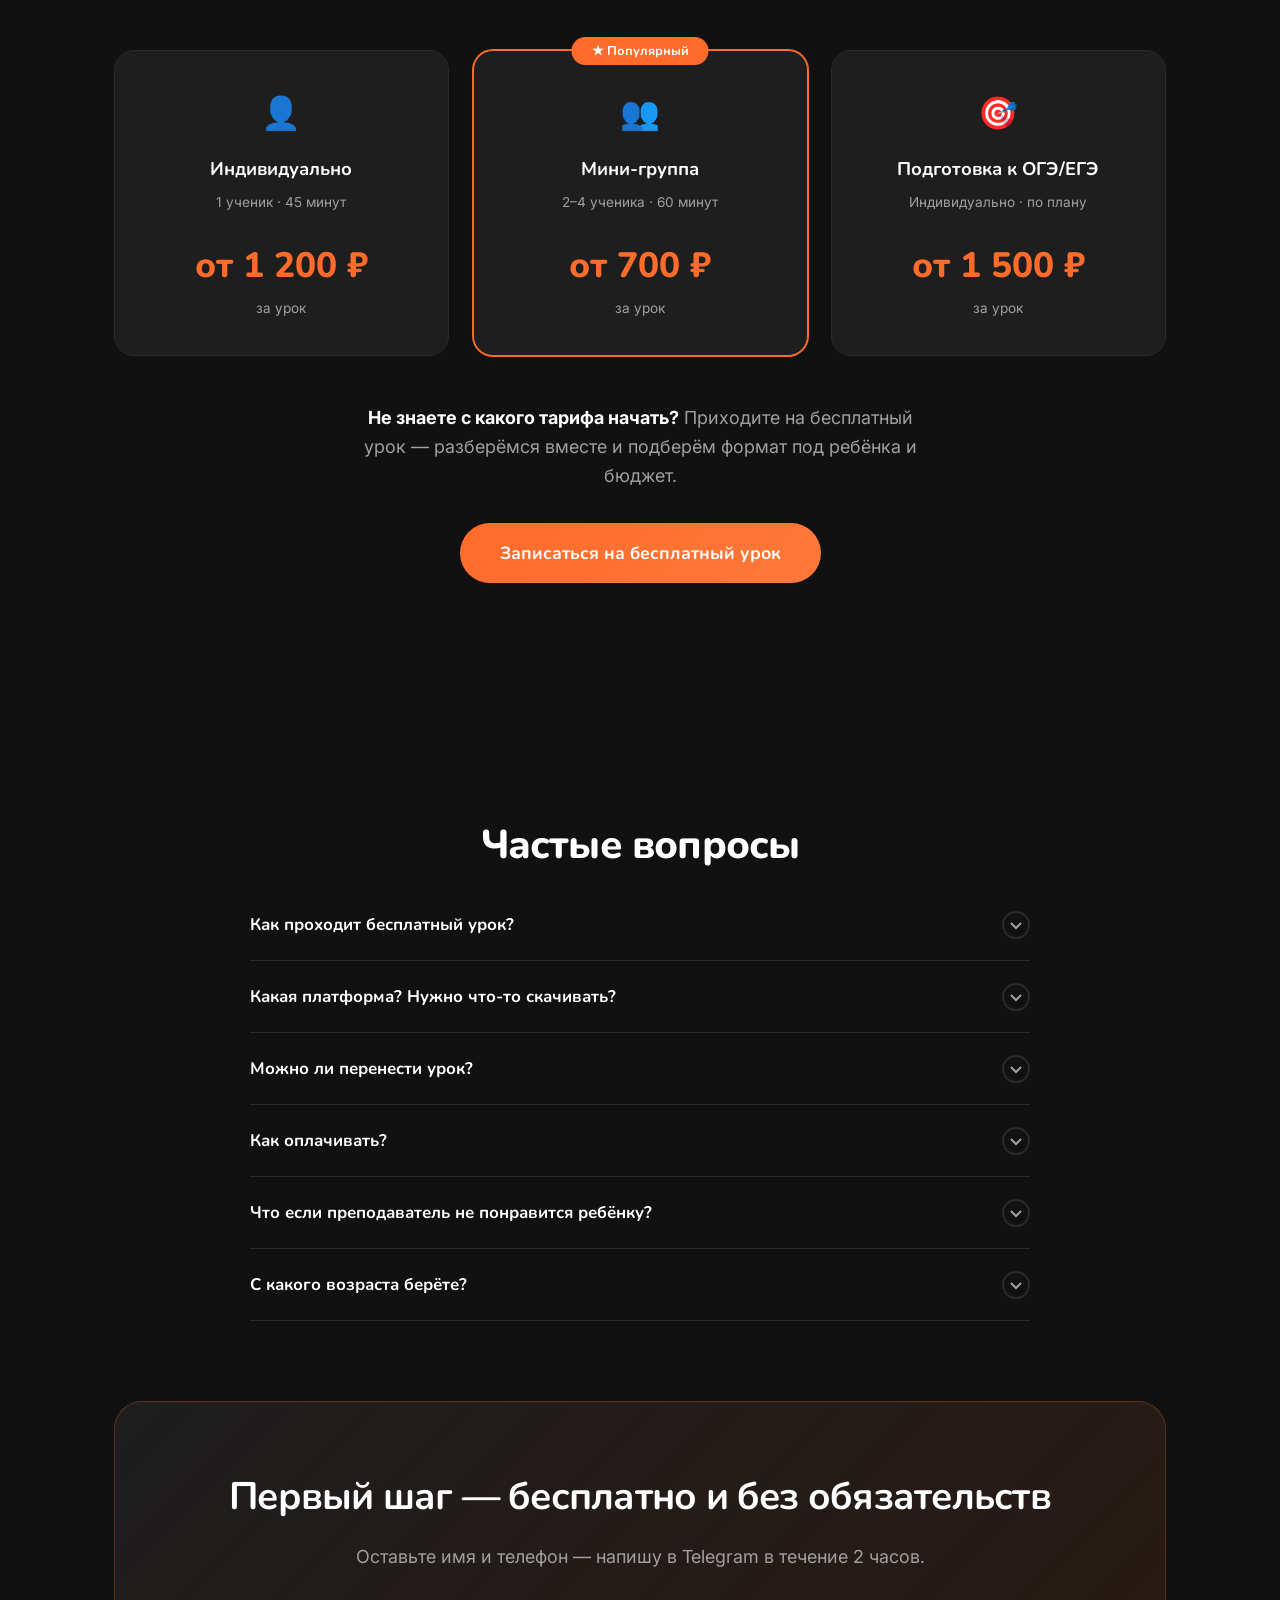
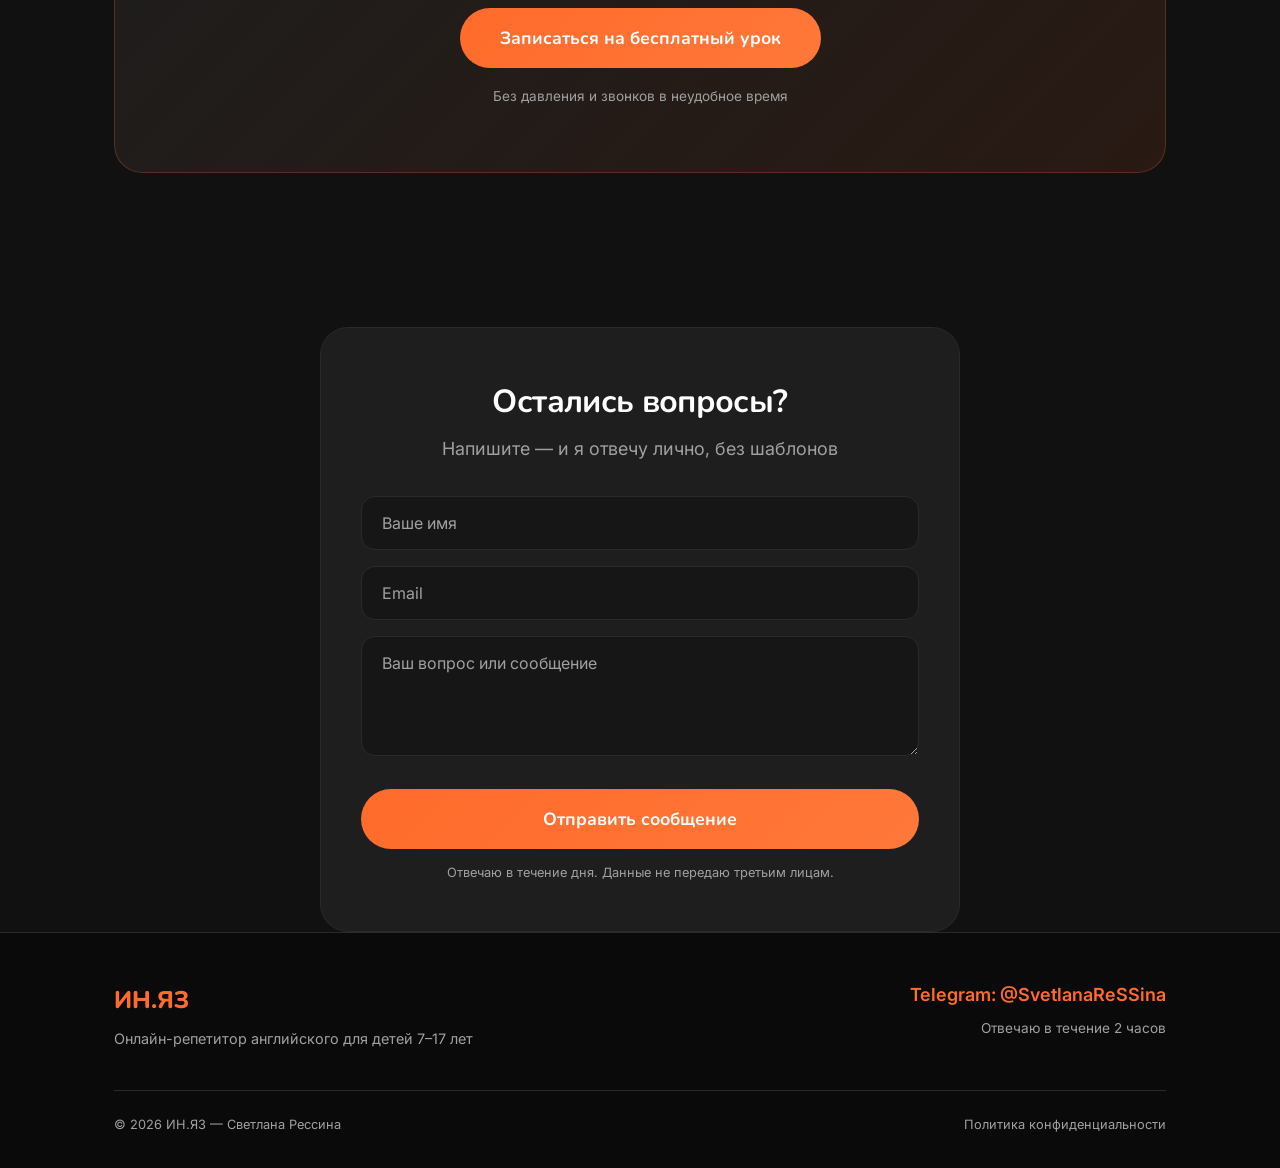
==== commit a2afa210: "Improve desktop performance: fix font loading, reduce blur cost, remove scroll parallax" ====
--- a/index.html
+++ b/index.html
@@ -6,8 +6,11 @@
   <meta name="description" content="Онлайн-уроки английского для детей 7–17 лет. Первый урок бесплатно. Подготовка к ОГЭ и ЕГЭ.">
   <title>ИН.ЯЗ — Онлайн-репетитор английского для детей</title>
 
+  <link rel="preconnect" href="https://fonts.googleapis.com">
+  <link rel="preconnect" href="https://fonts.gstatic.com" crossorigin>
+  <link rel="stylesheet" href="https://fonts.googleapis.com/css2?family=Nunito:wght@600;700;800&family=Inter:wght@400;500&display=swap">
+
   <style>
-    @import url('https://fonts.googleapis.com/css2?family=Nunito:wght@600;700;800&family=Inter:wght@400;500&display=swap');
 
     /* ─── RESET & BASE ─── */
     *, *::before, *::after { box-sizing: border-box; margin: 0; padding: 0; }
@@ -319,13 +322,15 @@
       pointer-events: none;
       z-index: 0;
       overflow: hidden;
+      contain: layout paint;
     }
     .orb {
       position: absolute;
       border-radius: 50%;
-      filter: blur(80px);
-      opacity: .55;
+      filter: blur(50px);
+      opacity: .45;
       will-change: transform;
+      transform: translateZ(0);
     }
     .orb-1 {
       width: 520px; height: 520px;
@@ -1301,6 +1306,14 @@
     @media (max-width: 700px) {
       .sticky-cta { display: block; }
       body { padding-bottom: 80px; }
+    }
+
+    @media (prefers-reduced-motion: reduce) {
+      .orb { animation: none !important; }
+      .btn-cta { animation: none !important; }
+      .scroll-progress { animation: none !important; }
+      .hero h1 span { animation: none !important; }
+      .fade-up { transition: none !important; }
     }
   </style>
 </head>
@@ -1979,7 +1992,6 @@
   /* ── Navbar scroll + parallax + progress bar ── */
   const navbar = document.getElementById('navbar');
   const progressBar = document.getElementById('scrollProgress');
-  const orbs = document.querySelectorAll('.orb');
   let ticking = false;
 
   const scrollTopBtn = document.getElementById('scrollTop');
@@ -1988,24 +2000,15 @@
     const scrollY = window.scrollY;
     const docHeight = document.documentElement.scrollHeight - window.innerHeight;
 
-    // Прогресс-бар
     if (progressBar) {
       progressBar.style.width = (scrollY / docHeight * 100) + '%';
     }
 
-    // Прозрачность шапки
     navbar.classList.toggle('scrolled', scrollY > 40);
 
-    // Кнопка «наверх»
     if (scrollTopBtn) {
       scrollTopBtn.classList.toggle('show', scrollY > 400);
     }
-
-    // Параллакс на орбах — каждый со своей скоростью
-    orbs.forEach(orb => {
-      const speed = parseFloat(orb.dataset.parallax) || 0.3;
-      orb.style.transform = `translate3d(0, ${scrollY * speed}px, 0)`;
-    });
 
     ticking = false;
   }
